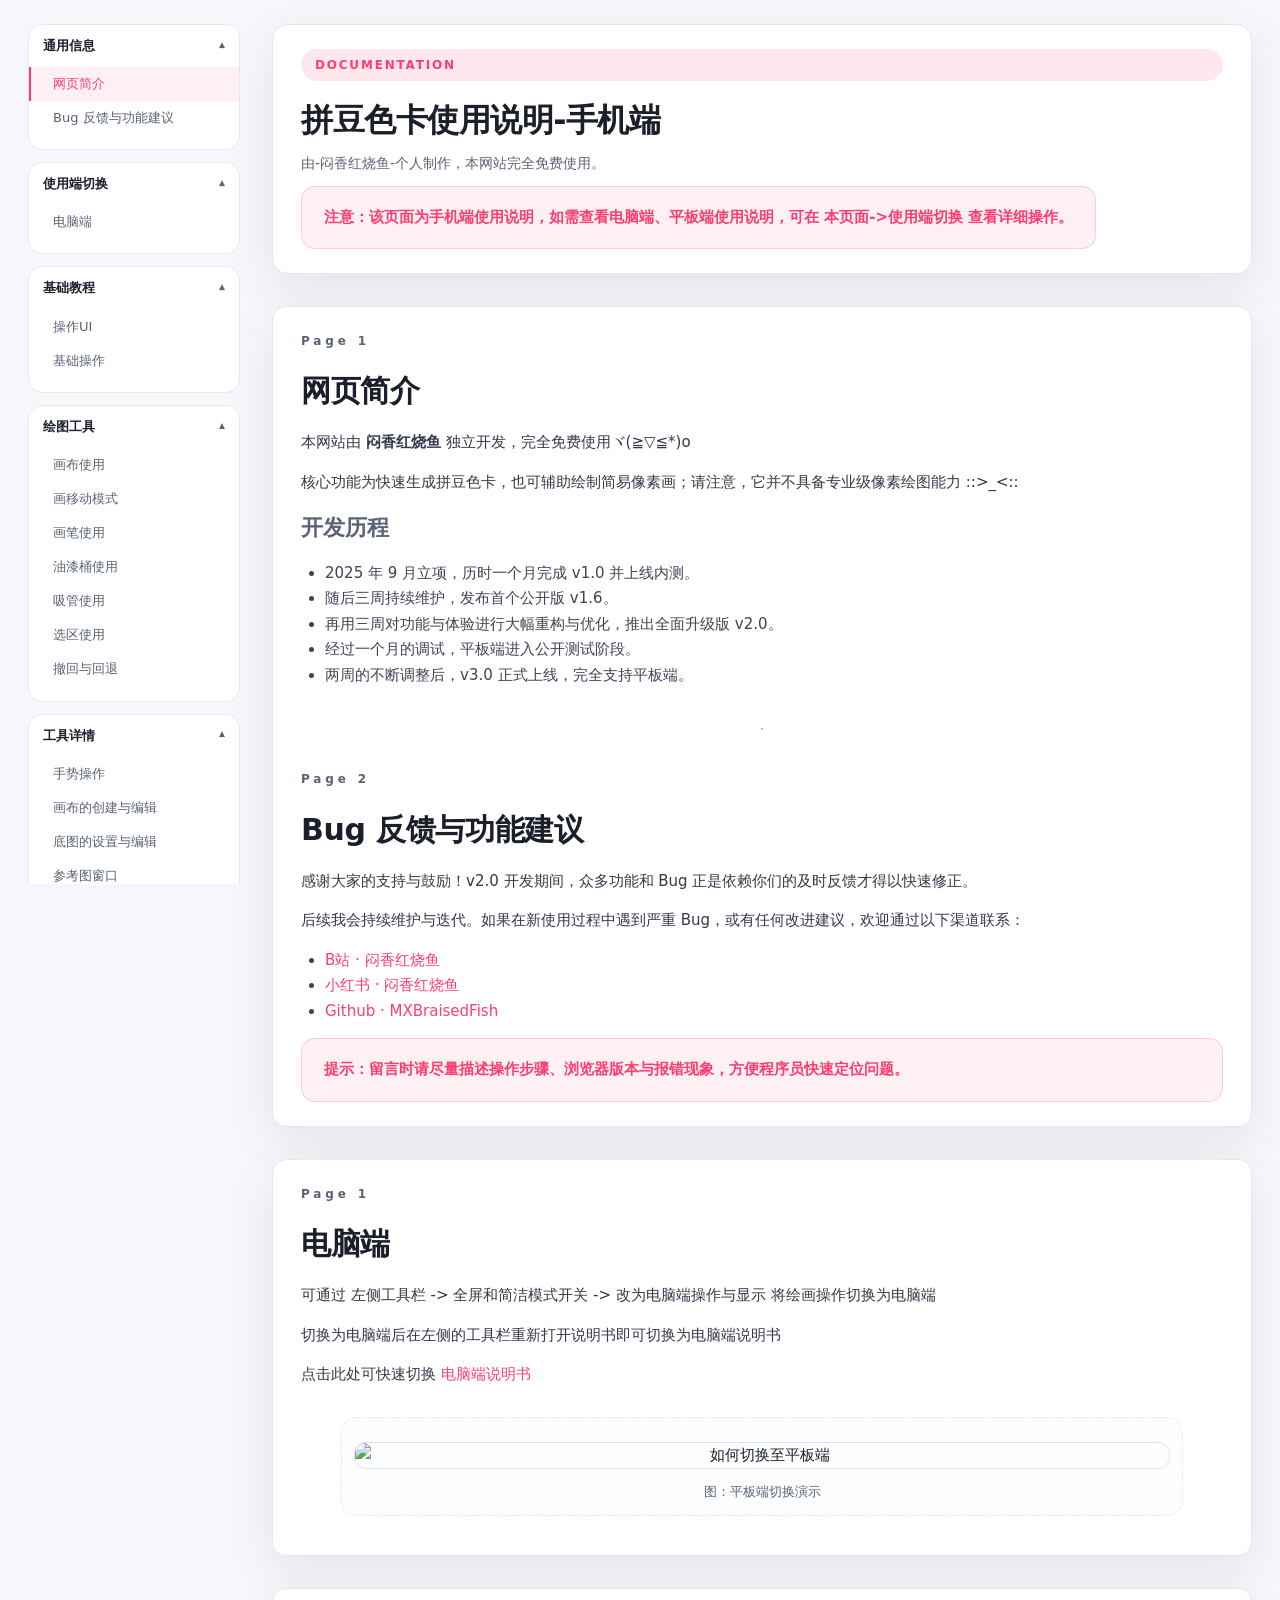
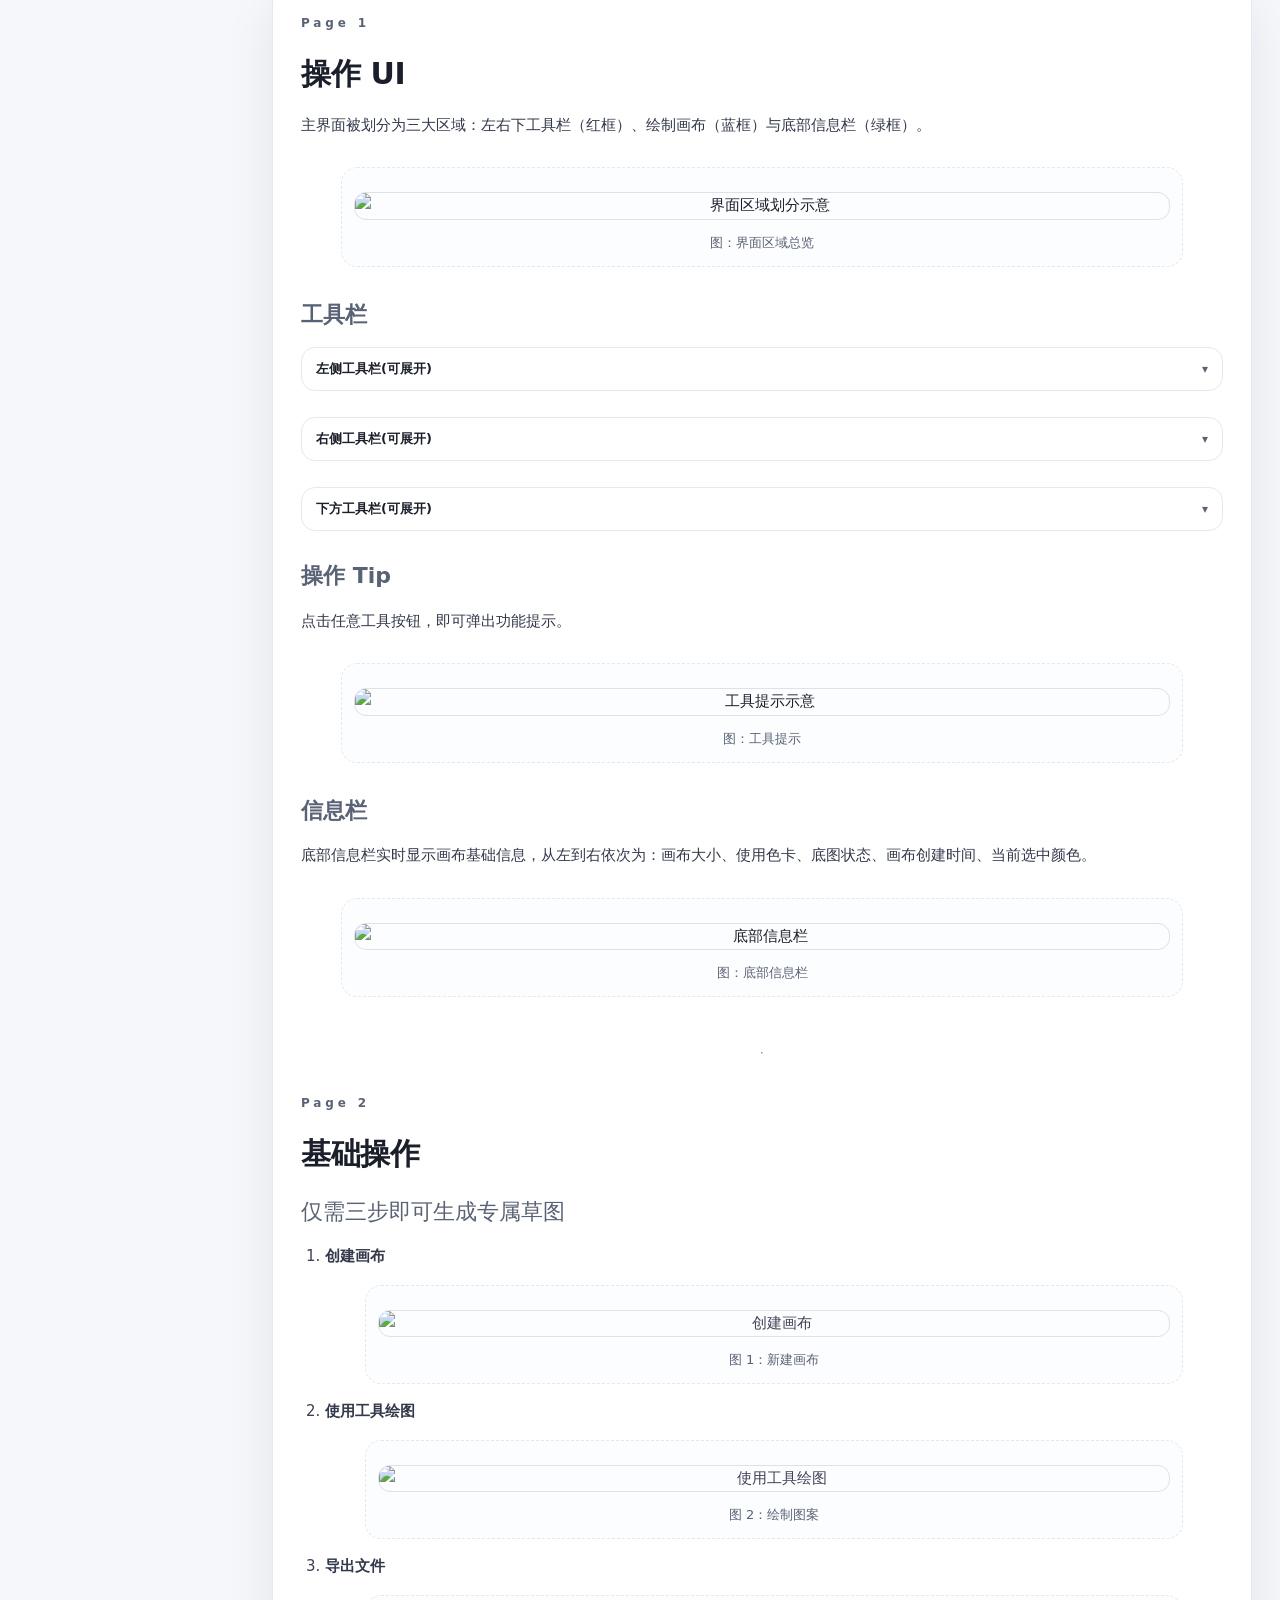
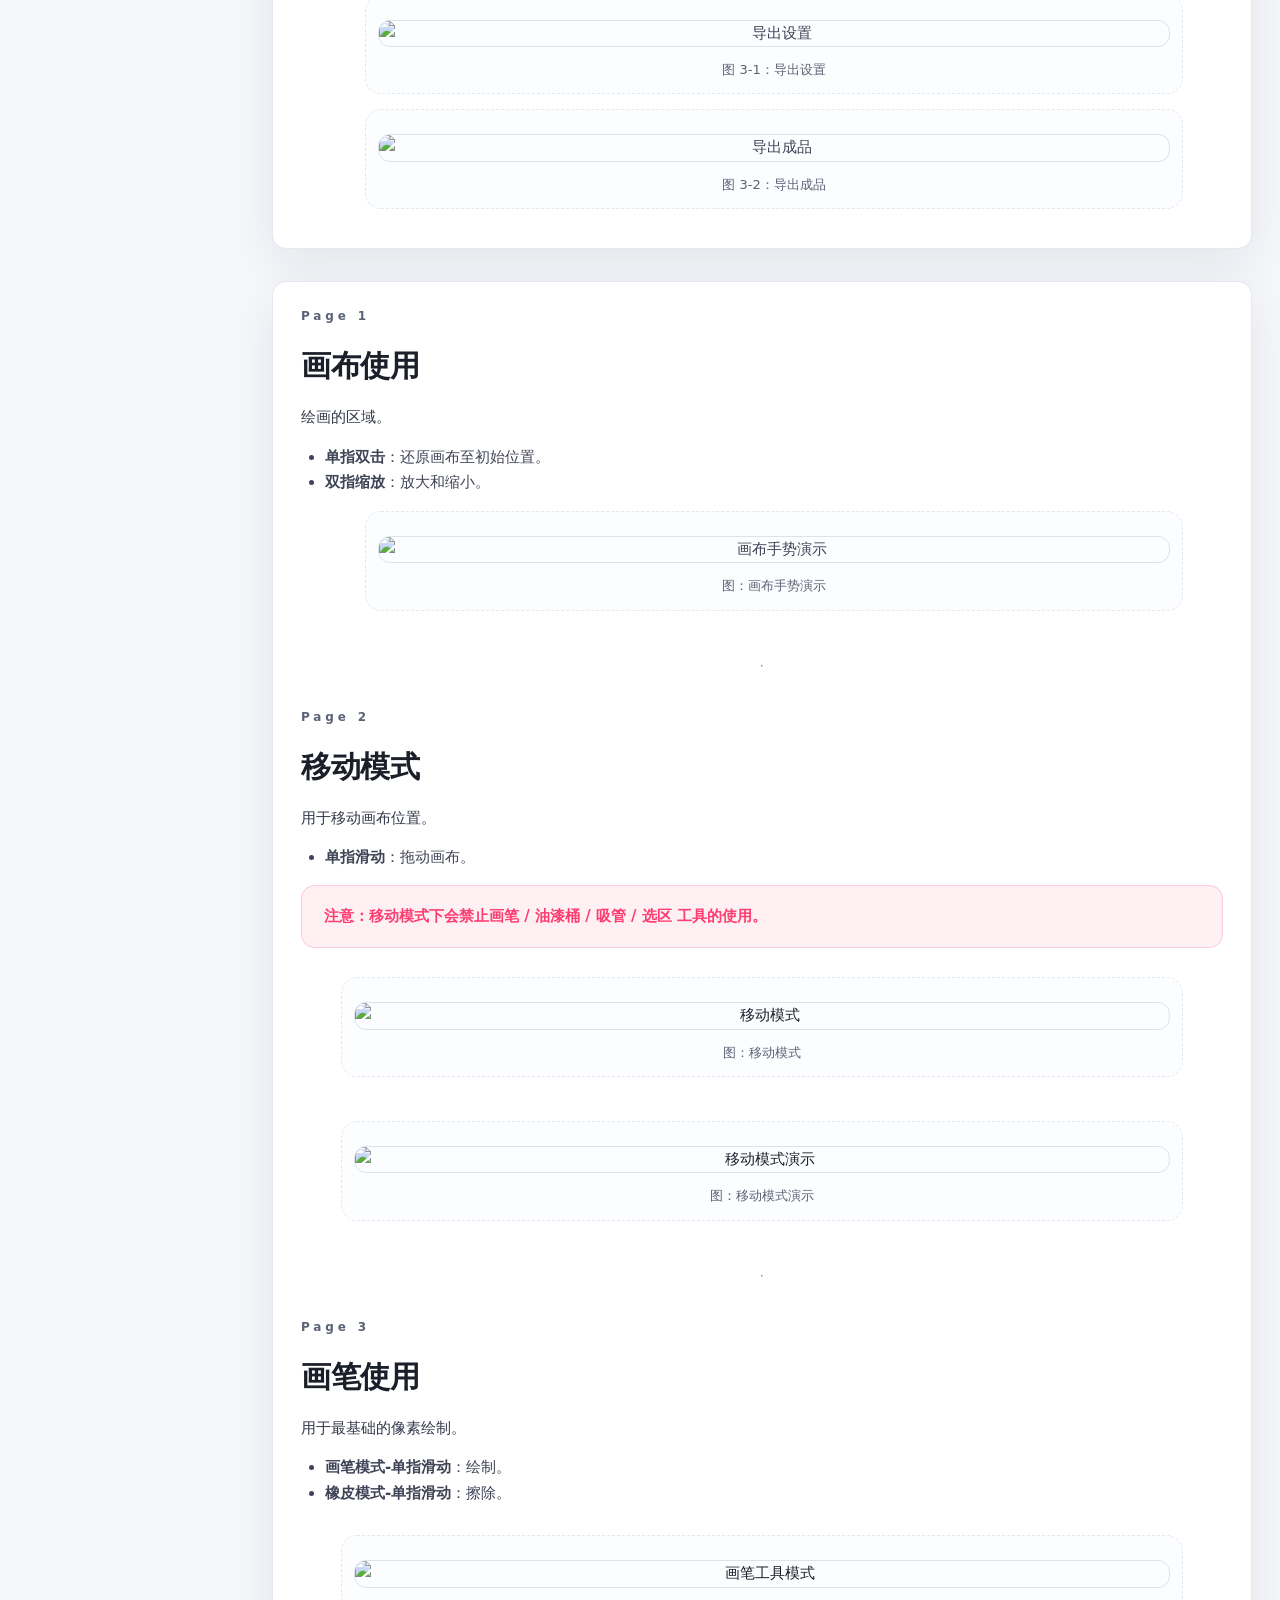
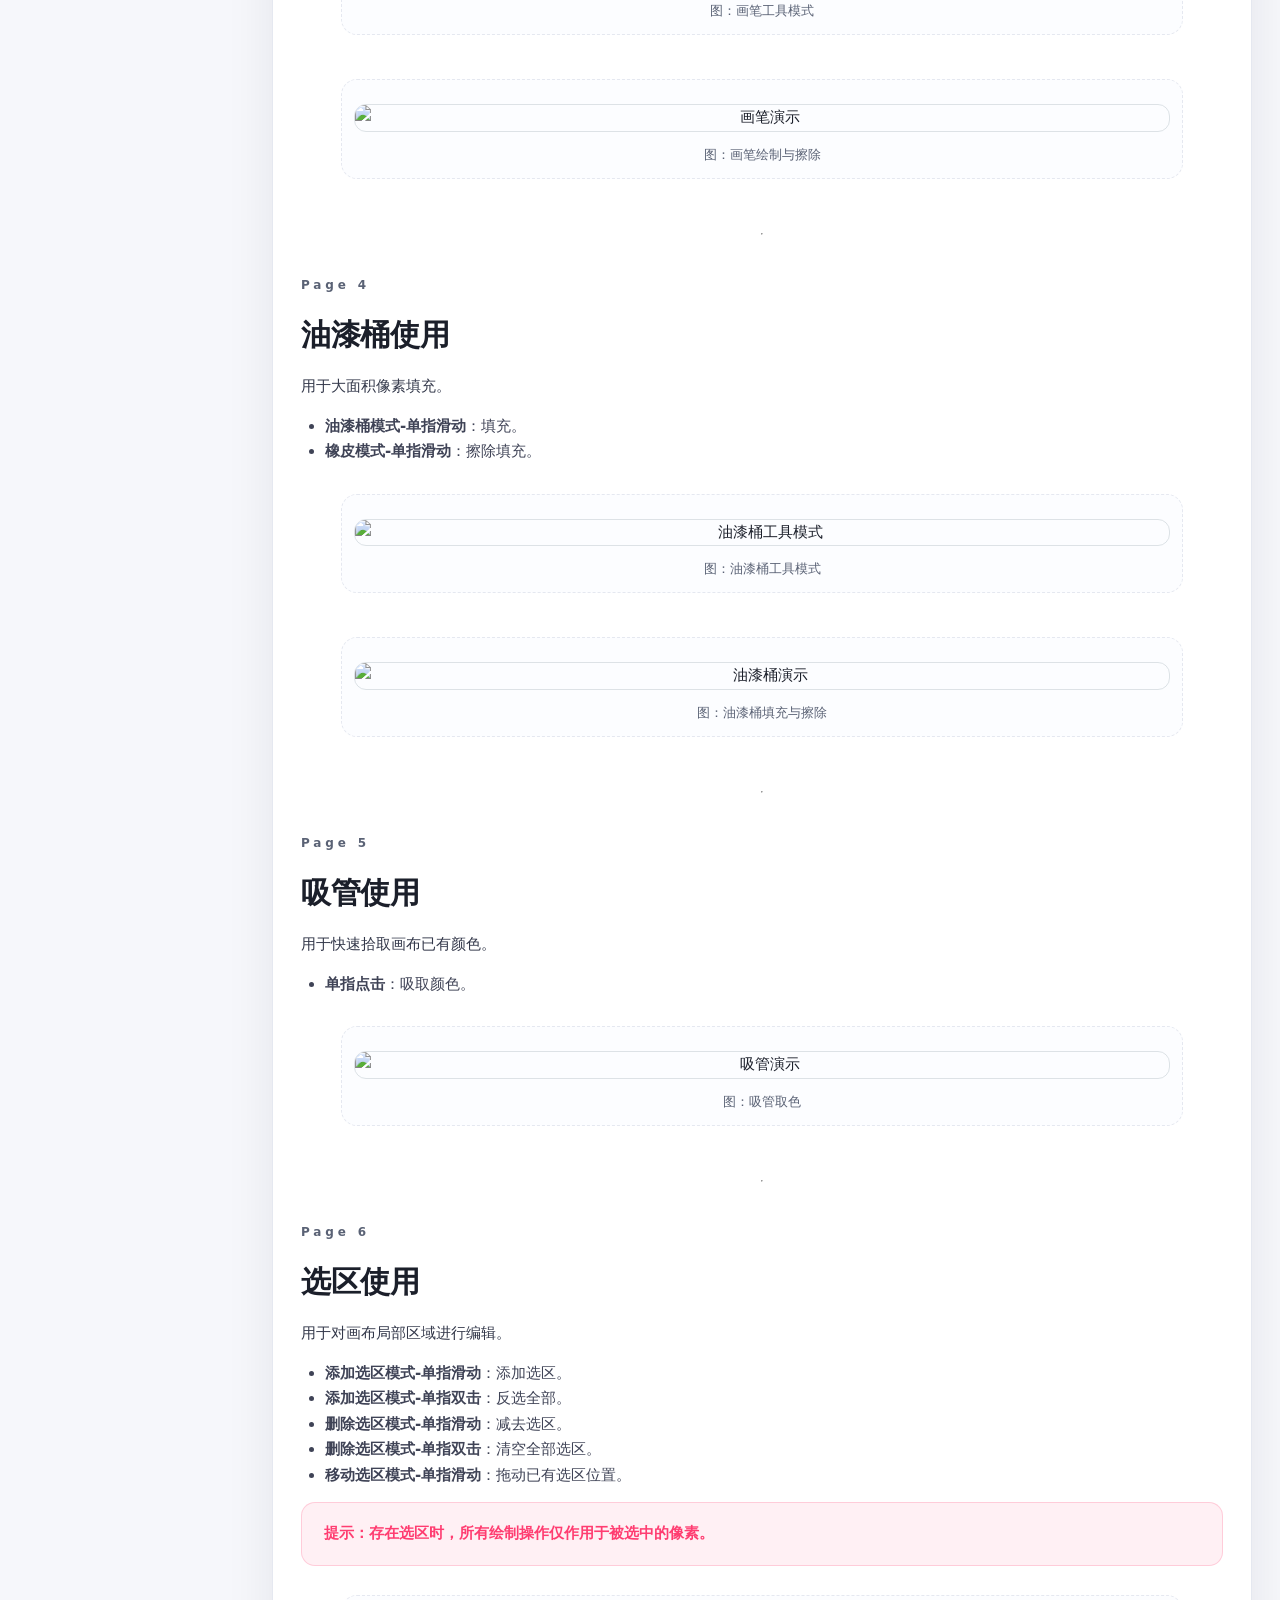
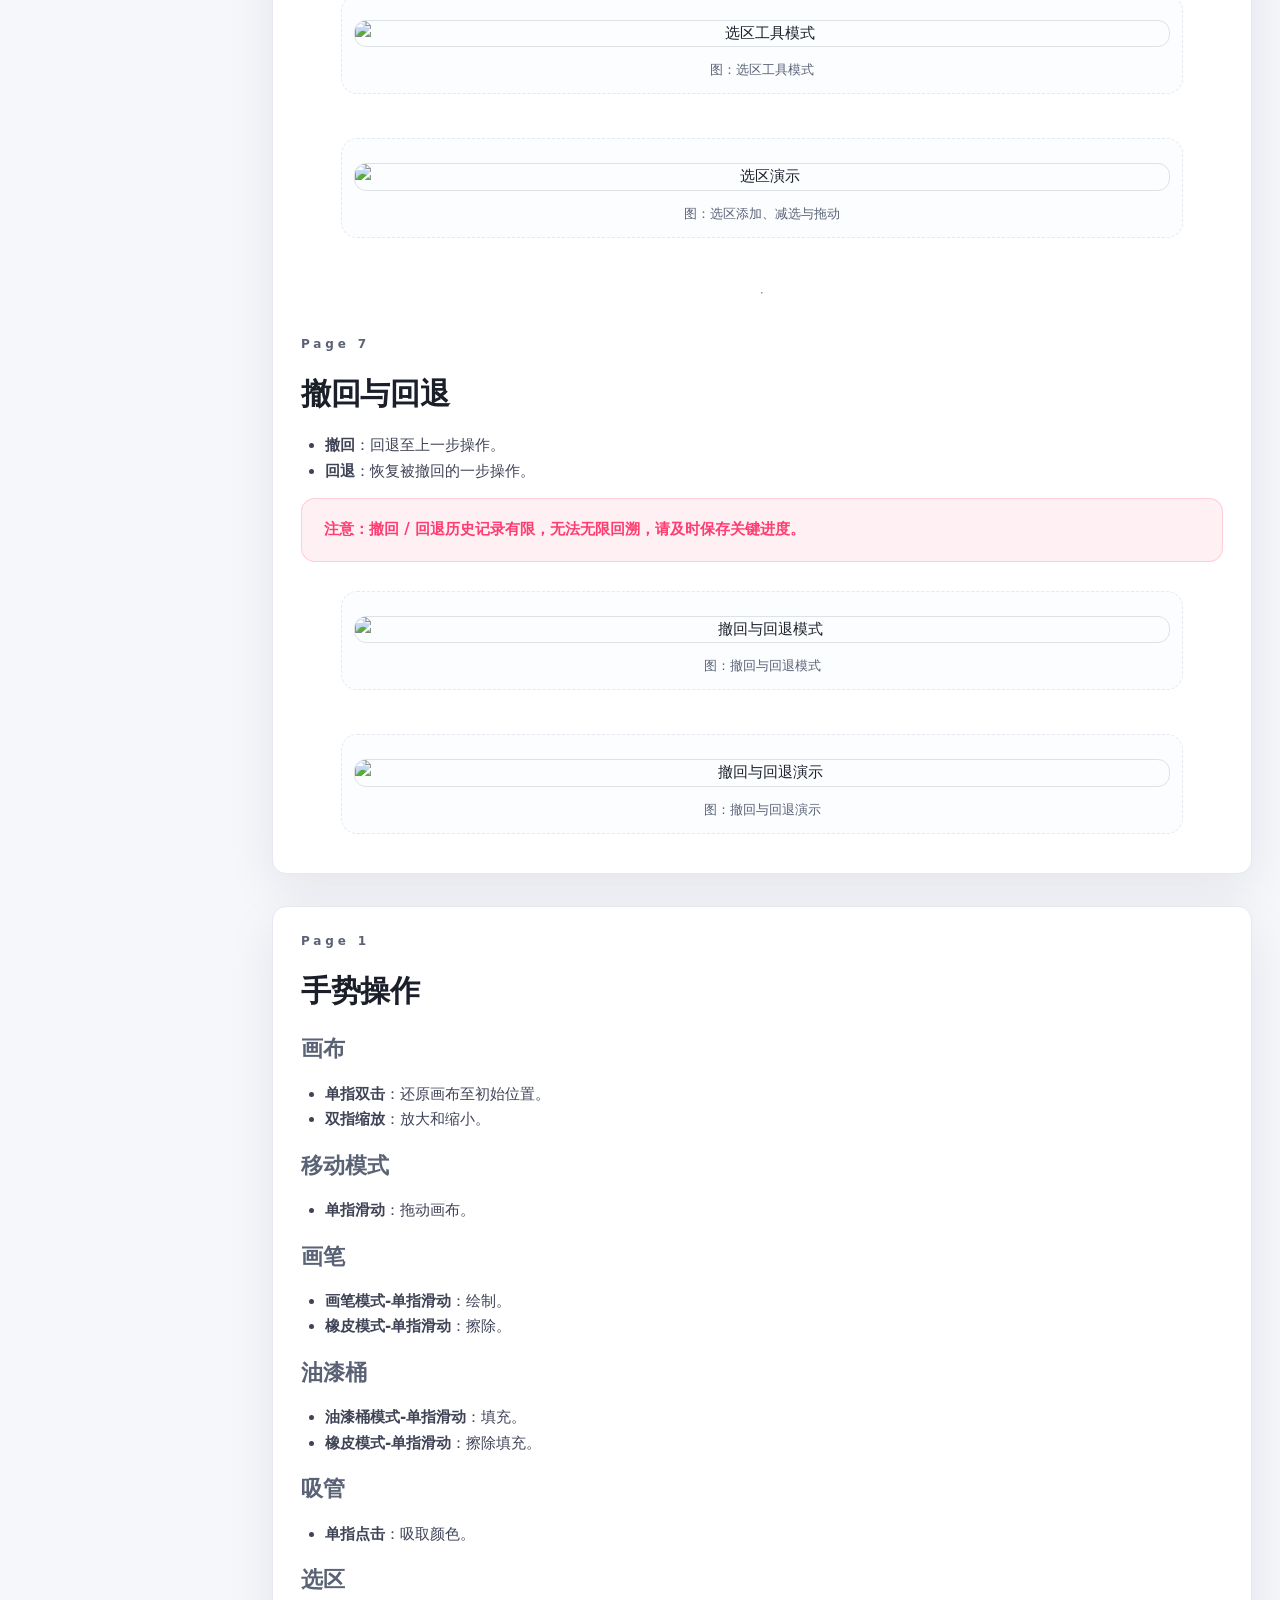
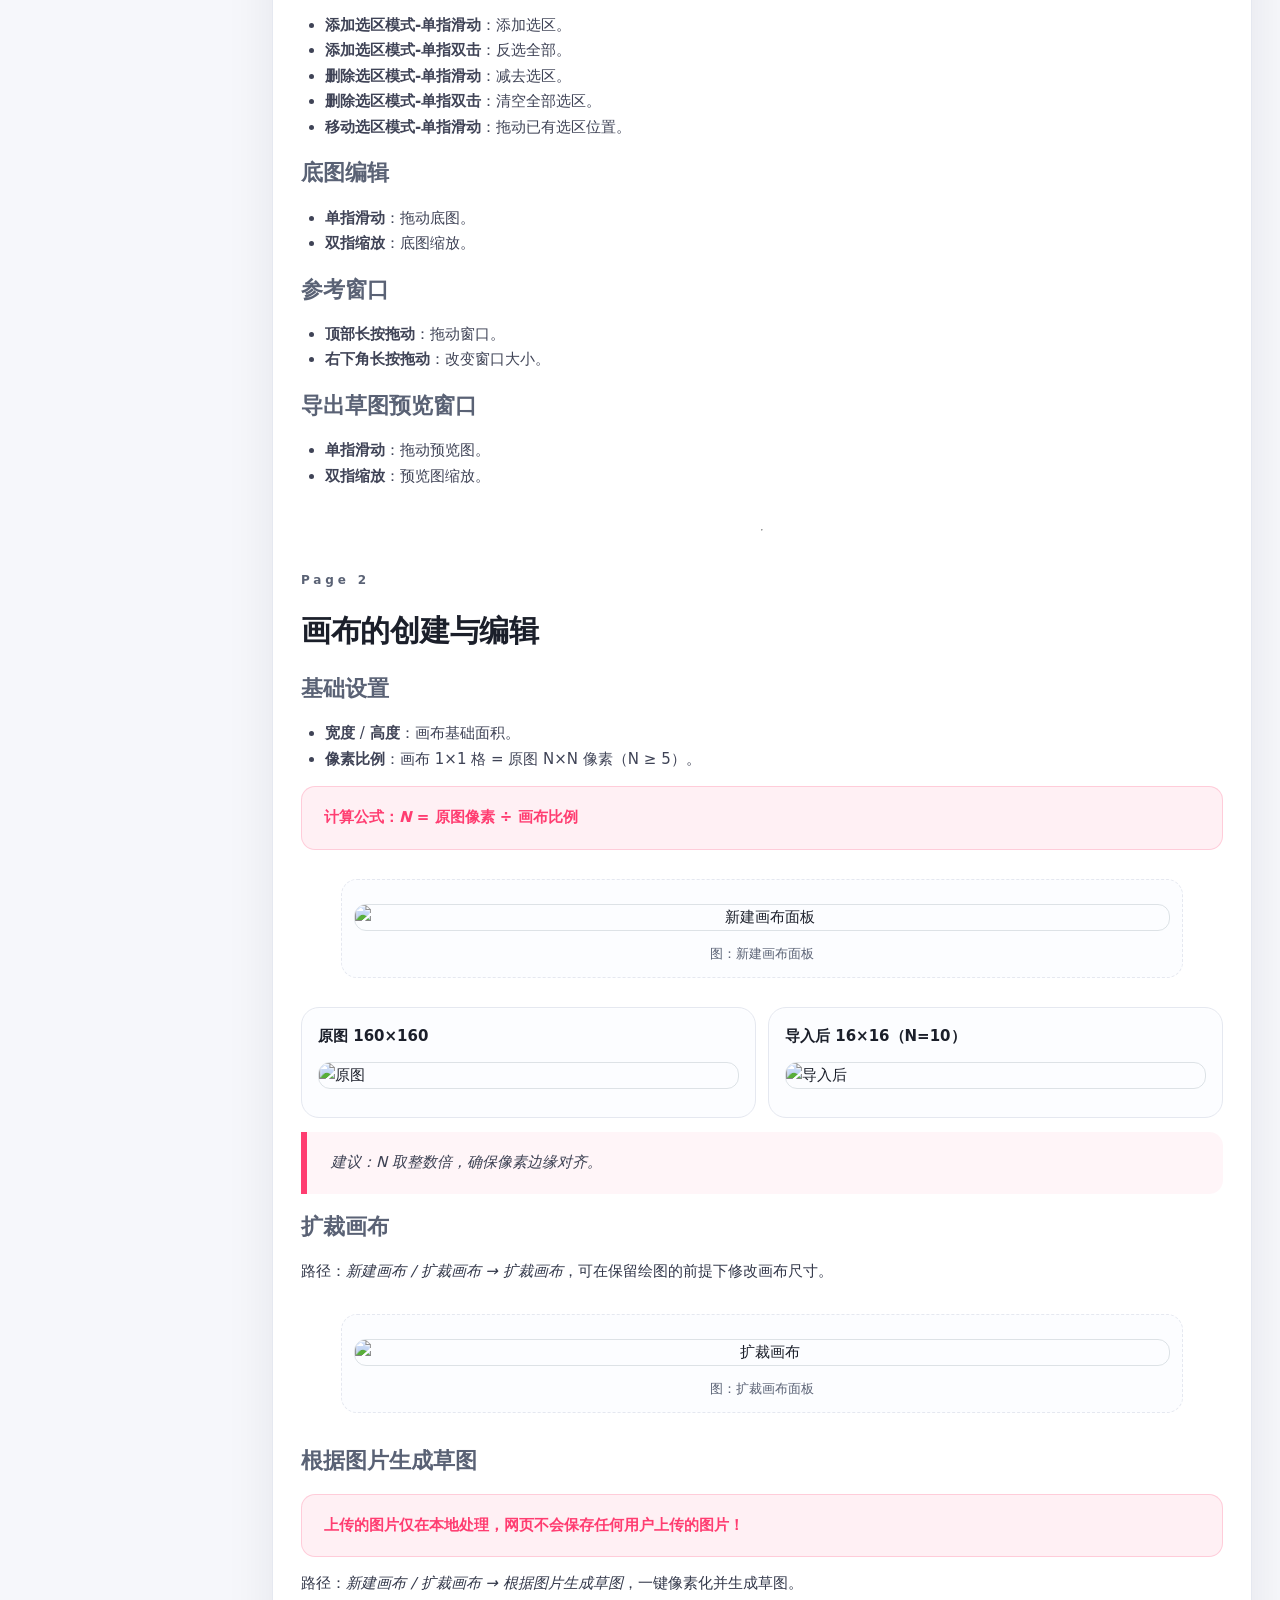
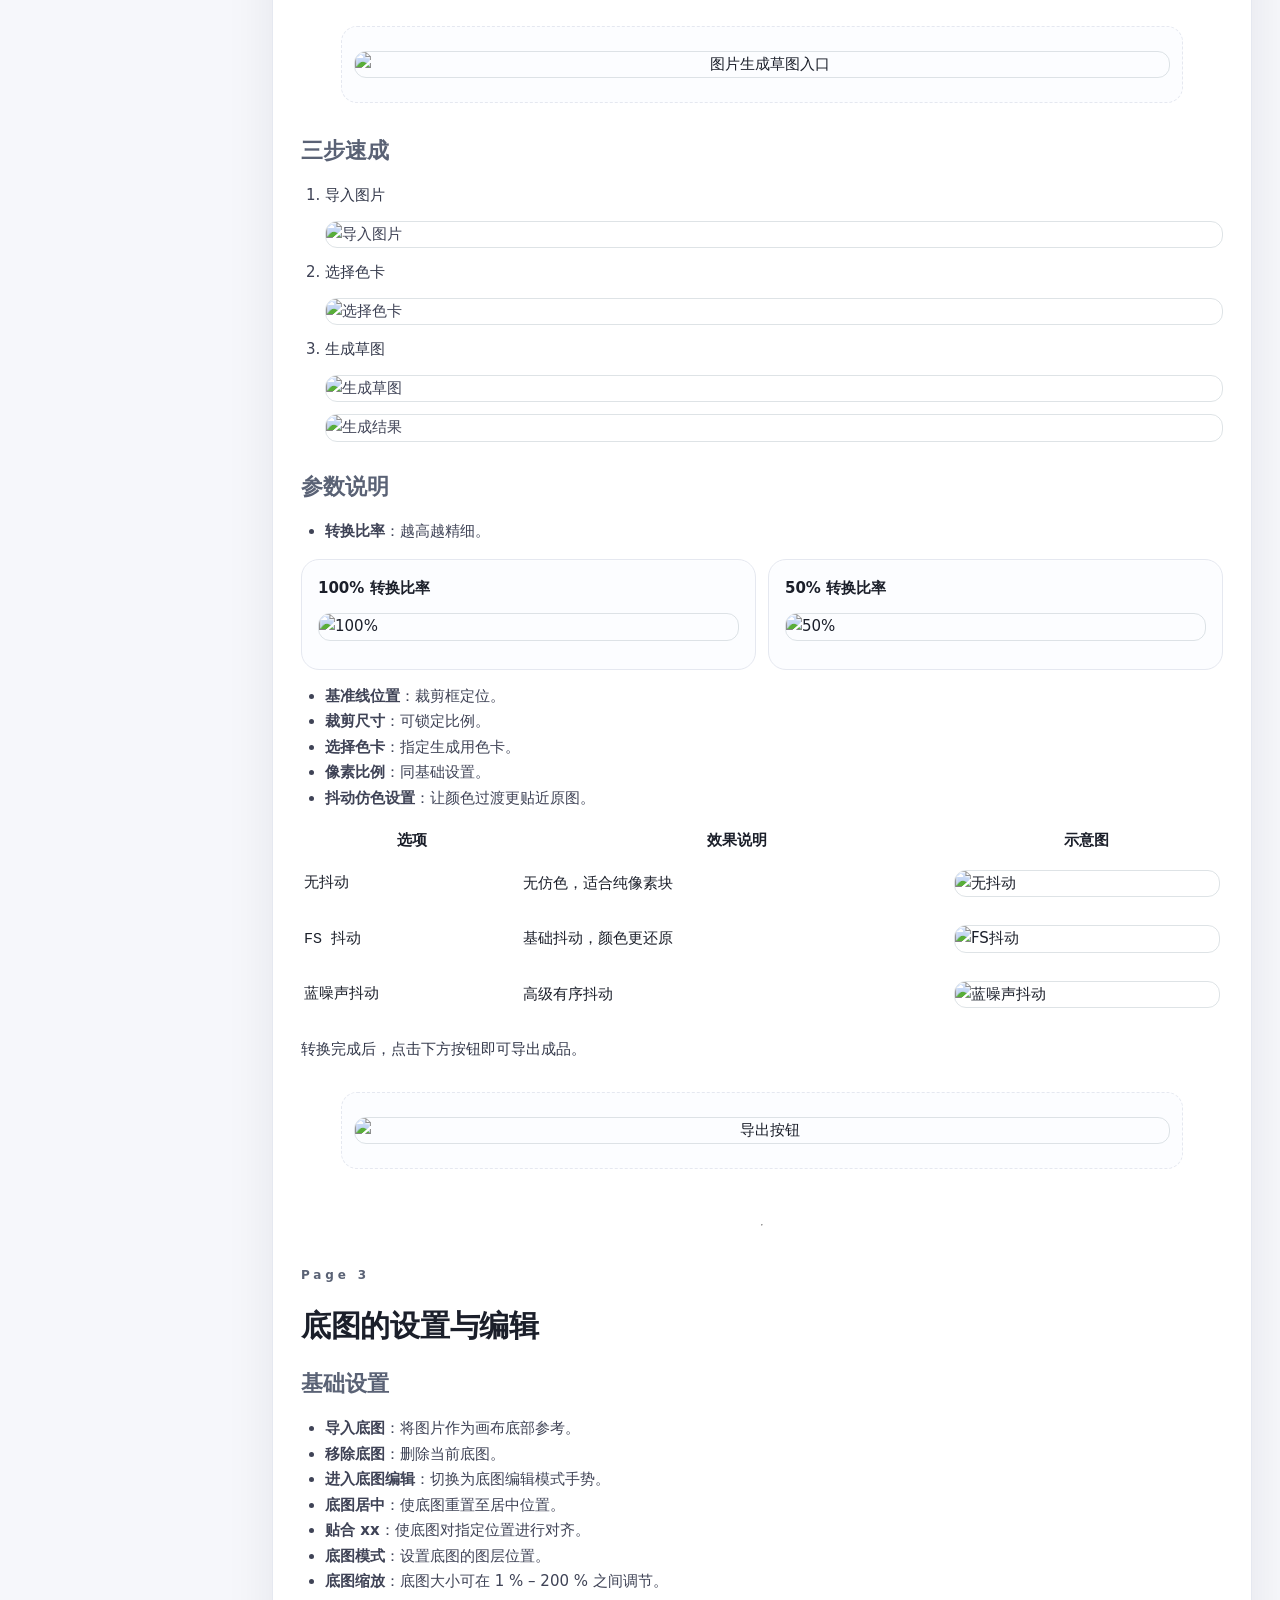
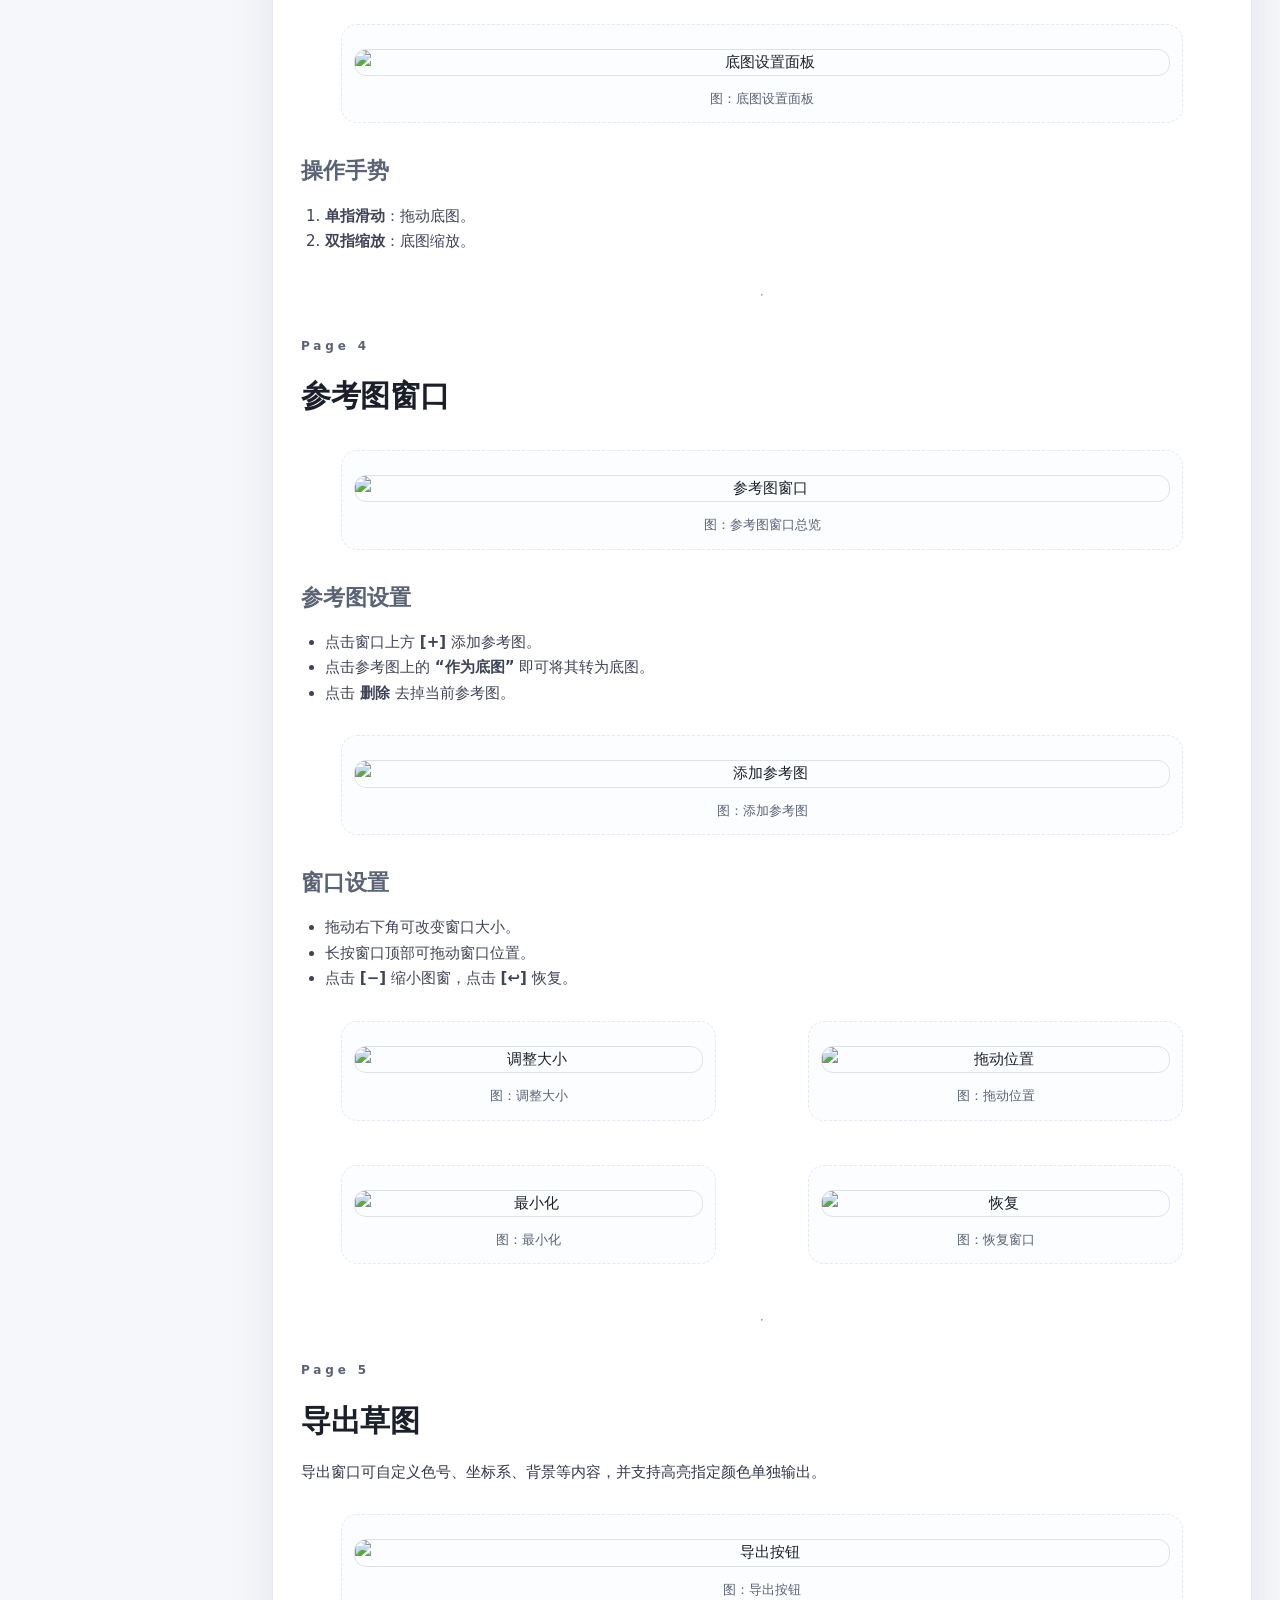
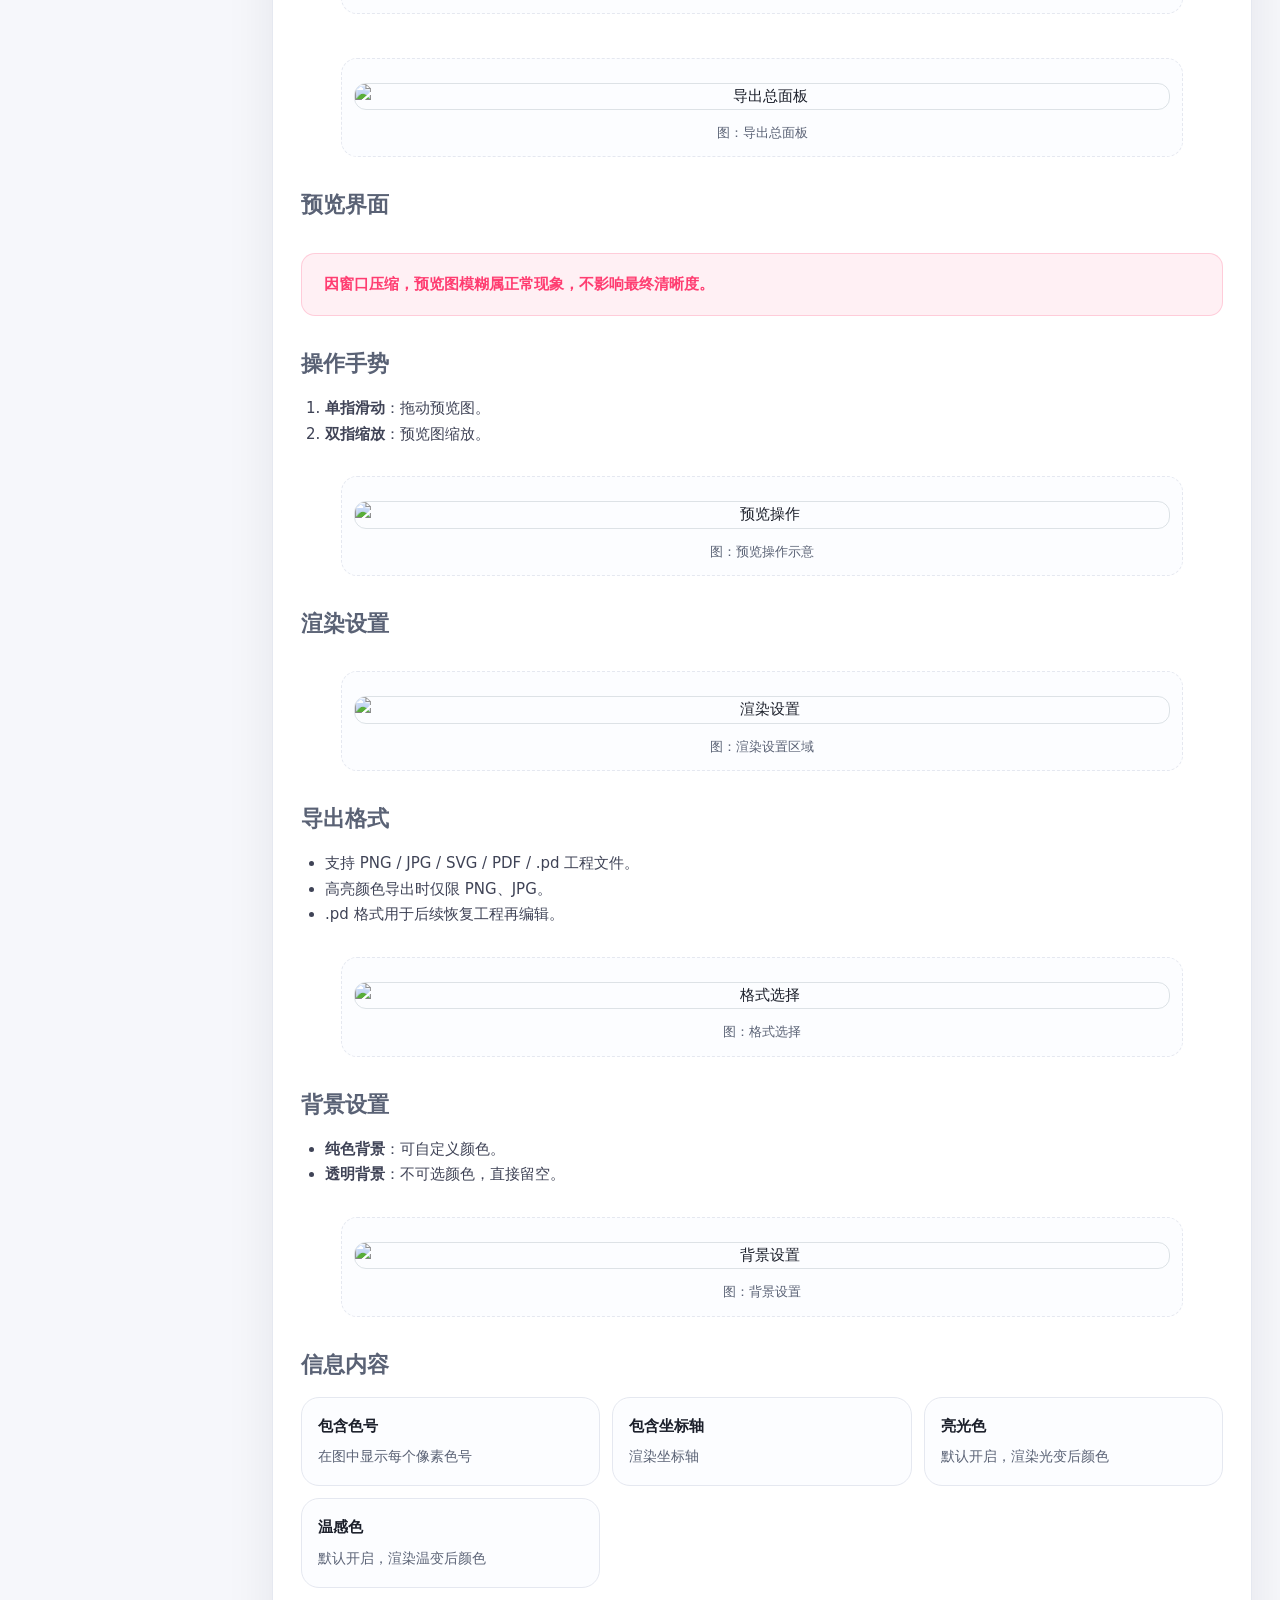
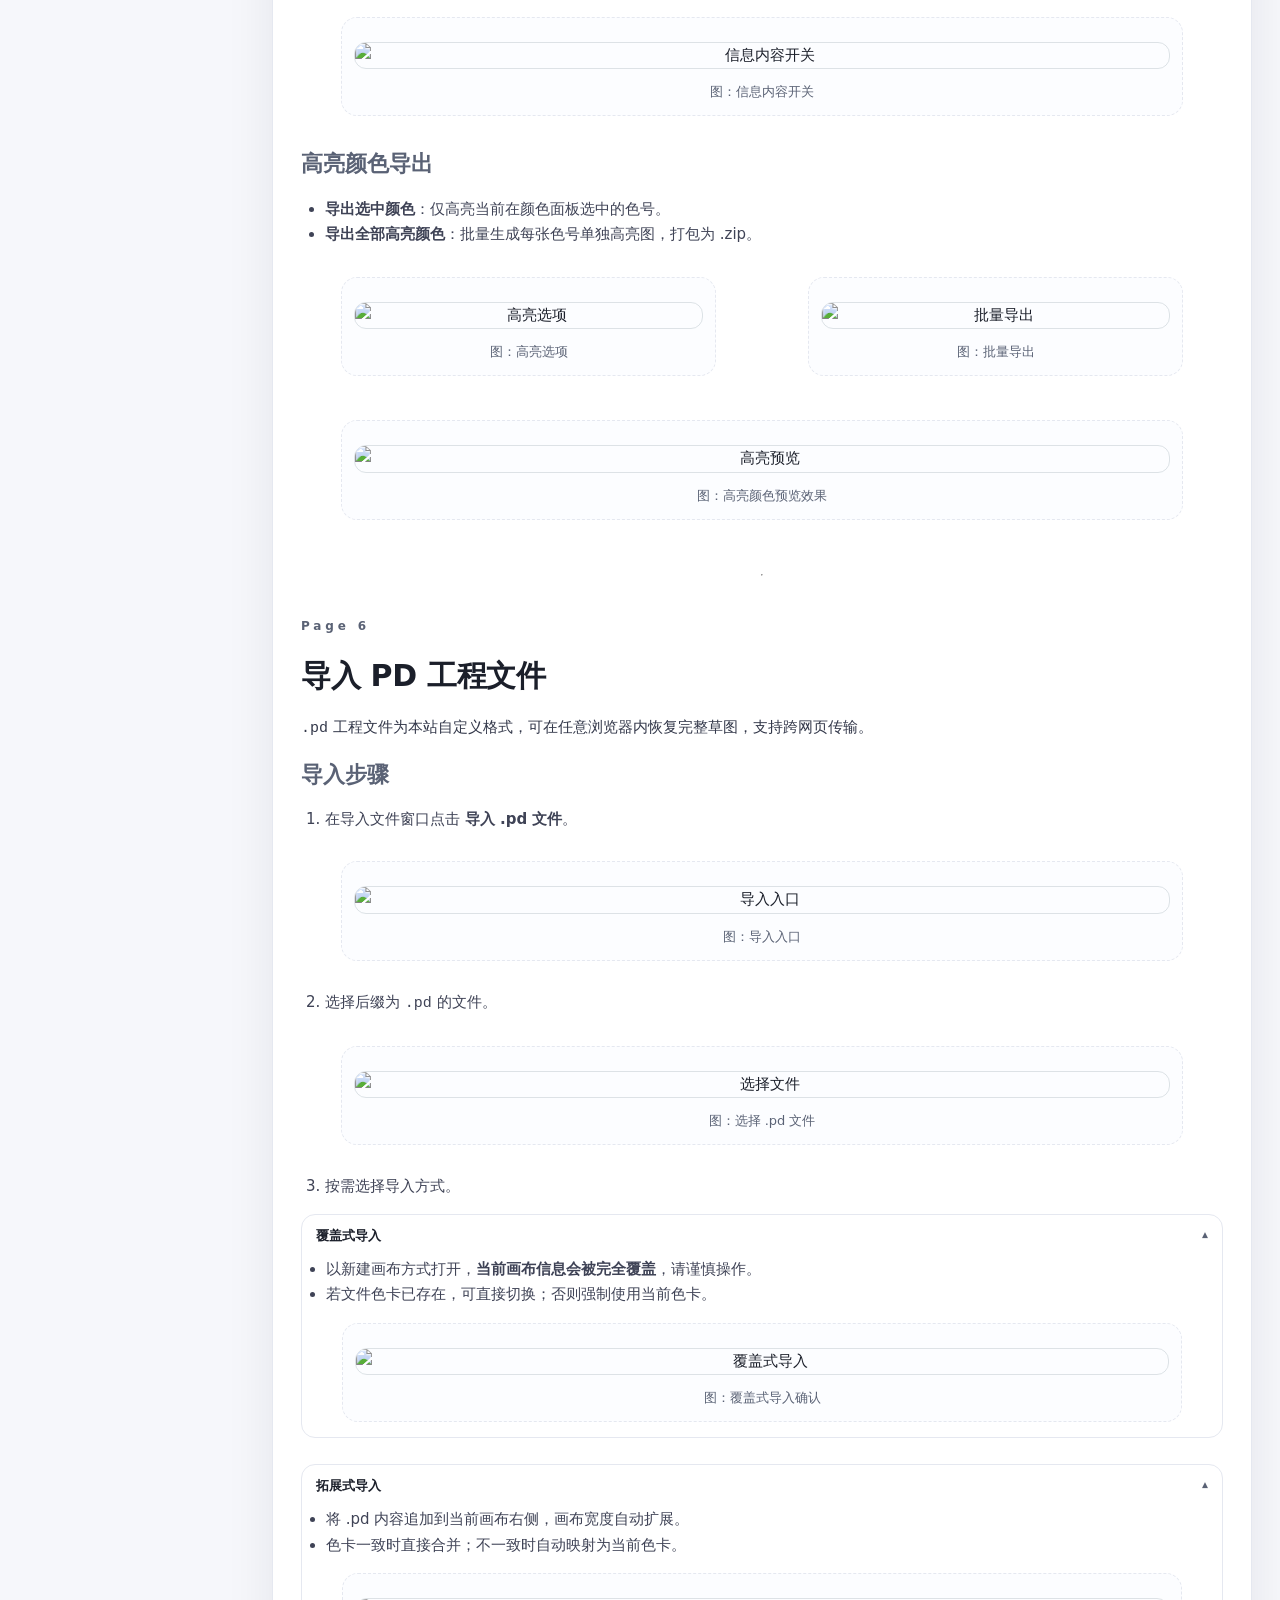
==== manual-phone.html @ 47a97d4a "UPDATA PHONE" ====
<!DOCTYPE html>
<html lang="zh-Hans">

<head>
  <meta charset="UTF-8">
  <meta name="viewport" content="width=device-width, initial-scale=1.0, maximum-scale=1.0, user-scalable=no">
  <title>拼豆色卡说明书-手机端</title>
  <link rel="icon" type="image/png" sizes="16x16" href="./icon/BOOK.png">
  <link rel="stylesheet" href="./css/reset.css">
  <link rel="stylesheet" href="./css/manual-docs.css">
</head>

<body class="doc-body">
  <header class="doc-mobile-toolbar">
    <button id="docSidebarToggle" class="doc-mobile-toggle" type="button" aria-label="打开目录">☰</button>
    <div class="doc-mobile-title">目录</div>
  </header>
  <div class="doc-shell">
    <div id="docSidebarOverlay" class="doc-sidebar-overlay" aria-hidden="true">
      <aside class="doc-sidebar" aria-label="说明书目录">
      <!-- 通用信息 -->
      <details class="doc-tree-group" open>
        <summary>通用信息</summary>
        <ul class="doc-tree">
          <li><a href="#chapter-intro">网页简介</a></li>
          <li><a href="#chapter-feedback">Bug 反馈与功能建议</a></li>
        </ul>
      </details>

      <!-- 使用端切换 -->
      <details class="doc-tree-group" open>
        <summary>使用端切换</summary>
        <ul class="doc-tree">
          <li><a href="#to-tablet">电脑端</a></li>
        </ul>
      </details>

      <!-- 基础教程 -->
      <details class="doc-tree-group" open>
        <summary>基础教程</summary>
        <ul class="doc-tree">
          <li><a href="#chapter-ui">操作UI</a></li>
          <li><a href="#chapter-basic">基础操作</a></li>
        </ul>
      </details>

      <!-- 绘图工具 -->
      <details class="doc-tree-group" open>
        <summary>绘图工具</summary>
        <ul class="doc-tree">
          <li><a href="#chapter-canvas">画布使用</a></li>
          <li><a href="#chapter-move">画移动模式</a></li>
          <li><a href="#chapter-brush">画笔使用</a></li>
          <li><a href="#chapter-bucket">油漆桶使用</a></li>
          <li><a href="#chapter-dropper">吸管使用</a></li>
          <li><a href="#chapter-select">选区使用</a></li>
          <li><a href="#chapter-undo">撤回与回退</a></li>
        </ul>
      </details>

      <!-- 工具详情 -->
      <details class="doc-tree-group" open>
        <summary>工具详情</summary>
        <ul class="doc-tree">
          <li><a href="#chapter-gestures">手势操作</a></li>
          <li><a href="#chapter-canvas-edit">画布的创建与编辑</a></li>
          <li><a href="#chapter-bg">底图的设置与编辑</a></li>
          <li><a href="#chapter-float-ref">参考图窗口</a></li>
          <li><a href="#chapter-export">导出草图</a></li>
          <li><a href="#chapter-import-pd">导入 PD 工程文件</a></li>
          <li><a href="#chapter-localsave">本地存储</a></li>
          <li><a href="#chapter-display">显示设置</a></li>
          <li><a href="#chapter-screen">全屏模式</a></li>
          <li><a href="#chapter-palette">调色板</a></li>
          <li><a href="#chapter-image-op">图像操作</a></li>
          <li><a href="#chapter-colorcard">色卡管理</a></li>
          <li><a href="#chapter-color-manage">颜色管理</a></li>
        </ul>
      </details>

      <!-- 色卡制作 -->
      <details class="doc-tree-group" open>
        <summary>色卡制作</summary>
        <ul class="doc-tree">
          <li><a href="#chapter-make-colorcard">色卡制作</a></li>
        </ul>
      </details>
      </aside>
    </div>

    <main class="doc-main">
      <section class="doc-hero">
        <div class="doc-hero__tag">Documentation</div>
        <div class="doc-hero__header">
          <div>
            <h1>拼豆色卡使用说明-手机端</h1>
            <p>由-闷香红烧鱼-个人制作，本网站完全免费使用。</p>
            <div class="doc-callout" style="margin-top: 10px;">
              注意：该页面为手机端使用说明，如需查看电脑端、平板端使用说明，可在 本页面->使用端切换 查看详细操作。
            </div>
          </div>
        </div>
      </section>

      <!-- 通用信息 -->
      <article class="doc-content">
        <!-- 网页简介 -->
        <section class="doc-section" id="chapter-intro">
          <span class="doc-section__eyebrow">Page 1</span>
          <h2 class="doc-section__title">网页简介</h2>
          <p class="doc-paragraph">
            本网站由 <strong>闷香红烧鱼</strong> 独立开发，完全免费使用ヾ(≧▽≦*)o
          </p>
          <p class="doc-paragraph">
            核心功能为快速生成拼豆色卡，也可辅助绘制简易像素画；请注意，它并不具备专业级像素绘图能力 ::>_<:: </p>

              <h3 class="doc-section__subtitle">开发历程</h3>
              <ul class="doc-list">
                <li>2025 年 9 月立项，历时一个月完成 v1.0 并上线内测。</li>
                <li>随后三周持续维护，发布首个公开版 v1.6。</li>
                <li>再用三周对功能与体验进行大幅重构与优化，推出全面升级版 v2.0。</li>
                <li>经过一个月的调试，平板端进入公开测试阶段。</li>
                <li>两周的不断调整后，v3.0 正式上线，完全支持平板端。</li>
              </ul>
        </section>
        <hr />
        <!-- Bug 反馈与功能建议 -->
        <section class="doc-section" id="chapter-feedback">
          <span class="doc-section__eyebrow">Page 2</span>
          <h2 class="doc-section__title">Bug 反馈与功能建议</h2>
          <p class="doc-paragraph">
            感谢大家的支持与鼓励！v2.0 开发期间，众多功能和 Bug 正是依赖你们的及时反馈才得以快速修正。
          </p>
          <p class="doc-paragraph">
            后续我会持续维护与迭代。如果在新使用过程中遇到严重 Bug，或有任何改进建议，欢迎通过以下渠道联系：
          </p>
          <ul class="doc-list doc-list--unordered">
            <li>
              <a href="https://space.bilibili.com/609170202" target="_blank" rel="noopener noreferrer">
                B站 · 闷香红烧鱼
              </a>
            </li>
            <li>
              <a href="https://www.xiaohongshu.com/user/profile/65f420e30000000005008498" target="_blank"
                rel="noopener noreferrer">
                小红书 · 闷香红烧鱼
              </a>
            </li>
            <li>
              <a href="https://github.com/MXBraisedFish/pindou-draw" target="_blank" rel="noopener noreferrer">
                Github · MXBraisedFish
              </a>
            </li>
          </ul>
          <div class="doc-callout">
            提示：留言时请尽量描述操作步骤、浏览器版本与报错现象，方便程序员快速定位问题。
          </div>
        </section>
      </article>

      <!-- 使用端切换 -->
      <article class="doc-content">
        <!-- 电脑端 -->
        <section class="doc-section" id="to-tablet">
          <span class="doc-section__eyebrow">Page 1</span>
          <h2 class="doc-section__title">电脑端</h2>
          <p class="doc-paragraph">可通过 左侧工具栏 -> 全屏和简洁模式开关 -> 改为电脑端操作与显示 将绘画操作切换为电脑端</p>
          <p class="doc-paragraph">切换为电脑端后在左侧的工具栏重新打开说明书即可切换为电脑端说明书</p>
          <p class="doc-paragraph">点击此处可快速切换
            <a href="./manual.html" target="_self" rel="noopener noreferrer">
              电脑端说明书
            </a>
          </p>
          <figure class="doc-image">
            <img src="./doc-tablet-image/TO-tablet-where.gif" alt="如何切换至平板端" />
            <figcaption class="doc-image__caption">图：平板端切换演示</figcaption>
          </figure>
        </section>
      </article>

      <!-- 基础教程 -->
      <article class="doc-content">
        <!-- 操作 UI -->
        <section class="doc-section" id="chapter-ui">
          <span class="doc-section__eyebrow">Page 1</span>
          <h2 class="doc-section__title">操作 UI</h2>
          <p class="doc-paragraph">
            主界面被划分为三大区域：左右下工具栏（红框）、绘制画布（蓝框）与底部信息栏（绿框）。
          </p>
          <figure class="doc-image">
            <img src="./doc-tablet-image/UI-position.png" alt="界面区域划分示意" />
            <figcaption class="doc-image__caption">图：界面区域总览</figcaption>
          </figure>

          <h3 class="doc-section__subtitle">工具栏</h3>

          <details class="doc-tree-group" close>
            <summary>左侧工具栏(可展开)</summary>
            <ul class="doc-list doc-list--unordered">
              <li>新建画布/扩裁画布</li>
              <li>导入或校准底图</li>
              <li>打开参考窗口</li>
              <li>导出文件或本地保存</li>
              <li>导入文件或本地读取</li>
              <li>显示模式设置</li>
              <li>全屏 / 简洁模式开关</li>
              <li>查看使用手册与更新日志</li>
            </ul>
            <figure class="doc-image">
              <img src="./doc-tablet-image/UI-left-toolbar.png" alt="左侧工具栏" />
              <figcaption class="doc-image__caption">图：左侧工具栏</figcaption>
            </figure>
          </details>

          <details class="doc-tree-group" close>
            <summary>右侧工具栏(可展开)</summary>
            <ul class="doc-list doc-list--unordered">
              <li>画笔</li>
              <li>油漆桶</li>
              <li>吸管</li>
              <li>选区</li>
              <li>调色板</li>
              <li>图像操作</li>
              <li>色卡管理</li>
              <li>颜色管理</li>
            </ul>
            <figure class="doc-image">
              <img src="./doc-tablet-image/UI-right-toolbar.png" alt="右侧工具栏" />
              <figcaption class="doc-image__caption">图：右侧工具栏</figcaption>
            </figure>
          </details>

          <details class="doc-tree-group" close>
            <summary>下方工具栏(可展开)</summary>
            <ul class="doc-list doc-list--unordered">
              <li>撤回</li>
              <li>移动模式</li>
              <li>回退</li>
            </ul>
            <figure class="doc-image">
              <img src="./doc-tablet-image/UI-bottom-toolbar.png" alt="下方工具栏" />
              <figcaption class="doc-image__caption">图：下方工具栏</figcaption>
            </figure>
          </details>

          <h3 class="doc-section__subtitle">操作 Tip</h3>
          <p class="doc-paragraph">点击任意工具按钮，即可弹出功能提示。</p>
          <figure class="doc-image">
            <img src="./doc-tablet-image/UI-tool-tips.gif" alt="工具提示示意" />
            <figcaption class="doc-image__caption">图：工具提示</figcaption>
          </figure>

          <h3 class="doc-section__subtitle">信息栏</h3>
          <p class="doc-paragraph">
            底部信息栏实时显示画布基础信息，从左到右依次为：画布大小、使用色卡、底图状态、画布创建时间、当前选中颜色。
          </p>
          <figure class="doc-image">
            <img src="./doc-tablet-image/UI-bottom.png" alt="底部信息栏" />
            <figcaption class="doc-image__caption">图：底部信息栏</figcaption>
          </figure>
        </section>

        <hr />

        <!-- 基础操作 -->
        <section class="doc-section" id="chapter-basic">
          <span class="doc-section__eyebrow">Page 2</span>
          <h2 class="doc-section__title">基础操作</h2>
          <p class="doc-section__subtitle">仅需三步即可生成专属草图</p>
          <ol class="doc-list">
            <li>
              <p class="doc-paragraph"><strong>创建画布</strong></p>
              <figure class="doc-image">
                <img src="./doc-tablet-image/BASEUSE-create.png" alt="创建画布" />
                <figcaption class="doc-image__caption">图 1：新建画布</figcaption>
              </figure>
            </li>
            <li>
              <p class="doc-paragraph"><strong>使用工具绘图</strong></p>
              <figure class="doc-image">
                <img src="./doc-tablet-image/BASEUSE-draw.png" alt="使用工具绘图" />
                <figcaption class="doc-image__caption">图 2：绘制图案</figcaption>
              </figure>
            </li>
            <li>
              <p class="doc-paragraph"><strong>导出文件</strong></p>
              <figure class="doc-image">
                <img src="./doc-tablet-image/BASEUSE-import-setting.png" alt="导出设置" />
                <figcaption class="doc-image__caption">图 3-1：导出设置</figcaption>
              </figure>
              <figure class="doc-image">
                <img src="./doc-tablet-image/BASEUSE-import-image.png" alt="导出成品" />
                <figcaption class="doc-image__caption">图 3-2：导出成品</figcaption>
              </figure>
            </li>
          </ol>
        </section>
      </article>

      <!-- 绘图工具 -->
      <article class="doc-content">
        <!-- 画布 -->
        <section class="doc-section" id="chapter-canvas">
          <span class="doc-section__eyebrow">Page 1</span>
          <h2 class="doc-section__title">画布使用</h2>
          <p class="doc-paragraph">绘画的区域。</p>
          <ul class="doc-list doc-list--unordered">
            <li><strong>单指双击</strong>：还原画布至初始位置。</li>
            <li><strong>双指缩放</strong>：放大和缩小。</li>
            <figure class="doc-image">
              <img src="./doc-tablet-image/TOOL-canvas.gif" alt="画布手势演示" />
              <figcaption class="doc-image__caption">图：画布手势演示</figcaption>
            </figure>
        </section>

        <hr />

        <!-- 移动 -->
        <section class="doc-section" id="chapter-move">
          <span class="doc-section__eyebrow">Page 2</span>
          <h2 class="doc-section__title">移动模式</h2>
          <p class="doc-paragraph">用于移动画布位置。</p>
          <ul class="doc-list doc-list--unordered">
            <li><strong>单指滑动</strong>：拖动画布。</li>
          </ul>
          <div class="doc-callout"">
            注意：移动模式下会禁止画笔 / 油漆桶 / 吸管 / 选区 工具的使用。
          </div>
          <figure class=" doc-image">
            <img src="./doc-tablet-image/TOOL-move-area.png" alt="移动模式" />
            <figcaption class=" doc-image__caption">图：移动模式</figcaption>
            </figure>
            <figure class="doc-image">
              <img src="./doc-tablet-image/TOOL-move.gif" alt="移动模式演示" />
              <figcaption class=" doc-image__caption">图：移动模式演示</figcaption>
            </figure>
        </section>

        <hr />

        <!-- 画笔 -->
        <section class="doc-section" id="chapter-brush">
          <span class="doc-section__eyebrow">Page 3</span>
          <h2 class="doc-section__title">画笔使用</h2>
          <p class="doc-paragraph">用于最基础的像素绘制。</p>
          <ul class="doc-list doc-list--unordered">
            <li><strong>画笔模式-单指滑动</strong>：绘制。</li>
            <li><strong>橡皮模式-单指滑动</strong>：擦除。</li>
          </ul>
          <figure class="doc-image">
            <img src="./doc-tablet-image/TOOL-pencil-area.png" alt="画笔工具模式" />
            <figcaption class=" doc-image__caption">图：画笔工具模式</figcaption>
          </figure>
          <figure class="doc-image">
            <img src="./doc-tablet-image/TOOL-pencil.gif" alt="画笔演示" />
            <figcaption class=" doc-image__caption">图：画笔绘制与擦除</figcaption>
          </figure>
        </section>

        <hr />

        <!-- 油漆桶 -->
        <section class="doc-section" id="chapter-bucket">
          <span class="doc-section__eyebrow">Page 4</span>
          <h2 class="doc-section__title">油漆桶使用</h2>
          <p class="doc-paragraph">用于大面积像素填充。</p>
          <ul class="doc-list doc-list--unordered">
            <li><strong>油漆桶模式-单指滑动</strong>：填充。</li>
            <li><strong>橡皮模式-单指滑动</strong>：擦除填充。</li>
          </ul>
          <figure class="doc-image">
            <img src="./doc-tablet-image/TOOL-bucket-area.png" alt="油漆桶工具模式" />
            <figcaption class="doc-image__caption">图：油漆桶工具模式</figcaption>
          </figure>
          <figure class="doc-image">
            <img src="./doc-tablet-image/TOOL-bucket.gif" alt="油漆桶演示" />
            <figcaption class="doc-image__caption">图：油漆桶填充与擦除</figcaption>
          </figure>
        </section>

        <hr />

        <!-- 吸管 -->
        <section class="doc-section" id="chapter-dropper">
          <span class="doc-section__eyebrow">Page 5</span>
          <h2 class="doc-section__title">吸管使用</h2>
          <p class="doc-paragraph">用于快速拾取画布已有颜色。</p>
          <ul class="doc-list doc-list--unordered">
            <li><strong>单指点击</strong>：吸取颜色。</li>
          </ul>
          <figure class="doc-image">
            <img src="./doc-tablet-image/TOOL-eyedropper.gif" alt="吸管演示" />
            <figcaption class="doc-image__caption">图：吸管取色</figcaption>
          </figure>
        </section>

        <hr />

        <!-- 选区 -->
        <section class="doc-section" id="chapter-select">
          <span class="doc-section__eyebrow">Page 6</span>
          <h2 class="doc-section__title">选区使用</h2>
          <p class="doc-paragraph">用于对画布局部区域进行编辑。</p>
          <ul class="doc-list doc-list--unordered">
            <li><strong>添加选区模式-单指滑动</strong>：添加选区。</li>
            <li><strong>添加选区模式-单指双击</strong>：反选全部。</li>
            <li><strong>删除选区模式-单指滑动</strong>：减去选区。</li>
            <li><strong>删除选区模式-单指双击</strong>：清空全部选区。</li>
            <li><strong>移动选区模式-单指滑动</strong>：拖动已有选区位置。</li>
          </ul>
          <div class="doc-callout">提示：存在选区时，所有绘制操作仅作用于被选中的像素。</div>
          <figure class="doc-image">
            <img src="./doc-tablet-image/TOOL-selection-area.png" alt="选区工具模式">
            <figcaption class="doc-image__caption">图：选区工具模式</figcaption>
          </figure>
          <figure class="doc-image">
            <img src="./doc-tablet-image/TOOL-selection.gif" alt="选区演示" />
            <figcaption class="doc-image__caption">图：选区添加、减选与拖动</figcaption>
          </figure>
        </section>

        <hr />

        <!-- 撤回与回退 -->
        <section class="doc-section" id="chapter-undo">
          <span class="doc-section__eyebrow">Page 7</span>
          <h2 class="doc-section__title">撤回与回退</h2>
          <ul class="doc-list doc-list--unordered">
            <li><strong>撤回</strong>：回退至上一步操作。</li>
            <li><strong>回退</strong>：恢复被撤回的一步操作。</li>
          </ul>

          <div class="doc-callout">
            注意：撤回 / 回退历史记录有限，无法无限回溯，请及时保存关键进度。
          </div>

          <figure class="doc-image">
            <img src="./doc-tablet-image/TOOL-undo-redo-area.png" alt="撤回与回退模式" />
            <figcaption class="doc-image__caption">图：撤回与回退模式</figcaption>
          </figure>
          <figure class="doc-image">
            <img src="./doc-tablet-image/TOOL-undo-redo.gif" alt="撤回与回退演示" />
            <figcaption class="doc-image__caption">图：撤回与回退演示</figcaption>
          </figure>
        </section>
      </article>

      <!-- 工具详情 -->
      <article class="doc-content">
        <!-- 手势操作 -->
        <section class="doc-section" id="chapter-gestures">
          <span class="doc-section__eyebrow">Page 1</span>
          <h2 class="doc-section__title">手势操作</h2>

          <h3 class="doc-section__subtitle">画布</h3>
          <ul class="doc-list doc-list--unordered">
            <li><strong>单指双击</strong>：还原画布至初始位置。</li>
            <li><strong>双指缩放</strong>：放大和缩小。</li>
          </ul>

          <h3 class="doc-section__subtitle">移动模式</h3>
          <ul class="doc-list doc-list--unordered">
            <li><strong>单指滑动</strong>：拖动画布。</li>
          </ul>

          <h3 class="doc-section__subtitle">画笔</h3>
          <ul class="doc-list doc-list--unordered">
            <li><strong>画笔模式-单指滑动</strong>：绘制。</li>
            <li><strong>橡皮模式-单指滑动</strong>：擦除。</li>
          </ul>

          <h3 class="doc-section__subtitle">油漆桶</h3>
          <ul class="doc-list doc-list--unordered">
            <li><strong>油漆桶模式-单指滑动</strong>：填充。</li>
            <li><strong>橡皮模式-单指滑动</strong>：擦除填充。</li>
          </ul>

          <h3 class="doc-section__subtitle">吸管</h3>
          <ul class="doc-list doc-list--unordered">
            <li><strong>单指点击</strong>：吸取颜色。</li>
          </ul>

          <h3 class="doc-section__subtitle">选区</h3>
          <ul class="doc-list doc-list--unordered">
            <li><strong>添加选区模式-单指滑动</strong>：添加选区。</li>
            <li><strong>添加选区模式-单指双击</strong>：反选全部。</li>
            <li><strong>删除选区模式-单指滑动</strong>：减去选区。</li>
            <li><strong>删除选区模式-单指双击</strong>：清空全部选区。</li>
            <li><strong>移动选区模式-单指滑动</strong>：拖动已有选区位置。</li>
          </ul>

          <h3 class="doc-section__subtitle">底图编辑</h3>
          <ul class="doc-list doc-list--unordered">
            <li><strong>单指滑动</strong>：拖动底图。</li>
            <li><strong>双指缩放</strong>：底图缩放。</li>
          </ul>

          <h3 class="doc-section__subtitle">参考窗口</h3>
          <ul class="doc-list doc-list--unordered">
            <li><strong>顶部长按拖动</strong>：拖动窗口。</li>
            <li><strong>右下角长按拖动</strong>：改变窗口大小。</li>
          </ul>

          <h3 class="doc-section__subtitle">导出草图预览窗口</h3>
          <ul class="doc-list doc-list--unordered">
            <li><strong>单指滑动</strong>：拖动预览图。</li>
            <li><strong>双指缩放</strong>：预览图缩放。</li>
          </ul>
        </section>

        <hr />

        <!-- 画布的创建与编辑 -->
        <section class="doc-section" id="chapter-canvas-edit">
          <span class="doc-section__eyebrow">Page 2</span>
          <h2 class="doc-section__title">画布的创建与编辑</h2>

          <h3 class="doc-section__subtitle">基础设置</h3>
          <ul class="doc-list doc-list--unordered">
            <li><strong>宽度</strong> / <strong>高度</strong>：画布基础面积。</li>
            <li><strong>像素比例</strong>：画布 1×1 格 = 原图 N×N 像素（N ≥ 5）。</li>
          </ul>
          <div class="doc-callout">
            计算公式：<em>N</em> = 原图像素 ÷ 画布比例
          </div>
          <figure class="doc-image">
            <img src="./doc-image/TOOL-create.png" alt="新建画布面板" />
            <figcaption class="doc-image__caption">图：新建画布面板</figcaption>
          </figure>

          <div class="doc-grid">
            <article class="doc-card">
              <p class="doc-card__title">原图 160×160</p>
              <img src="./doc-image/TOOL-create-testPixel.png" alt="原图" />
            </article>
            <article class="doc-card">
              <p class="doc-card__title">导入后 16×16（N=10）</p>
              <img src="./doc-tablet-image/BASEUSE-draw.png" alt="导入后" />
            </article>
          </div>
          <div class="doc-quote">建议：N 取整数倍，确保像素边缘对齐。</div>

          <h3 class="doc-section__subtitle">扩裁画布</h3>
          <p class="doc-paragraph">路径：<em>新建画布 / 扩裁画布 → 扩裁画布</em>，可在保留绘图的前提下修改画布尺寸。</p>
          <figure class="doc-image">
            <img src="./doc-tablet-image/TOOL-create-ex-cr.png" alt="扩裁画布" />
            <figcaption class="doc-image__caption">图：扩裁画布面板</figcaption>
          </figure>

          <h3 class="doc-section__subtitle">根据图片生成草图</h3>
          <div class="doc-callout">
            上传的图片仅在本地处理，网页不会保存任何用户上传的图片！
          </div>
          <p class="doc-paragraph">路径：<em>新建画布 / 扩裁画布 → 根据图片生成草图</em>，一键像素化并生成草图。</p>
          <figure class="doc-image">
            <img src="./doc-tablet-image/TOOL-img2img.png" alt="图片生成草图入口" />
          </figure>

          <h4 class="doc-section__subtitle">三步速成</h4>
          <ol class="doc-list">
            <li>
              <p class="doc-paragraph">导入图片</p>
              <img src="./doc-tablet-image/TOOL-i2i-import.png" alt="导入图片" />
            </li>
            <li>
              <p class="doc-paragraph">选择色卡</p>
              <img src="./doc-tablet-image/TOOL-i2i-choose.png" alt="选择色卡" />
            </li>
            <li>
              <p class="doc-paragraph">生成草图</p>
              <img src="./doc-tablet-image/TOOL-i2i-create.png" alt="生成草图" />
              <img src="./doc-tablet-image/TOOL-i2i-result.png" alt="生成结果" />
            </li>
          </ol>

          <h4 class="doc-section__subtitle">参数说明</h4>
          <ul class="doc-list doc-list--unordered">
            <li><strong>转换比率</strong>：越高越精细。</li>
          </ul>
          <div class="doc-grid">
            <article class="doc-card">
              <p class="doc-card__title">100% 转换比率</p>
              <img src="./doc-tablet-image/TOOL-i2i-transper100.png" alt="100%" />
            </article>
            <article class="doc-card">
              <p class="doc-card__title">50% 转换比率</p>
              <img src="./doc-tablet-image/TOOL-i2i-transper50.png" alt="50%" />
            </article>
          </div>

          <ul class="doc-list doc-list--unordered">
            <li><strong>基准线位置</strong>：裁剪框定位。</li>
            <li><strong>裁剪尺寸</strong>：可锁定比例。</li>
            <li><strong>选择色卡</strong>：指定生成用色卡。</li>
            <li><strong>像素比例</strong>：同基础设置。</li>
            <li><strong>抖动仿色设置</strong>：让颜色过渡更贴近原图。</li>
          </ul>

          <table>
            <thead>
              <tr>
                <th>选项</th>
                <th>效果说明</th>
                <th>示意图</th>
              </tr>
            </thead>
            <tbody>
              <tr>
                <td><code>无抖动</code></td>
                <td>无仿色，适合纯像素块</td>
                <td><img src="./doc-tablet-image/TOOL-i2i-NOD.png" alt="无抖动" /></td>
              </tr>
              <tr>
                <td><code>FS 抖动</code></td>
                <td>基础抖动，颜色更还原</td>
                <td><img src="./doc-tablet-image/TOOL-i2i-FSD.png" alt="FS抖动" /></td>
              </tr>
              <tr>
                <td><code>蓝噪声抖动</code></td>
                <td>高级有序抖动</td>
                <td><img src="./doc-tablet-image/TOOL-i2i-BND.png" alt="蓝噪声抖动" /></td>
              </tr>
            </tbody>
          </table>

          <p class="doc-paragraph">转换完成后，点击下方按钮即可导出成品。</p>
          <figure class="doc-image">
            <img src="./doc-tablet-image/TOOL-i2i-create.png" alt="导出按钮" />
          </figure>
        </section>

        <hr />

        <!-- 底图的设置与编辑 -->
        <section class="doc-section" id="chapter-bg">
          <span class="doc-section__eyebrow">Page 3</span>
          <h2 class="doc-section__title">底图的设置与编辑</h2>

          <h3 class="doc-section__subtitle">基础设置</h3>
          <ul class="doc-list doc-list--unordered">
            <li><strong>导入底图</strong>：将图片作为画布底部参考。</li>
            <li><strong>移除底图</strong>：删除当前底图。</li>
            <li><strong>进入底图编辑</strong>：切换为底图编辑模式手势。</li>
            <li><strong>底图居中</strong>：使底图重置至居中位置。</li>
            <li><strong>贴合 xx</strong>：使底图对指定位置进行对齐。</li>
            <li><strong>底图模式</strong>：设置底图的图层位置。</li>
            <li><strong>底图缩放</strong>：底图大小可在 1 % – 200 % 之间调节。</li>
          </ul>

          <figure class="doc-image">
            <img src="./doc-image/TOOL-Refer.png" alt="底图设置面板" />
            <figcaption class="doc-image__caption">图：底图设置面板</figcaption>
          </figure>

          <h3 class="doc-section__subtitle">操作手势</h3>
          <ol class="doc-list">
            <li><strong>单指滑动</strong>：拖动底图。</li>
            <li><strong>双指缩放</strong>：底图缩放。</li>
          </ol>
        </section>

        <hr />

        <!-- 参考图窗口 -->
        <section class="doc-section" id="chapter-float-ref">
          <span class="doc-section__eyebrow">Page 4</span>
          <h2 class="doc-section__title">参考图窗口</h2>
          <figure class="doc-image">
            <img src="./doc-tablet-image/TOOL-floatrefer.png" alt="参考图窗口" />
            <figcaption class="doc-image__caption">图：参考图窗口总览</figcaption>
          </figure>

          <h3 class="doc-section__subtitle">参考图设置</h3>
          <ul class="doc-list doc-list--unordered">
            <li>点击窗口上方 <strong>[+]</strong> 添加参考图。</li>
            <li>点击参考图上的 <strong>“作为底图”</strong> 即可将其转为底图。</li>
            <li>点击 <strong>删除</strong> 去掉当前参考图。</li>
          </ul>
          <figure class="doc-image">
            <img src="./doc-tablet-image/TOOL-floatrefer-add.png" alt="添加参考图" />
            <figcaption class="doc-image__caption">图：添加参考图</figcaption>
          </figure>

          <h3 class="doc-section__subtitle">窗口设置</h3>
          <ul class="doc-list doc-list--unordered">
            <li>拖动右下角可改变窗口大小。</li>
            <li>长按窗口顶部可拖动窗口位置。</li>
            <li>点击 <strong>[−]</strong> 缩小图窗，点击 <strong>[↩]</strong> 恢复。</li>
          </ul>
          <div class="doc-grid">
            <figure class="doc-image">
              <img src="./doc-tablet-image/TOOL-floatrefer-resize.png" alt="调整大小" />
              <figcaption class="doc-image__caption">图：调整大小</figcaption>
            </figure>
            <figure class="doc-image">
              <img src="./doc-tablet-image/TOOL-floatrefer-trans.png" alt="拖动位置" />
              <figcaption class="doc-image__caption">图：拖动位置</figcaption>
            </figure>
          </div>
          <div class="doc-grid">
            <figure class="doc-image">
              <img src="./doc-tablet-image/TOOL-floatrefer-tosmall.png" alt="最小化" />
              <figcaption class="doc-image__caption">图：最小化</figcaption>
            </figure>
            <figure class="doc-image">
              <img src="./doc-tablet-image/TOOL-floatrefer-tobig.png" alt="恢复" />
              <figcaption class="doc-image__caption">图：恢复窗口</figcaption>
            </figure>
          </div>
        </section>

        <hr />

        <!-- 导出草图 -->
        <section class="doc-section" id="chapter-export">
          <span class="doc-section__eyebrow">Page 5</span>
          <h2 class="doc-section__title">导出草图</h2>
          <p class="doc-paragraph">
            导出窗口可自定义色号、坐标系、背景等内容，并支持高亮指定颜色单独输出。
          </p>
          <figure class="doc-image">
            <img src="./doc-image/TOOL-export-where.png" alt="导出按钮" />
            <figcaption class="doc-image__caption">图：导出按钮</figcaption>
          </figure>
          <figure class="doc-image">
            <img src="./doc-tablet-image/TOOL-export.png" alt="导出总面板" />
            <figcaption class="doc-image__caption">图：导出总面板</figcaption>
          </figure>

          <h3 class="doc-section__subtitle">预览界面</h3>

          <p class="doc-callout">因窗口压缩，预览图模糊属正常现象，不影响最终清晰度。</p>
          <h3 class="doc-section__subtitle">操作手势</h3>
          <ol class="doc-list">
            <li><strong>单指滑动</strong>：拖动预览图。</li>
            <li><strong>双指缩放</strong>：预览图缩放。</li>
          </ol>
          <figure class="doc-image">
            <img src="./doc-tablet-image/TOOL-export-preview.png" alt="预览操作" />
            <figcaption class="doc-image__caption">图：预览操作示意</figcaption>
          </figure>

          <h3 class="doc-section__subtitle">渲染设置</h3>
          <figure class="doc-image">
            <img src="./doc-tablet-image/TOOL-export-setting.png" alt="渲染设置" />
            <figcaption class="doc-image__caption">图：渲染设置区域</figcaption>
          </figure>

          <h4 class="doc-section__subtitle">导出格式</h4>
          <ul class="doc-list doc-list--unordered">
            <li>支持 PNG / JPG / SVG / PDF / .pd 工程文件。</li>
            <li>高亮颜色导出时仅限 PNG、JPG。</li>
            <li>.pd 格式用于后续恢复工程再编辑。</li>
          </ul>
          <figure class="doc-image">
            <img src="./doc-tablet-image/TOOL-export-format.png" alt="格式选择" />
            <figcaption class="doc-image__caption">图：格式选择</figcaption>
          </figure>

          <h4 class="doc-section__subtitle">背景设置</h4>
          <ul class="doc-list doc-list--unordered">
            <li><strong>纯色背景</strong>：可自定义颜色。</li>
            <li><strong>透明背景</strong>：不可选颜色，直接留空。</li>
          </ul>
          <figure class="doc-image">
            <img src="./doc-tablet-image/TOOL-export-background.png" alt="背景设置" />
            <figcaption class="doc-image__caption">图：背景设置</figcaption>
          </figure>

          <h4 class="doc-section__subtitle">信息内容</h4>
          <div class="doc-grid">
            <article class="doc-card">
              <p class="doc-card__title">包含色号</p>
              <p class="doc-card__meta">在图中显示每个像素色号</p>
            </article>
            <article class="doc-card">
              <p class="doc-card__title">包含坐标轴</p>
              <p class="doc-card__meta">渲染坐标轴</p>
            </article>
            <article class="doc-card">
              <p class="doc-card__title">亮光色</p>
              <p class="doc-card__meta">默认开启，渲染光变后颜色</p>
            </article>
            <article class="doc-card">
              <p class="doc-card__title">温感色</p>
              <p class="doc-card__meta">默认开启，渲染温变后颜色</p>
            </article>
          </div>
          <figure class="doc-image">
            <img src="./doc-tablet-image/TOOL-export-render.png" alt="信息内容开关" />
            <figcaption class="doc-image__caption">图：信息内容开关</figcaption>
          </figure>

          <h3 class="doc-section__subtitle">高亮颜色导出</h3>
          <ul class="doc-list doc-list--unordered">
            <li><strong>导出选中颜色</strong>：仅高亮当前在颜色面板选中的色号。</li>
            <li><strong>导出全部高亮颜色</strong>：批量生成每张色号单独高亮图，打包为 .zip。</li>
          </ul>
          <div class="doc-grid">
            <figure class="doc-image">
              <img src="./doc-tablet-image/TOOL-export-highlight.png" alt="高亮选项" />
              <figcaption class="doc-image__caption">图：高亮选项</figcaption>
            </figure>
            <figure class="doc-image">
              <img src="./doc-image/TOOL-export-allExport.png" alt="批量导出" />
              <figcaption class="doc-image__caption">图：批量导出</figcaption>
            </figure>
          </div>
          <figure class="doc-image">
            <img src="./doc-tablet-image/TOOL-export-highlight-preview.png" alt="高亮预览" />
            <figcaption class="doc-image__caption">图：高亮颜色预览效果</figcaption>
          </figure>
        </section>

        <hr />

        <!-- 导入 PD 工程文件 -->
        <section class="doc-section" id="chapter-import-pd">
          <span class="doc-section__eyebrow">Page 6</span>
          <h2 class="doc-section__title">导入 PD 工程文件</h2>
          <p class="doc-paragraph">
            <code>.pd</code> 工程文件为本站自定义格式，可在任意浏览器内恢复完整草图，支持跨网页传输。
          </p>

          <h3 class="doc-section__subtitle">导入步骤</h3>
          <ol class="doc-list">
            <li>在导入文件窗口点击 <strong>导入 .pd 文件</strong>。</li>
          </ol>
          <figure class="doc-image">
            <img src="./doc-image/TOOL-import-where.png" alt="导入入口" />
            <figcaption class="doc-image__caption">图：导入入口</figcaption>
          </figure>

          <ol class="doc-list" start="2">
            <li>选择后缀为 <code>.pd</code> 的文件。</li>
          </ol>
          <figure class="doc-image">
            <img src="./doc-tablet-image/TOOL-import-pd.png" alt="选择文件" />
            <figcaption class="doc-image__caption">图：选择 .pd 文件</figcaption>
          </figure>

          <ol class="doc-list" start="3">
            <li>按需选择导入方式。</li>
          </ol>

          <details class="doc-tree-group" open>
            <summary>覆盖式导入</summary>
            <ul class="doc-list doc-list--unordered">
              <li>以新建画布方式打开，<strong>当前画布信息会被完全覆盖</strong>，请谨慎操作。</li>
              <li>若文件色卡已存在，可直接切换；否则强制使用当前色卡。</li>
            </ul>
            <figure class="doc-image">
              <img src="./doc-image/TOOL-import-window.png" alt="覆盖式导入" />
              <figcaption class="doc-image__caption">图：覆盖式导入确认</figcaption>
            </figure>
          </details>

          <details class="doc-tree-group" open>
            <summary>拓展式导入</summary>
            <ul class="doc-list doc-list--unordered">
              <li>将 .pd 内容追加到当前画布右侧，画布宽度自动扩展。</li>
              <li>色卡一致时直接合并；不一致时自动映射为当前色卡。</li>
            </ul>
            <figure class="doc-image">
              <img src="./doc-image/TOOL-import-window-add.png" alt="拓展式导入" />
              <figcaption class="doc-image__caption">图：拓展式导入示意</figcaption>
            </figure>
          </details>

          <div class="doc-callout">
            提示：导入前请先确认当前色卡，避免颜色映射后产生偏差。
          </div>
        </section>

        <hr />

        <!-- 本地存储 -->
        <section class="doc-section" id="chapter-localsave">
          <span class="doc-section__eyebrow">Page 7</span>
          <h2 class="doc-section__title">本地存储</h2>

          <p class="doc-paragraph">
            网页支持部分的本地存储，用于快捷保存和恢复。
          </p>

          <div class="doc-callout">
            注意：本地存储仅适用于短期临时存储，数据可能会因浏览器数据清理或其他原因导致删除，如需长期存储请导出为PD文件防止丢失。
          </div>

          <figure class="doc-image">
            <img src="./doc-image/TOOL-local-export.png" alt="本地保存入口" />
            <figcaption class="doc-image__caption">图：本地读取入口</figcaption>
          </figure>

          <figure class="doc-image">
            <img src="./doc-image/TOOL-local-import.png" alt="本地读取入口" />
            <figcaption class="doc-image__caption">图：本地读取入口</figcaption>
          </figure>

          <h3 class="doc-section__subtitle">自动保存</h3>
          <p class="doc-paragraph">网页<strong>每五分钟</strong>会自动保存当前的绘画数据，自动保存成功会在右下角提示或显示距离下次保存倒计时。</p>
          <figure class="doc-image">
            <img src="./doc-tablet-image/TOOL-local-open.gif" alt="自动保存提示(显示倒计时)" />
            <figcaption class="doc-image__caption">图：自动保存提示(显示倒计时)标准模式</figcaption>
          </figure>
          <figure class="doc-image">
            <img src="./doc-tablet-image/TOOL-local-close.gif" alt="自动保存提示(不显示倒计时)" />
            <figcaption class="doc-image__caption">图：自动保存提示(不显示倒计时)</figcaption>
          </figure>
          <p class="doc-paragraph">在触发误退出提醒时，也会进行一次自动保存。</p>
          <figure class="doc-image">
            <img src="./doc-tablet-image/TOOL-local-auto.gif" alt="退出自动保存" />
            <figcaption class="doc-image__caption">图：退出自动保存</figcaption>
          </figure>
          <p class="doc-paragraph">倒计时可在 左侧工具栏 -> 显示设置 -> 自动保存倒计时显示 开关。</p>
          <figure class="doc-image">
            <img src="./doc-tablet-image/TOOL-local-switch.gif" alt="自动保存提示(不显示倒计时)" />
            <figcaption class="doc-image__caption">图：倒计时开关</figcaption>
          </figure>

          <h3 class="doc-section__subtitle">手动保存</h3>
          <p class="doc-paragraph">通过 左侧工具栏 -> 导出文件或本地保存 -> 保存在本地 打开保存窗口。</p>
          <p class="doc-paragraph">点击窗口内对应的存储位置即可保存或覆盖保存，或通过存储位置下方的“删除保存”按钮删除当前存储内容。</p>

          <div class="doc-callout">
            注意：第一格为自动保存存储位置，不可手动保存，但可手动删除
          </div>

          <figure class="doc-image">
            <img src="./doc-tablet-image/TOOL-local-export-window.png" alt="手动保存窗口" />
            <figcaption class="doc-image__caption">图：手动保存窗口</figcaption>
          </figure>

          <h3 class="doc-section__subtitle">本地读取</h3>
          <p class="doc-paragraph">通过 左侧工具栏 -> 导入文件或本地读取 -> 读取本地存储 打开保读取窗口。</p>
          <p class="doc-paragraph">点击窗口内对应的存储位置下方的“读取”按钮读取当前存储内容。</p>
          <figure class="doc-image">
            <img src="./doc-tablet-image/TOOL-local-import-window.png" alt="读取窗口" />
            <figcaption class="doc-image__caption">图：读取窗口</figcaption>
          </figure>
        </section>

        <hr />

        <!-- 显示设置 -->
        <section class="doc-section" id="chapter-display">
          <span class="doc-section__eyebrow">Page 8</span>
          <h2 class="doc-section__title">显示设置</h2>
          <p class="doc-paragraph">调整画布显示效果与辅助工具，实时生效。</p>
          <figure class="doc-image">
            <img src="./doc-tablet-image/TOOL-display.png" alt="显示设置面板" />
            <figcaption class="doc-image__caption">图：显示设置面板</figcaption>
          </figure>

          <h3 class="doc-section__subtitle">自动贴合底图颜色 / 显示色号</h3>
          <ul class="doc-list doc-list--unordered">
            <li><strong>自动贴合底图颜色</strong>：绘制时自动拾取底图对应位置最接近的色号；画布透明度不影响选色。</li>
            <li><strong>显示色号</strong>：在每个像素中心叠加显示所用色号。</li>
          </ul>
          <figure class="doc-image">
            <img src="./doc-image/TOOL-display-draw-colornum.png" alt="色号与贴合示意" />
            <figcaption class="doc-image__caption">图：左-显示色号开启;中-自动贴合开启;右-底图显示</figcaption>
          </figure>

          <h3 class="doc-section__subtitle">画布光效</h3>
          <p class="doc-paragraph">切换光效模式，可即时预览光变 / 温变像素在不同环境下的最终颜色。</p>
          <figure class="doc-image">
            <img src="./doc-tablet-image/TOOL-display-lighting.png" alt="光效选项" />
          </figure>
          <figure class="doc-image">
            <img src="./doc-tablet-image/TOOL-display-lighting.gif" alt="光效切换动画" />
            <figcaption class="doc-image__caption">图：光效实时切换动画</figcaption>
          </figure>

          <h3 class="doc-section__subtitle">像素形状</h3>
          <p class="doc-paragraph">在<strong>实心方形</strong>与<strong>空心圆</strong>之间切换，仅影响视觉样式，不改变数据。</p>
          <figure class="doc-image">
            <img src="./doc-tablet-image/TOOL-display-shap.png" alt="形状选项" />
          </figure>
          <figure class="doc-image">
            <img src="./doc-image/TOOL-display-shap-Lsquare-Rcircle.png" alt="形状对比" />
            <figcaption class="doc-image__caption">图：左-实心方形；右-空心圆</figcaption>
          </figure>

          <h3 class="doc-section__subtitle">画布缩放 / 画布透明度</h3>
          <ul class="doc-list doc-list--unordered">
            <li><strong>缩放比例</strong>：1 % – 400 % 无级调节。</li>
            <li><strong>画布透明度</strong>：1 % – 100 %，低于 100 % 时画布呈半透明，便于对照底图。</li>
          </ul>
          <figure class="doc-image">
            <img src="./doc-tablet-image/TOOL-display-scale-opacity.png" alt="缩放与透明度滑块" />
            <figcaption class="doc-image__caption">图：缩放与透明度滑块</figcaption>
          </figure>

          <h3 class="doc-section__subtitle">坐标轴编辑</h3>
          <ul class="doc-list doc-list--unordered">
            <li><strong>坐标轴透明度</strong>：1 % – 100 %，仅影响数字标签，不影响网格线。</li>
            <li><strong>坐标轴加粗</strong>：自定义 X / Y 轴大分区间隔。</li>
          </ul>
          <div class="doc-grid">
            <figure class="doc-image">
              <img src="./doc-tablet-image/TOOL-display-axis.png" alt="普通坐标轴" />
              <figcaption class="doc-image__caption">图：普通坐标轴</figcaption>
            </figure>
            <figure class="doc-image">
              <img src="./doc-image/TOOL-display-axis-strong.png" alt="加粗分区坐标轴" />
              <figcaption class="doc-image__caption">图：加粗分区坐标轴</figcaption>
            </figure>
          </div>
        </section>

        <hr />

        <!-- 全屏与简洁模式 -->
        <section class="doc-section" id="chapter-screen">
          <span class="doc-section__eyebrow">Page 9</span>
          <h2 class="doc-section__title">全屏模式</h2>

          <div class="doc-callout">
            注意：平板端无法使用简洁模式。
          </div>

          <ul class="doc-list doc-list--unordered">
            <li><strong>全屏模式</strong>：将工作区域放大至整个屏幕，隐藏浏览器地址栏与系统任务栏，获得最大可视区域，<strong>平板端建议开启</strong>。</li>
          </ul>

          <figure class="doc-image">
            <img src="./doc-tablet-image/TOOL-screen-full.png" alt="全屏模式" />
            <figcaption class="doc-image__caption">图：全屏模式</figcaption>
          </figure>
        </section>

        <hr />

        <!-- 调色板 -->
        <section class="doc-section" id="chapter-palette">
          <span class="doc-section__eyebrow">Page 10</span>
          <h2 class="doc-section__title">调色板</h2>
          <p class="doc-paragraph">调色板用于切换绘制颜色，支持常规色与特殊色快速选取。</p>
          <figure class="doc-image">
            <img src="./doc-tablet-image/TOOL-palette.png" alt="调色板面板" />
            <figcaption class="doc-image__caption">图：调色板面板</figcaption>
          </figure>

          <h3 class="doc-section__subtitle">特殊色选择</h3>
          <p class="doc-paragraph">
            当色卡包含<strong>透明 / 温变 / 光变 / 夜光 / 珠光</strong>等特殊色时，可在面板中的
            <strong>[特殊色]</strong> 下拉框中一键筛选。
          </p>
          <figure class="doc-image">
            <img src="./doc-tablet-image/TOOL-palette-sp.png" alt="特殊色筛选" />
            <figcaption class="doc-image__caption">图：特殊色筛选示例</figcaption>
          </figure>
        </section>

        <hr />

        <!-- 图像操作 -->
        <section class="doc-section" id="chapter-image-op">
          <span class="doc-section__eyebrow">Page 11</span>
          <h2 class="doc-section__title">图像操作</h2>
          <p class="doc-paragraph">
            提供图像翻转、旋转及对称绘制功能，可快速生成对称图案或调整画面方向。
          </p>

          <div class="doc-grid">
            <figure class="doc-image">
              <img src="./doc-tablet-image/TOOL-canvasset-rotate.gif" alt="旋转与翻转" />
              <figcaption class="doc-image__caption">图：水平 / 垂直翻转 & 90° 旋转</figcaption>
            </figure>
            <figure class="doc-image">
              <img src="./doc-tablet-image/TOOL-canvasset-symmetry.gif" alt="对称绘制" />
              <figcaption class="doc-image__caption">图：对称绘制</figcaption>
            </figure>
          </div>

          <div class="doc-callout">
            提示：对称绘制开启后，所有绘制操作将沿设定轴线实时镜像，适合快速制作轴对称图案。
          </div>
        </section>

        <hr />

        <!-- 色卡管理 -->
        <section class="doc-section" id="chapter-colorcard">
          <span class="doc-section__eyebrow">Page 12</span>
          <h2 class="doc-section__title">色卡管理</h2>
          <p class="doc-paragraph">在此窗口可切换、重置、新增或删除色卡，支持默认色卡与自定义色卡混合使用。</p>
          <figure class="doc-image">
            <img src="./doc-tablet-image/TOOL-colorcard.png" alt="色卡管理面板" />
            <figcaption class="doc-image__caption">图：色卡管理面板</figcaption>
          </figure>

          <h3 class="doc-section__subtitle">默认色卡</h3>
          <p class="doc-paragraph">已内置以下主流品牌色卡：</p>
          <ul class="doc-list doc-list--unordered">
            <li>DMC</li>
            <li>卡卡家</li>
            <li>漫漫家</li>
            <li>盼盼拼豆</li>
            <li>Coco</li>
            <li>MARD</li>
          </ul>
          <div class="doc-quote">
            注意：所有颜色数据来源于公开资料或人工比对实物，可能与实际肉眼观感存在差异，请以实物为准！
          </div>

          <h3 class="doc-section__subtitle">自定义色卡</h3>
          <ul class="doc-list doc-list--unordered">
            <li>支持 JSON、CSV 格式导入。</li>
            <li>可通过网页内置简易编辑器或手动编写配置文件完成色卡制作。</li>
            <li>详细步骤见 <a href="#chapter-make-colorcard">说明书 → 色卡制作</a>。</li>
          </ul>
        </section>

        <hr />

        <!-- 颜色管理 -->
        <section class="doc-section" id="chapter-color-manage">
          <span class="doc-section__eyebrow">Page 13</span>
          <h2 class="doc-section__title">颜色管理</h2>

          <h3 class="doc-section__subtitle">颜色管理窗口</h3>
          <p class="doc-paragraph">可临时<strong>禁用 / 启用</strong>指定色号；被禁止的色号无法在调色盘中使用(已绘制像素不会被清除)</p>
          <figure class="doc-image">
            <img src="./doc-tablet-image/TOOL-colorman-color.png" alt="颜色管理面板" />
            <figcaption class="doc-image__caption">图：颜色管理面板</figcaption>
          </figure>

          <h3 class="doc-section__subtitle">颜色高亮窗口</h3>
          <p class="doc-paragraph">可将已绘制像素按色号<strong>高亮显示</strong>，仅用于视觉检查，不影响导出效果。</p>
          <figure class="doc-image">
            <img src="./doc-tablet-image/TOOL-colorman-highlight.png" alt="高亮设置" />
            <figcaption class="doc-image__caption">图：高亮设置</figcaption>
          </figure>
          <figure class="doc-image">
            <img src="./doc-tablet-image/TOOL-colorman-highlight-use.png" alt="高亮效果" />
            <figcaption class="doc-image__caption">图：高亮显示效果</figcaption>
          </figure>
          <p class="doc-paragraph">上方的替换颜色可一键将高亮的所有颜色替换为其它颜色。</p>
          <figure class="doc-image">
            <img src="./doc-tablet-image/TOOL-colorman-highlight-replace.png" alt="高亮颜色替换" />
            <figcaption class="doc-image__caption">图：高亮颜色替换</figcaption>
          </figure>
        </section>
      </article>

      <!-- 色卡制作 -->
      <article class="doc-content">
        <section class="doc-section" id="chapter-make-colorcard">
          <span class="doc-section__eyebrow">Page 1</span>
          <h2 class="doc-section__title">色卡制作</h2>
          <p class="doc-paragraph">网站提供专用色卡编辑器，路径：<em>色卡管理 → 制作色卡。</em></p>

          <div class="doc-callout">注意：色卡编辑器仅支持电脑端</div>

          <h3 class="doc-section__subtitle">文件格式规范</h3>
          <div class="doc-callout">使用*星号*包裹的内容为自定义输入内容，用[中括号]包裹的内容是固定选择内容，// 双斜线后跟着的内容为注释</div>
          <p class="doc-paragraph">如需手动构建色卡，请遵循以下字段约定。</p>

          <details class="doc-tree-group" open>
            <summary>JSON 规范</summary>
            <pre class="code-block json"><code>{
<span class="json-key">"*色号*"</span>: {
  <span class="json-key">&nbsp;&nbsp;&nbsp;"num"</span>: <span class="json-string">"*色号*"</span>,
  <span class="json-key">&nbsp;&nbsp;&nbsp;"type"</span>: <span class="json-string">"[normal|pearlescent|light|temperature|transparent|glow]"</span>,
  <span class="json-key">&nbsp;&nbsp;&nbsp;"color"</span>: <span class="json-string">"*RGBA/RGB*"</span>,
  <span class="json-key">&nbsp;&nbsp;&nbsp;"color1"</span>: <span class="json-string">"*RGBA/RGB*"</span>,
  <span class="json-key">&nbsp;&nbsp;&nbsp;"color2"</span>: <span class="json-string">"*RGBA*"</span>
},
<span class="json-comment">// 示例(002，温变色，粉色 → 绿色)</span>
<span class="json-key">"002"</span>: {
  <span class="json-key">&nbsp;&nbsp;&nbsp;"num"</span>: <span class="json-string">"002"</span>,
  <span class="json-key">&nbsp;&nbsp;&nbsp;"type"</span>: <span class="json-string">"temperature"</span>,
  <span class="json-key">&nbsp;&nbsp;&nbsp;"color"</span>: <span class="json-string">"rgb(230, 210, 255)"</span>,
  <span class="json-key">&nbsp;&nbsp;&nbsp;"color1"</span>: <span class="json-string">"rgb(230, 210, 255)"</span>,
  <span class="json-key">&nbsp;&nbsp;&nbsp;"color2"</span>: <span class="json-string">"rgb(159, 249, 162)"</span>
}</code></pre>
          </details>

          <details class="doc-tree-group" open>
            <summary>CSV 规范</summary>
            <pre
              class="code-block csv"><code><span class="csv-header">num,type,color1,color2</span>
<span class="csv-value">*色号*</span>, <span class="csv-value">[normal|pearlescent|light|temperature|transparent|glow]</span>, <span class="csv-value">*RGBA/RGB*</span>, <span class="csv-value">*RGBA*</span>
<span class="csv-comment">// color1 仅 normal 仅可填写RGB</span>
<span class="csv-comment">// color2 仅 light|temperature 可选填</span>
<span class="csv-comment">// 示例(002，温变色，粉色 → 绿色)</span>
<span class="csv-value">002</span>, <span class="csv-value">temperature</span>, <span class="csv-value">rgb(230, 210, 255)</span>, <span class="csv-value">rgb(159, 249, 162)</span></code></pre>
          </details>
        </section>
      </article>
    </main>
  </div>
  <script>

    document.addEventListener('DOMContentLoaded', function () {
      const sidebarToggle = document.getElementById('docSidebarToggle');
      const sidebarOverlay = document.getElementById('docSidebarOverlay');
      const body = document.body;

      const openSidebar = () => {
        body.classList.add('doc-sidebar-open');
        if (sidebarOverlay) {
          sidebarOverlay.setAttribute('aria-hidden', 'false');
        }
      };

      const closeSidebar = () => {
        body.classList.remove('doc-sidebar-open');
        if (sidebarOverlay) {
          sidebarOverlay.setAttribute('aria-hidden', 'true');
        }
      };

      sidebarToggle && sidebarToggle.addEventListener('click', (event) => {
        event.stopPropagation();
        if (body.classList.contains('doc-sidebar-open')) {
          closeSidebar();
        } else {
          openSidebar();
        }
      });

      sidebarOverlay && sidebarOverlay.addEventListener('click', (event) => {
        if (event.target === sidebarOverlay) {
          closeSidebar();
        }
      });

      const sections = document.querySelectorAll('.doc-section');

      const navLinks = document.querySelectorAll('.doc-tree li a');

      sections.forEach((section, index) => {
        const id = section.getAttribute('id');
      });

      navLinks.forEach((link, index) => {
        const href = link.getAttribute('href');
      });

      const observer = new IntersectionObserver((entries) => {
        entries.forEach(entry => {
          const sectionId = entry.target.getAttribute('id');
          if (entry.isIntersecting) {

            const currentId = entry.target.getAttribute('id');

            navLinks.forEach(link => {
              link.classList.remove('is-active');
            });

            const correspondingLink = document.querySelector(`.doc-tree li a[href="#${currentId}"]`);
            if (correspondingLink) {
              correspondingLink.classList.add('is-active');
            } else {
            }
          }
        });
        const activeLinks = document.querySelectorAll('.doc-tree li a.is-active');
        activeLinks.forEach(link => {
        });
      }, {

        threshold: [0, 0.1, 0.5, 0.9, 1],
        rootMargin: '-20% 0px -60% 0px'
      });

      sections.forEach(section => {
        observer.observe(section);
      });

      navLinks.forEach(link => {
        link.addEventListener('click', function (e) {
          e.preventDefault();
          const targetHref = this.getAttribute('href');
          const targetSection = document.querySelector(targetHref);
          if (targetSection) {

            targetSection.scrollIntoView({
              behavior: 'smooth',
              block: 'start'
            });

            setTimeout(() => {
              navLinks.forEach(l => l.classList.remove('is-active'));
              this.classList.add('is-active');
            }, 500);
            closeSidebar();
          } else {
          }
        });
      });

      let scrollTimeout;
      window.addEventListener('scroll', function () {
        clearTimeout(scrollTimeout);
        scrollTimeout = setTimeout(() => {
          let closestSection = null;
          let closestDistance = Infinity;
          sections.forEach(section => {
            const rect = section.getBoundingClientRect();
            const distanceFromTop = Math.abs(rect.top);
            if (distanceFromTop < closestDistance && rect.top <= 100) {
              closestDistance = distanceFromTop;
              closestSection = section;
            }
          });
          if (closestSection) {
            const currentId = closestSection.getAttribute('id');
            navLinks.forEach(link => {
              link.classList.remove('is-active');
            });
            const correspondingLink = document.querySelector(`.doc-tree li a[href="#${currentId}"]`);
            if (correspondingLink) {
              correspondingLink.classList.add('is-active');
            }
          }
        }, 100);
      });
    });
  </script>
</body>

</html>
---- css/manual-docs.css ----
:root {
  --doc-bg: #f6f7fb;
  --doc-surface: #ffffff;
  --doc-elevated: #fcfdff;
  --doc-border: #e5e8f0;
  --doc-text: #1b1f2a;
  --doc-muted: #5a6275;
  --doc-accent: #ff3d71;
  --doc-accent-dark: #d72f5d;
  --doc-radius: 12px;
  --doc-font: "Inter", "Noto Sans SC", "Microsoft YaHei", system-ui, -apple-system, BlinkMacSystemFont, sans-serif;
  --gap-section: 32px;
  --pad-v: 24px;
  --pad-h: 28px;
  --code-bg: #fff5f7;
  --code-border: #ffd5df;
  --shadow-soft: 0 16px 50px rgba(15, 23, 42, 0.08);
}

*,
*::before,
*::after {
  box-sizing: border-box;
}

body.doc-body {
  margin: 0;
  min-height: 100vh;
  background: var(--doc-bg);
  color: var(--doc-text);
  font-family: var(--doc-font);
  font-size: 15px;
  line-height: 1.7;
  overflow: auto;
  -webkit-font-smoothing: antialiased;
}

img {
  border: #b7c2c873 1px solid;
  display: block;
  border-radius: 12px;
  width: auto !important;
  height: auto !important;
  max-width: 100%;
  max-height: 70vh;
  object-fit: contain;
  margin: 12px auto;
}

a {
  color: var(--doc-accent);
  text-decoration: none;
  transition: color 0.2s ease;
}

a:hover {
  color: var(--doc-accent-dark);
}

.sr-only {
  position: absolute;
  width: 1px;
  height: 1px;
  padding: 0;
  margin: -1px;
  overflow: hidden;
  clip: rect(0, 0, 0, 0);
  border: 0;
}

.doc-logo {
  display: inline-flex;
  align-items: center;
  gap: 6px;
  padding: 6px 14px;
  border-radius: 999px;
  background: var(--doc-accent);
  color: #fff;
  font-weight: 600;
  font-size: 14px;
}

.doc-logo__mark {
  font-weight: 700;
  letter-spacing: 0.04em;
}

.doc-logo__sub {
  opacity: 0.8;
}

.doc-project {
  font-weight: 600;
  color: var(--doc-muted);
}

.doc-search__shortcut {
  font-size: 12px;
  color: var(--doc-muted);
  border: 1px solid var(--doc-border);
  border-radius: 8px;
  padding: 2px 8px;
}

.doc-action {
  border: 1px solid var(--doc-border);
  border-radius: 999px;
  background: var(--doc-surface);
  padding: 8px 14px;
  font-weight: 600;
  font-size: 13px;
  color: var(--doc-text);
  cursor: pointer;
  transition: transform 0.2s ease, box-shadow 0.2s ease, color 0.2s ease, border-color 0.2s ease;
}

.doc-action:hover {
  transform: translateY(-1px);
  border-color: var(--doc-accent);
  color: var(--doc-accent);
  box-shadow: 0 8px 24px rgba(255, 61, 113, 0.2);
}

.doc-action--primary {
  background: var(--doc-accent);
  color: #fff;
  border-color: transparent;
  box-shadow: 0 12px 24px rgba(255, 61, 113, 0.35);
}

.doc-action--primary:hover {
  background: var(--doc-accent-dark);
  box-shadow: 0 16px 32px rgba(215, 47, 93, 0.35);
}

.doc-shell {
  display: flex;
  width: min(1440px, 100%);
  margin: 0 auto;
  padding: 24px 28px 48px;
  gap: 24px;
}

.doc-sidebar {
  width: 220px;
  position: sticky;
  top: 24px;
  align-self: flex-start;
  max-height: calc(100vh - 40px);
  overflow-y: auto;
  padding-right: 8px;
}

.doc-sidebar__label {
  font-size: 12px;
  text-transform: uppercase;
  letter-spacing: 0.18em;
  color: var(--doc-muted);
  margin-bottom: 12px;
  font-weight: 600;
}

.doc-tree-group {
  border: 1px solid var(--doc-border);
  border-radius: 14px;
  background: var(--doc-surface);
  margin-bottom: 12px;
  overflow: hidden;
}

.doc-tree-group summary {
  padding: 10px 14px;
  font-size: 13px;
  cursor: pointer;
  font-weight: 600;
  color: var(--doc-text);
  list-style: none;
  display: flex;
  justify-content: space-between;
  align-items: center;
}

.doc-tree-group summary::-webkit-details-marker {
  display: none;
}

.doc-tree-group summary::after {
  content: "▾";
  font-size: 12px;
  color: var(--doc-muted);
  transition: transform 0.2s ease;
}

.doc-tree-group[open] summary::after {
  transform: rotate(180deg);
}

.doc-tree {
  list-style: none;
  margin: 0;
  padding: 0 0 14px;
  display: flex;
  flex-direction: column;
}

.doc-tree li a {
  display: block;
  padding: 6px 18px 6px 22px;
  color: var(--doc-muted);
  font-size: 13px;
  border-left: 2px solid transparent;
  transition: color 0.2s ease, border-color 0.2s ease, background 0.2s ease;
}

.doc-tree li a:hover,
.doc-tree li a.is-active {
  color: var(--doc-accent);
  border-color: var(--doc-accent);
  background: rgba(255, 61, 113, 0.08);
}

.doc-main {
  flex: 1;
  display: flex;
  flex-direction: column;
  gap: 32px;
}

.doc-hero {
  background: var(--doc-surface);
  border-radius: calc(var(--doc-radius) + 4px);
  padding: 24px var(--pad-h);
  box-shadow: var(--shadow-soft);
  border: 1px solid var(--doc-border);
  display: flex;
  flex-direction: column;
  gap: 12px;
}

.doc-hero__tag {
  display: inline-flex;
  padding: 6px 14px;
  border-radius: 999px;
  background: rgba(255, 61, 113, 0.12);
  color: var(--doc-accent);
  font-size: 12px;
  font-weight: 600;
  letter-spacing: 0.15em;
  text-transform: uppercase;
}

.doc-hero__header {
  display: flex;
  justify-content: space-between;
  gap: 32px;
  flex-wrap: wrap;
}

.doc-hero__header h1 {
  margin: 0;
  font-size: clamp(24px, 3vw, 32px);
  letter-spacing: -0.015em;
}

.doc-hero__header p {
  margin: 8px 0 0;
  color: var(--doc-muted);
  font-size: 14px;
  margin-top: 4px;
  max-width: 620px;
}

.doc-content {
  background: var(--doc-surface);
  border-radius: calc(var(--doc-radius) + 2px);
  border: 1px solid var(--doc-border);
  padding: var(--pad-v) var(--pad-h);
  box-shadow: var(--shadow-soft);
  display: flex;
  flex-direction: column;
  gap: var(--gap-section);
}

.doc-section {
  display: flex;
  flex-direction: column;
  gap: 14px;
}

.doc-section__eyebrow {
  font-size: 12px;
  font-weight: 600;
  letter-spacing: 0.32em;
  color: var(--doc-muted);
}

.doc-section__title {
  margin: 0;
  font-size: 30px;
  letter-spacing: -0.01em;
}

.doc-section__subtitle {
  margin: 0;
  color: var(--doc-muted);
  font-size: 22px;
}

.doc-paragraph {
  margin: 0;
  color: #33384a;
}

.doc-grid {
  display: grid;
  grid-template-columns: repeat(auto-fit, minmax(240px, 1fr));
  gap: 12px;
}

.doc-card {
  border-radius: 18px;
  border: 1px solid var(--doc-border);
  background: var(--doc-elevated);
  padding: 16px;
  box-shadow: inset 0 1px 0 rgba(255, 255, 255, 0.6);
}

.doc-card__title {
  margin: 0 0 6px;
  font-weight: 600;
}

.doc-card__meta {
  margin: 0;
  font-size: 14px;
  color: var(--doc-muted);
}

.doc-callout {
  border-radius: 14px;
  padding: 18px 22px;
  background: rgba(255, 61, 113, 0.08);
  border: 1px solid rgba(255, 61, 113, 0.2);
  font-weight: 600;
  color: var(--doc-accent);
}

.doc-image {
  border: 1px dashed var(--doc-border);
  border-radius: 16px;
  padding: 12px;
  text-align: center;
  background: var(--doc-elevated);
}

.doc-image__caption {
  margin-top: 10px;
  font-size: 13px;
  color: var(--doc-muted);
}

.doc-list {
  margin: 0;
  padding-left: 24px;
  color: #3f4356;
}

.doc-list--unordered {
  list-style: disc;
}

.doc-code-block {
  margin: 0;
  background: var(--code-bg);
  border: 1px solid var(--code-border);
  border-radius: 16px;
  padding: 14px 16px;
  font-family: "JetBrains Mono", "Fira Code", Consolas, monospace;
  font-size: 13px;
  color: #b01f3f;
  box-shadow: inset 0 1px 2px rgba(176, 31, 63, 0.15);
}

.doc-code-block code {
  white-space: pre;
  display: block;
}

.doc-quote {
  margin: 0;
  padding: 18px 24px;
  border-left: 6px solid var(--doc-accent);
  background: rgba(255, 61, 113, 0.05);
  border-radius: 0 14px 14px 0;
  color: #3c4052;
  font-style: italic;
}

.doc-footer {
  text-align: center;
  padding: 24px 0 0;
  color: var(--doc-muted);
  font-size: 14px;
}

.code-block {
  display: block;
  padding: 16px;
  border-radius: 12px;
  background: #f6f7fb;
  border: 1px solid #e5e8f0;
  font-family: "JetBrains Mono", "Fira Code", Consolas, monospace;
  font-size: 14px;
  line-height: 1.5;
  overflow-x: auto;
}

.json-key {
  color: #d72f5d;
  font-weight: 600;
}

.json-string {
  color: #0e7a6b;
}

.json-comment {
  color: #8c96b0;
  font-style: italic;
}

.csv-header {
  color: #d72f5d;
  font-weight: 600;
}

.csv-value {
  color: #0e7a6b;
}

.csv-comment {
  color: #8c96b0;
  font-style: italic;
}

.doc-mobile-toolbar {
  display: none;
  align-items: center;
  gap: 12px;
  padding: 12px 16px;
  background: rgba(255, 255, 255, 0.96);
  border-bottom: 1px solid var(--doc-border);
  position: sticky;
  top: 0;
  z-index: 220;
  backdrop-filter: blur(8px);
}

.doc-mobile-toggle {
  border: 1px solid var(--doc-border);
  background: var(--doc-surface);
  width: 40px;
  height: 40px;
  border-radius: 12px;
  font-size: 20px;
  line-height: 1;
  cursor: pointer;
  color: var(--doc-text);
}

.doc-mobile-title {
  font-weight: 600;
  color: var(--doc-text);
}

.doc-sidebar-overlay {
  position: static;
}

@media (max-width: 767px) {
  .doc-mobile-toolbar {
    display: flex;
    z-index: auto;
  }

  .doc-shell {
    padding: 16px;
  }

  .doc-sidebar-overlay {
    position: fixed;
    inset: 0;
    background: rgba(15, 23, 42, 0.35);
    opacity: 0;
    pointer-events: none;
    transition: opacity 0.2s ease;
    z-index: 210;
  }

  .doc-sidebar {
    position: absolute;
    top: 0;
    left: 0;
    bottom: 0;
    width: min(78vw, 320px);
    padding: 16px 12px 20px;
    background: var(--doc-surface);
    box-shadow: 0 18px 40px rgba(15, 23, 42, 0.2);
    transform: translateX(-105%);
    transition: transform 0.2s ease;
    max-height: none;
  }

  body.doc-body.doc-sidebar-open .doc-sidebar-overlay {
    opacity: 1;
    pointer-events: auto;
  }

  body.doc-body.doc-sidebar-open .doc-sidebar {
    transform: translateX(0);
    z-index: 10;
    overflow-y: auto;
    height: 100vh;
  }

  .doc-main {
    width: 100%;
  }

  .doc-section {
    scroll-margin-top: 96px;
  }
}
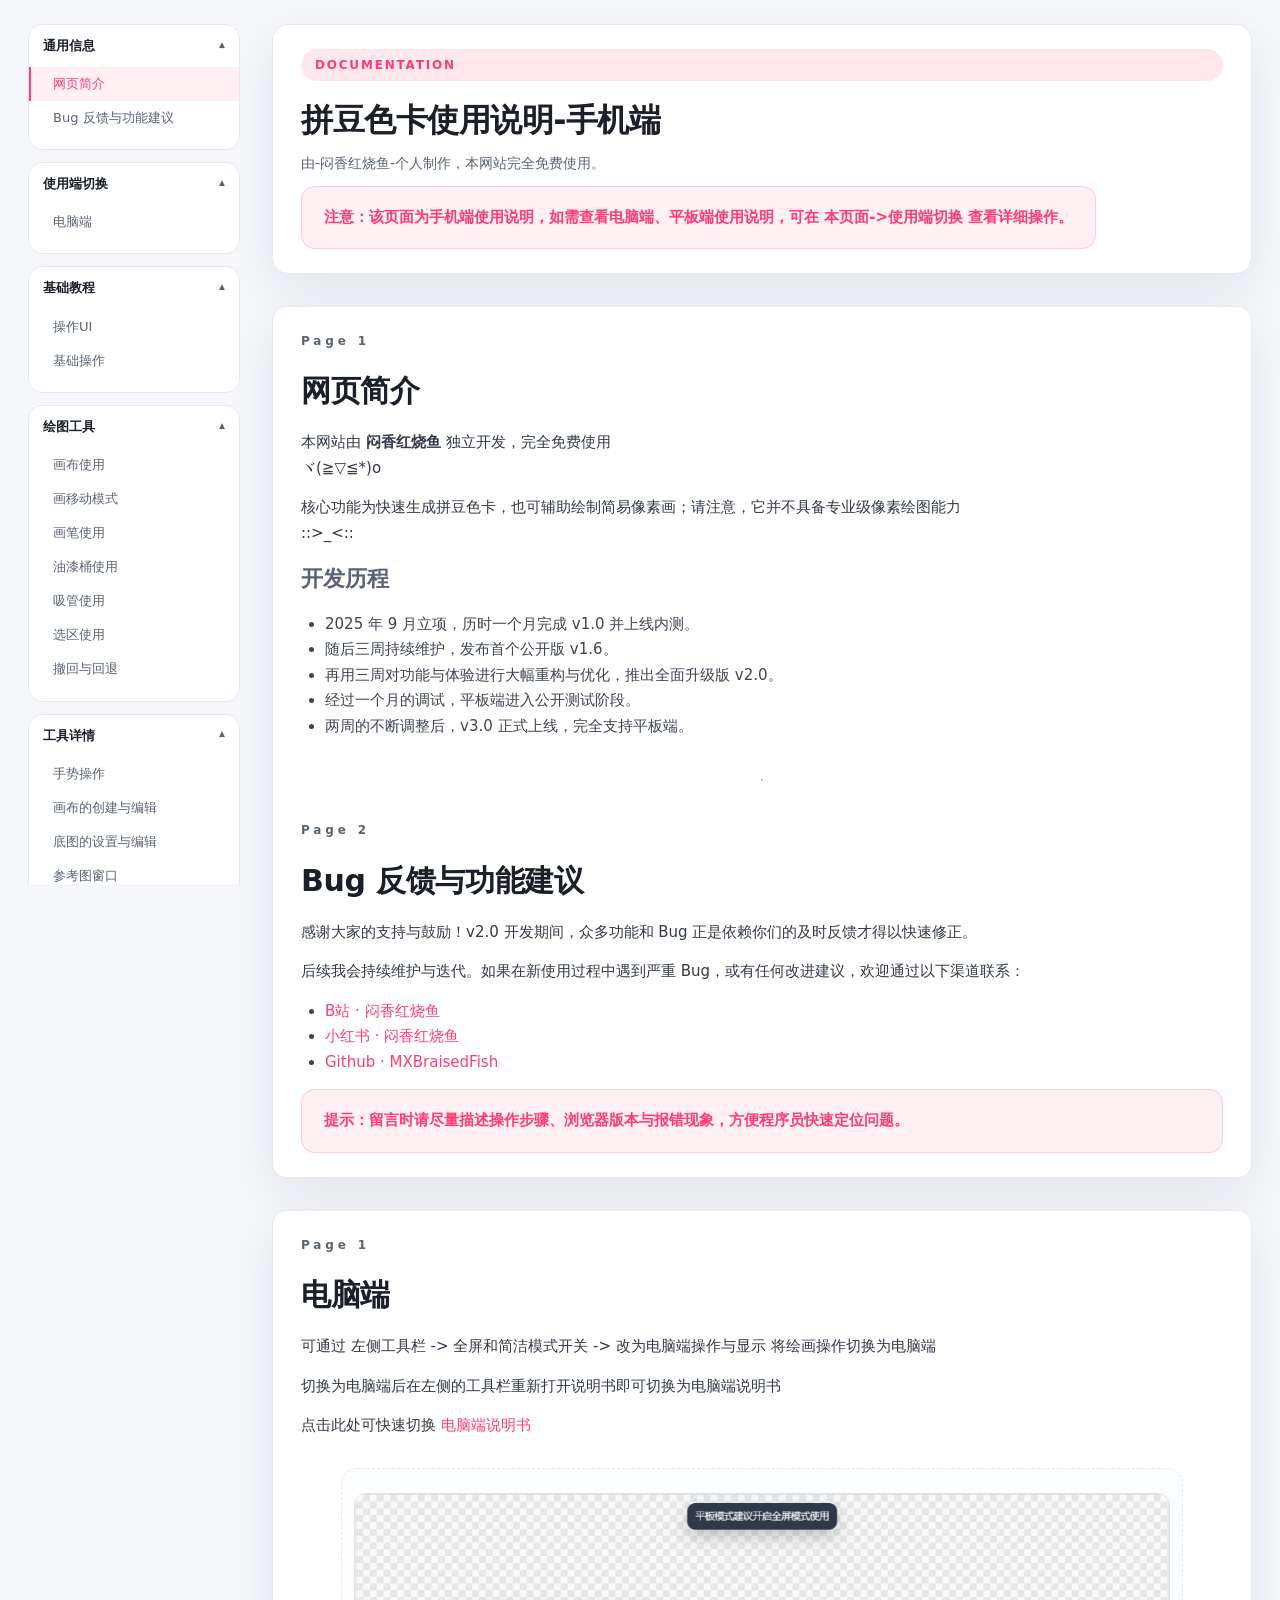
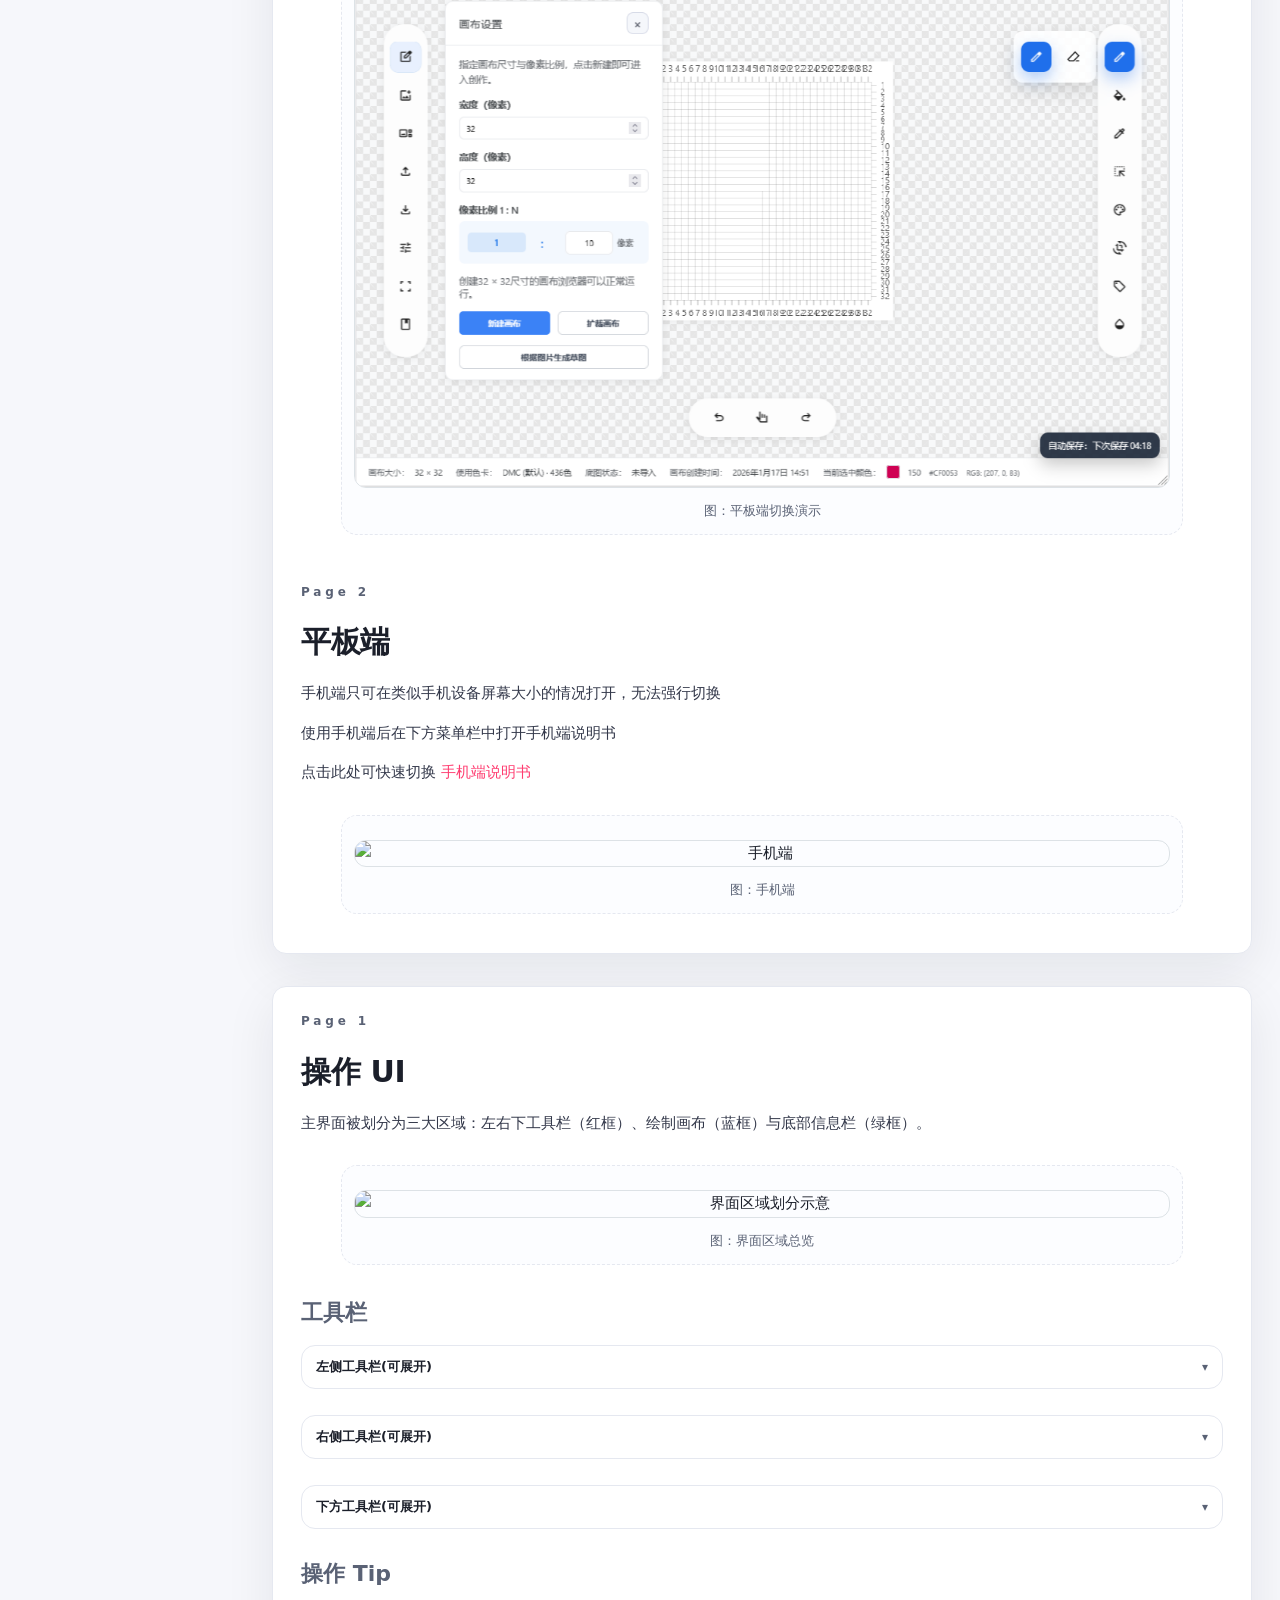
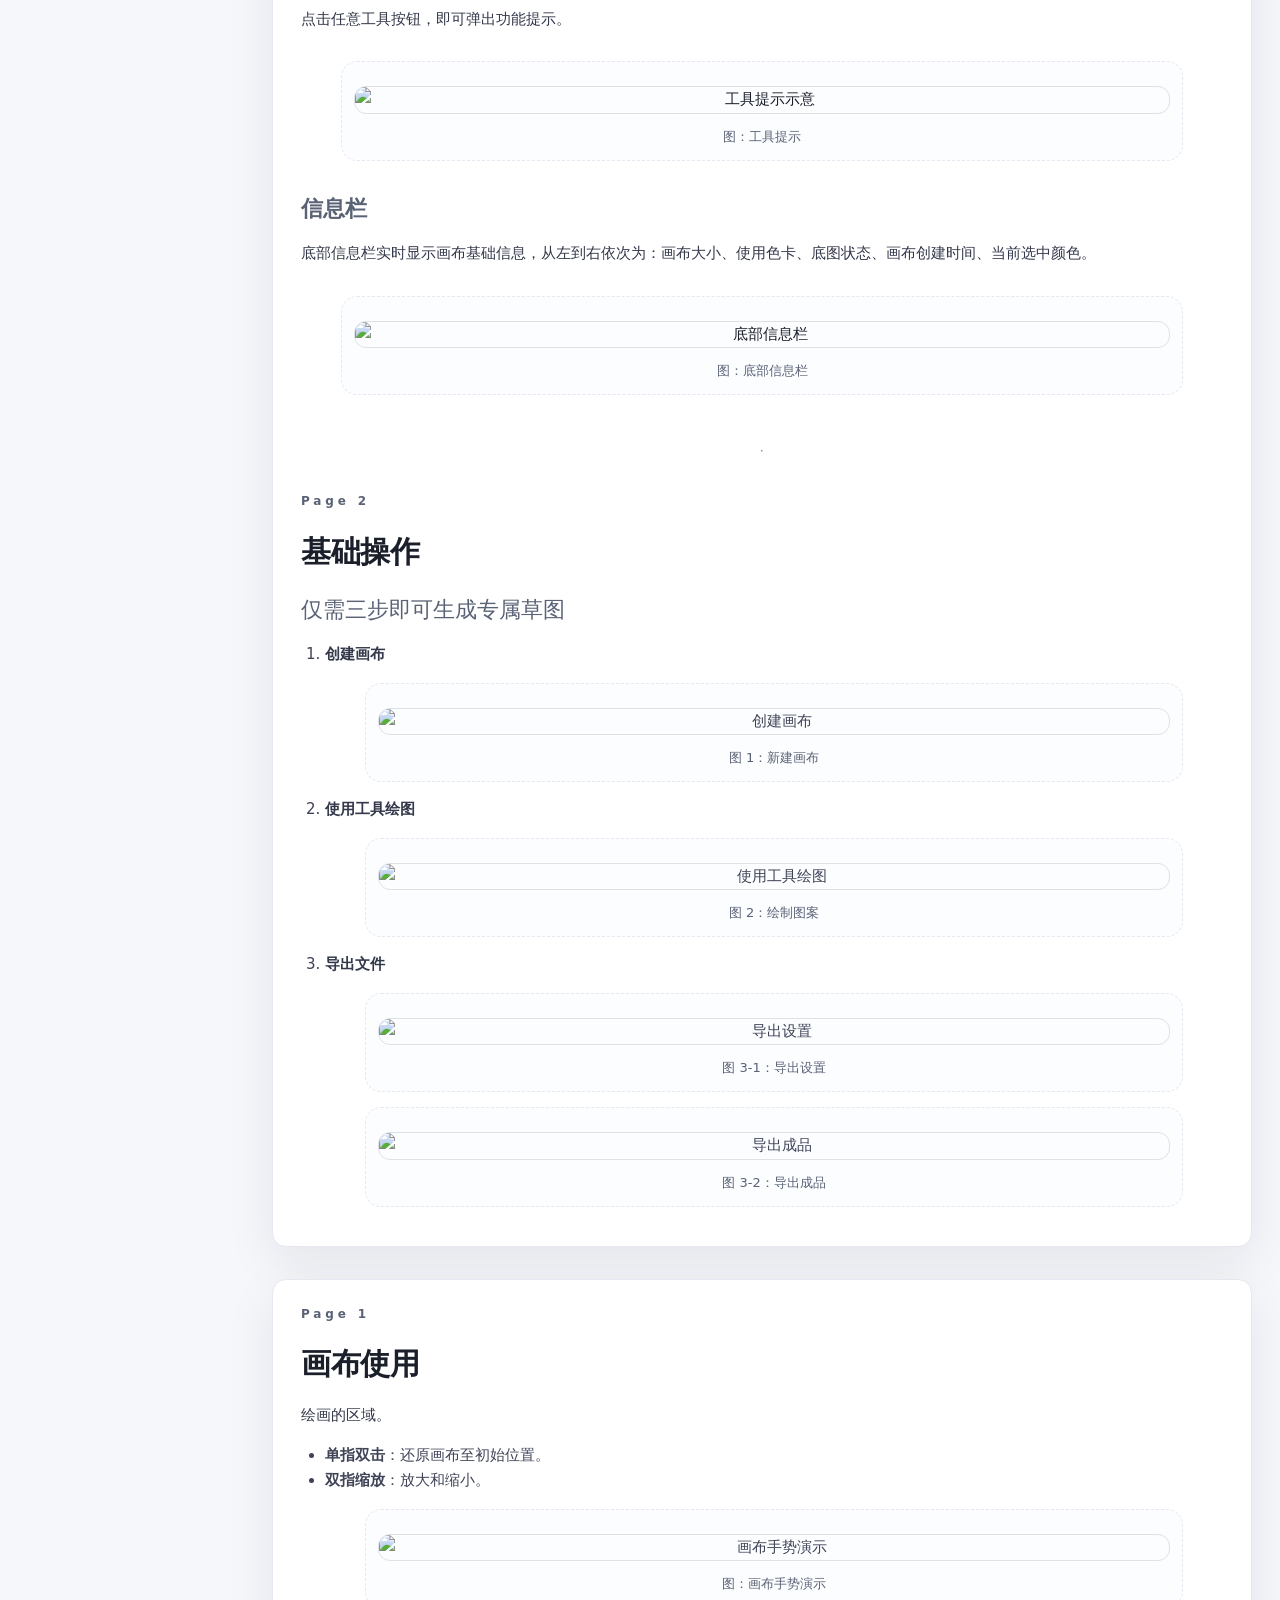
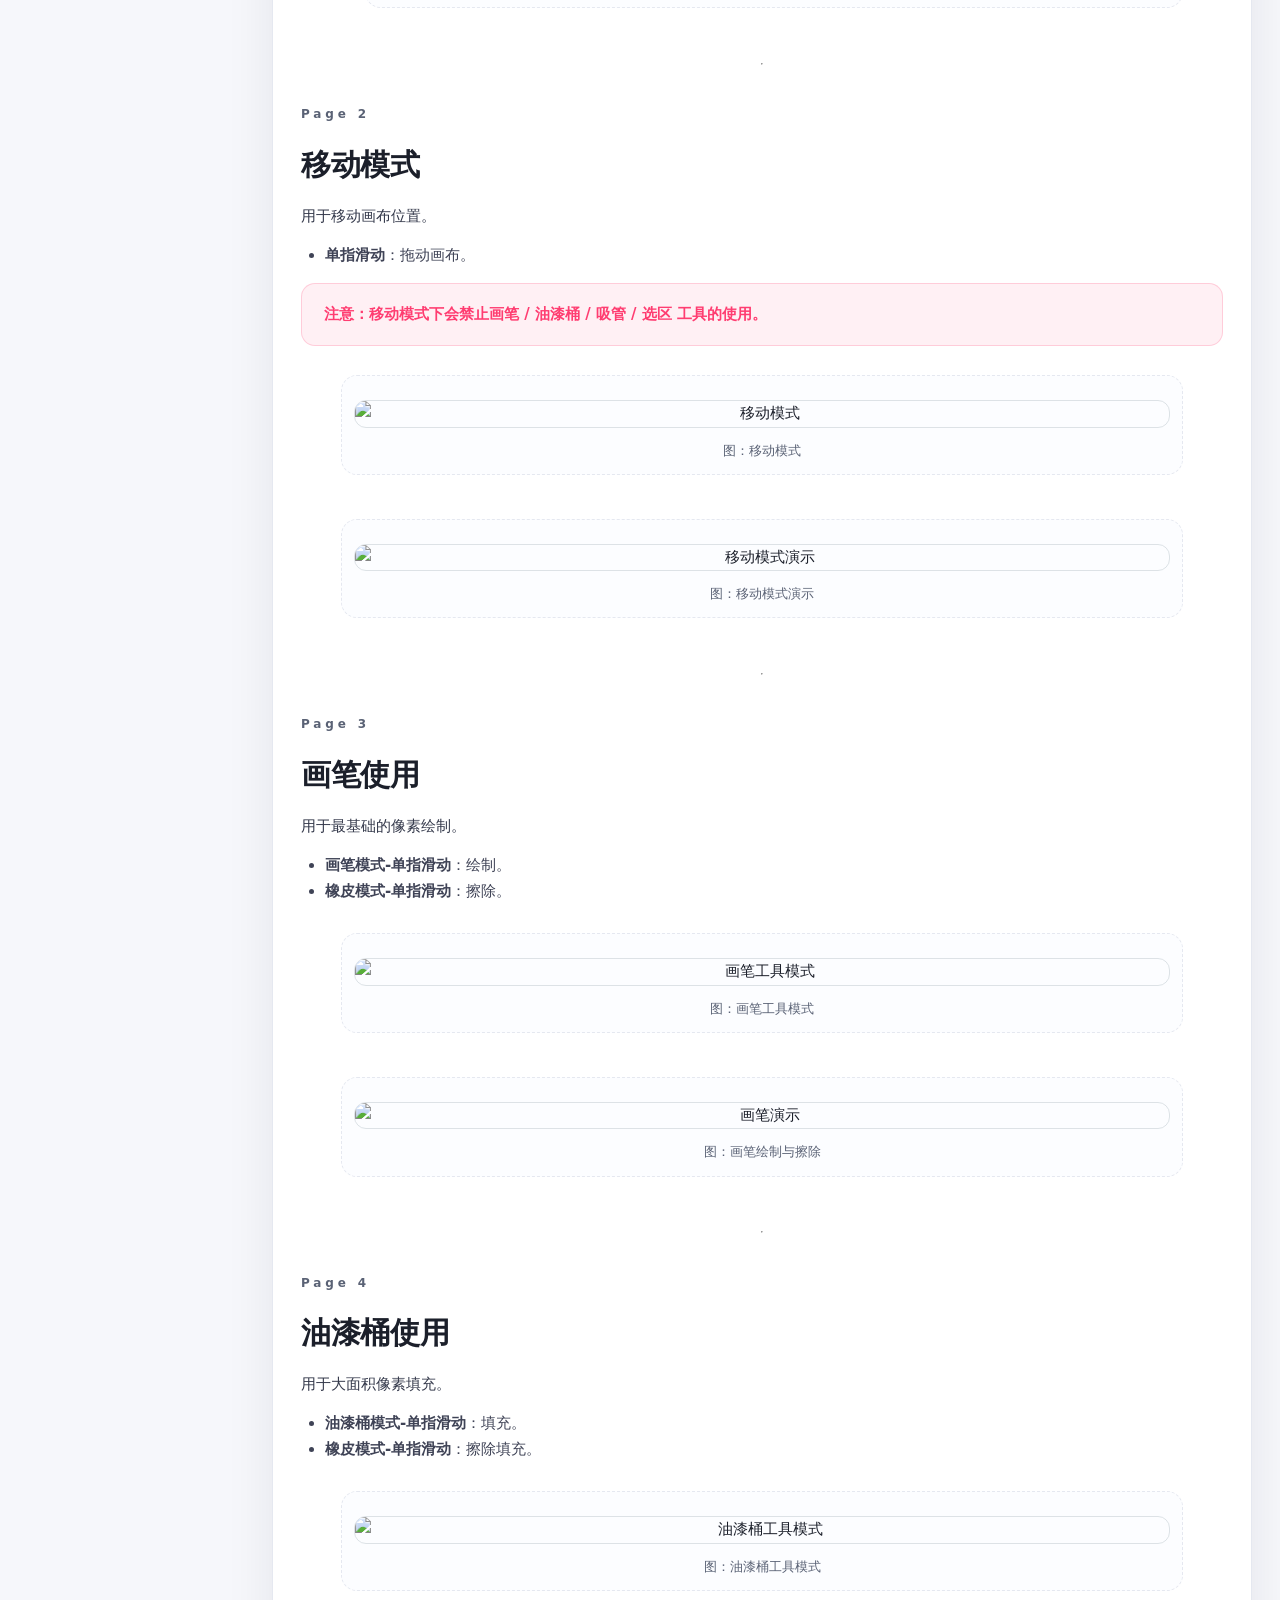
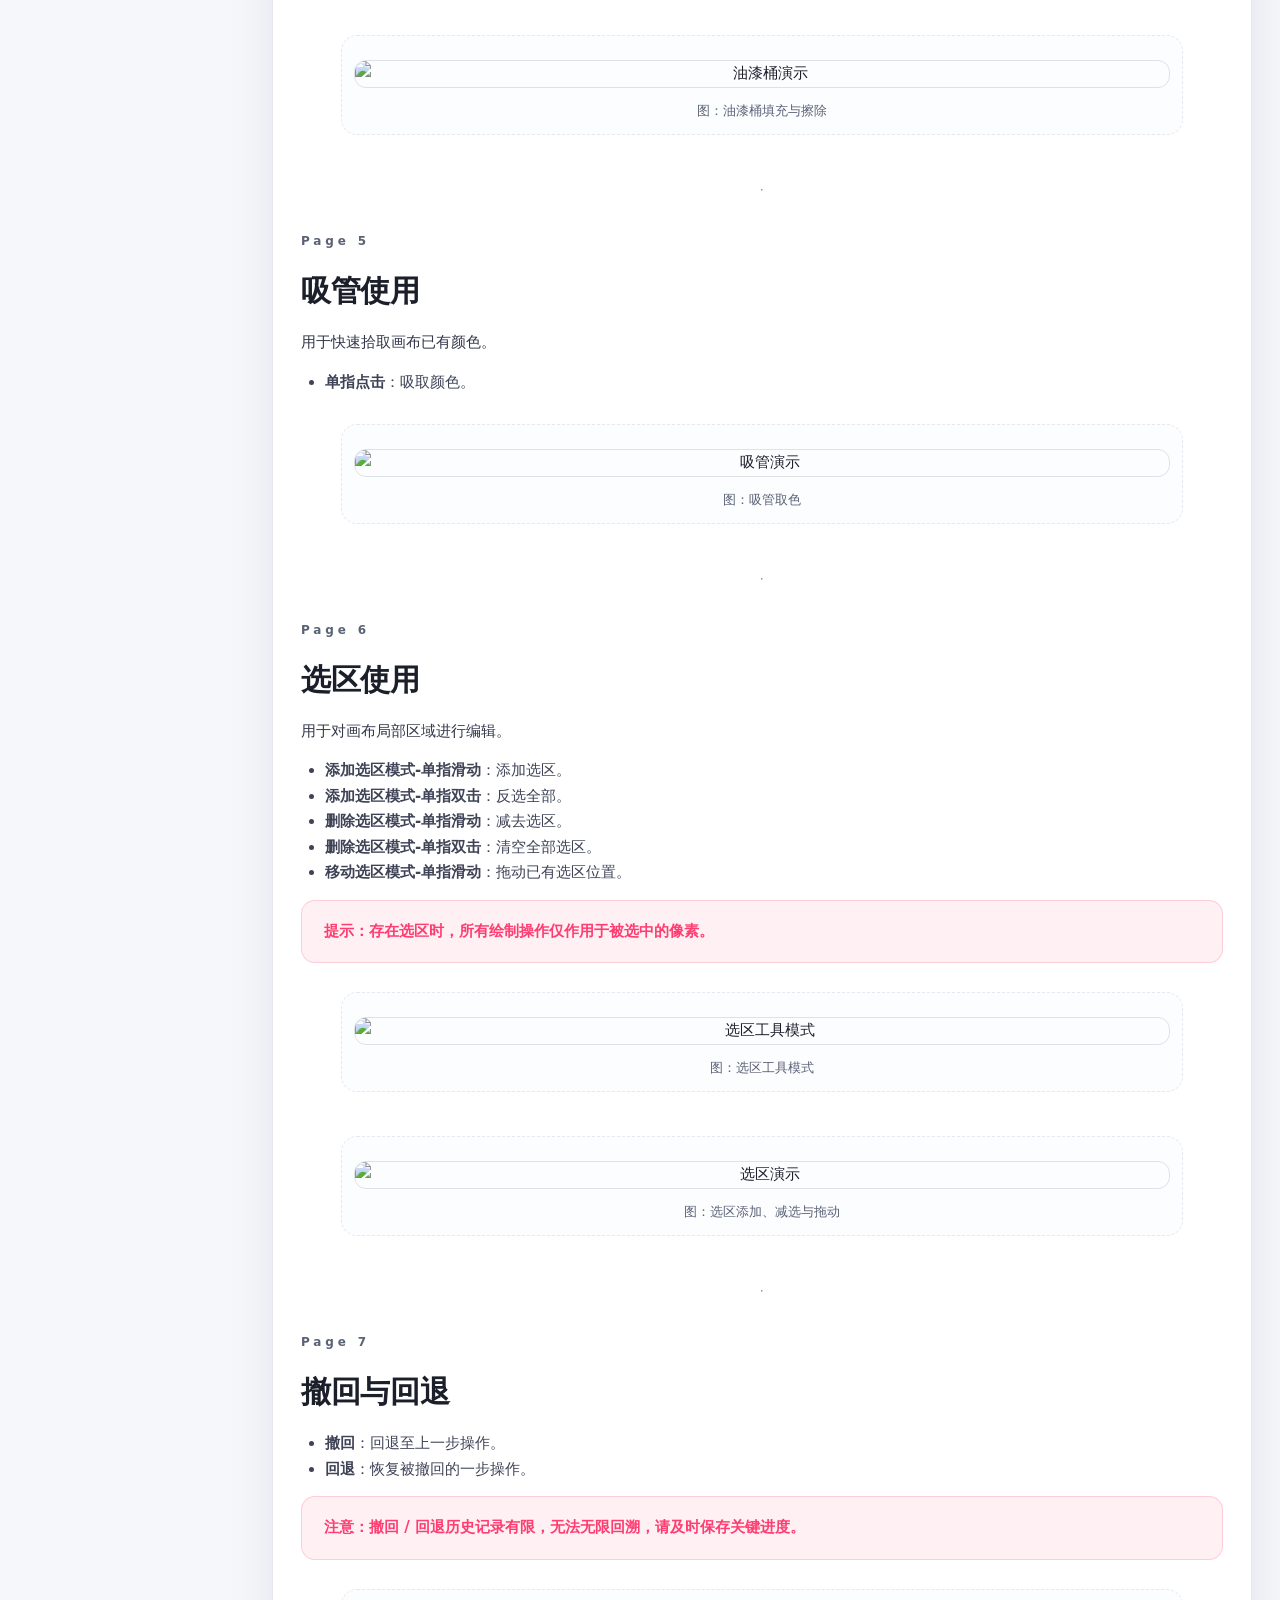
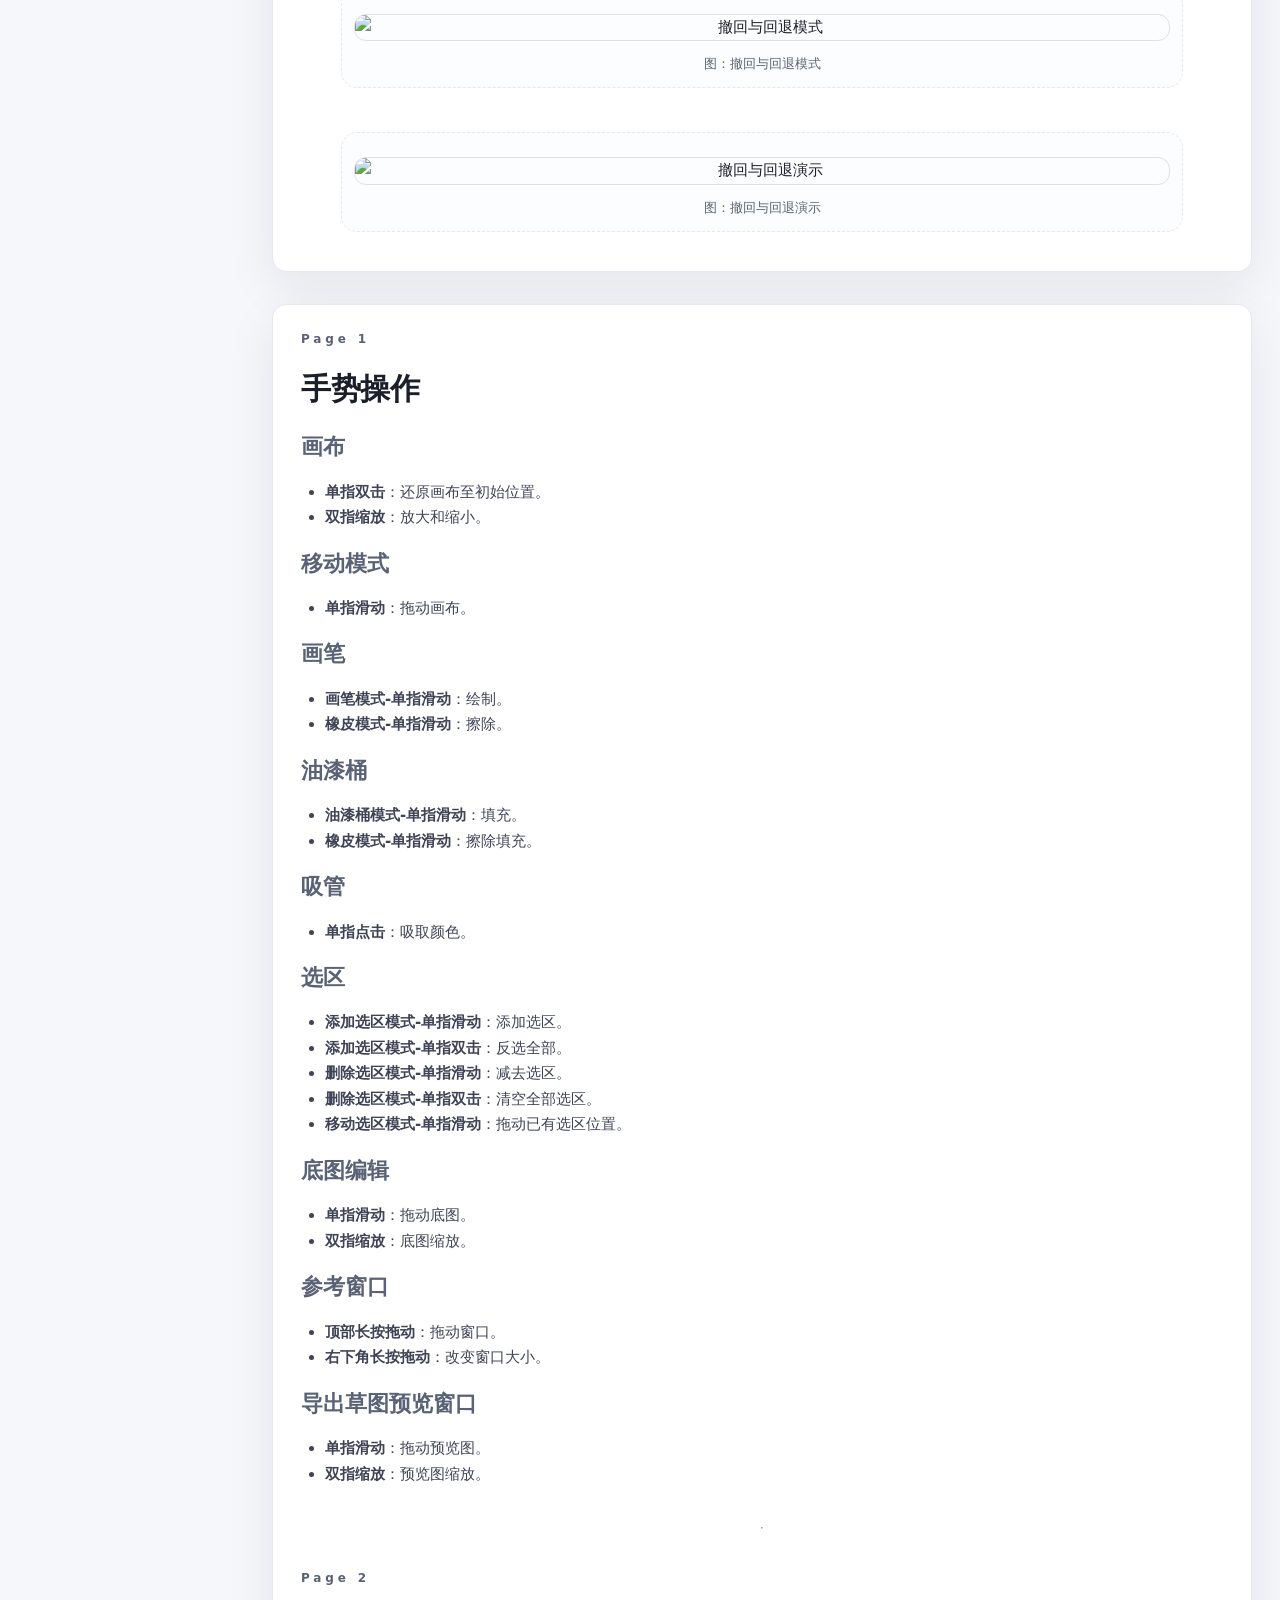
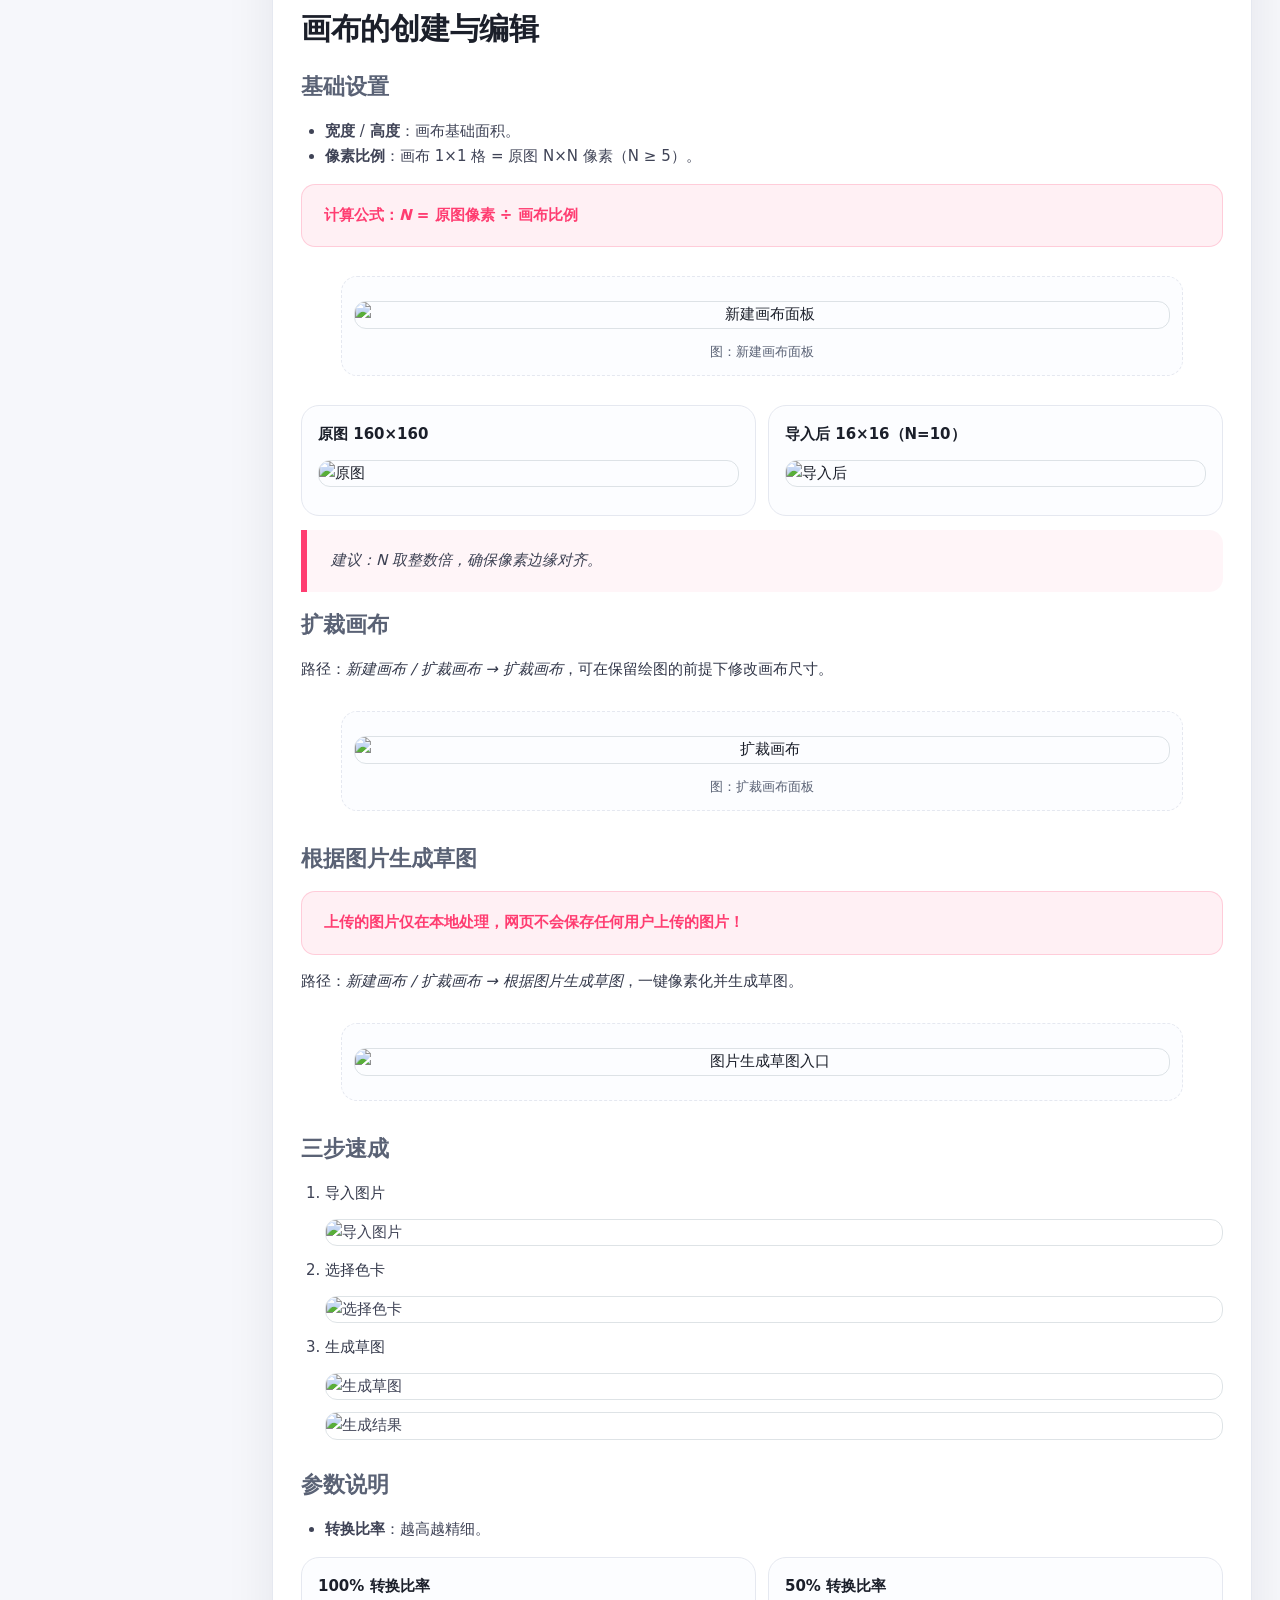
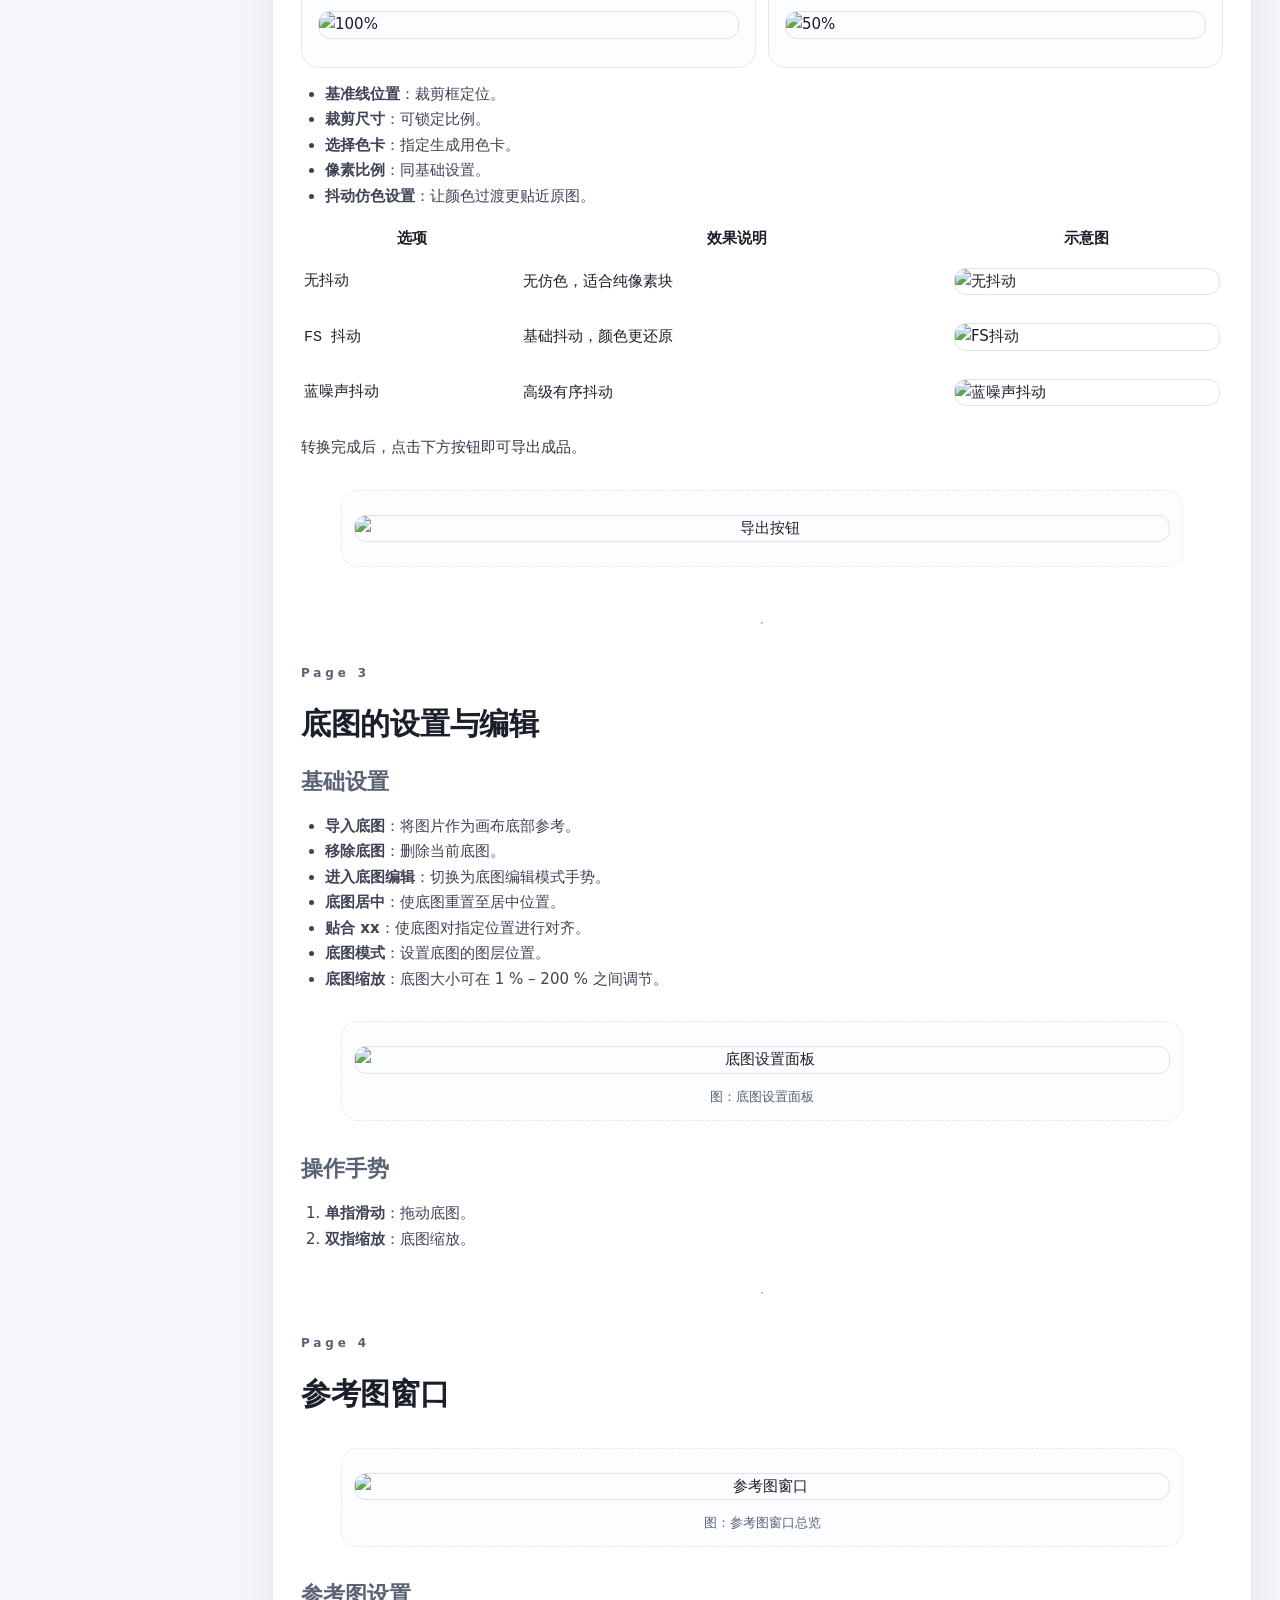
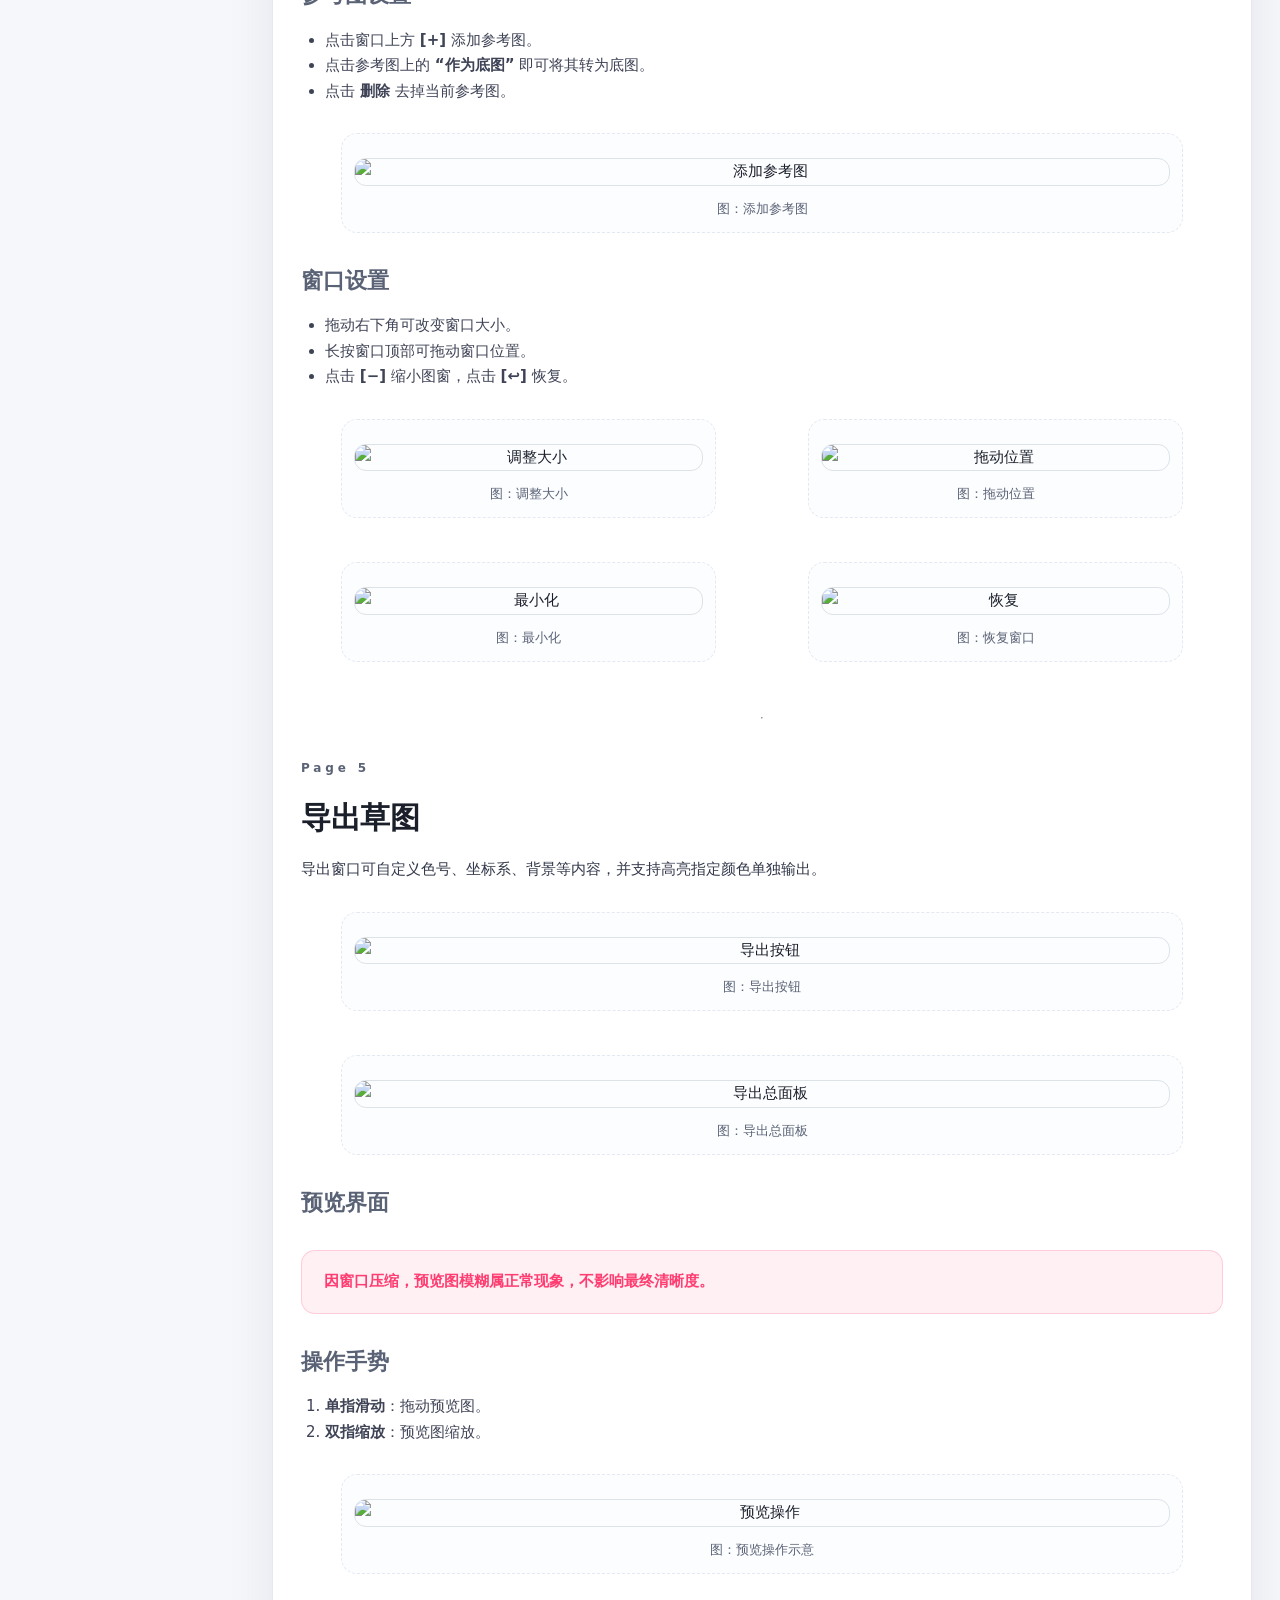
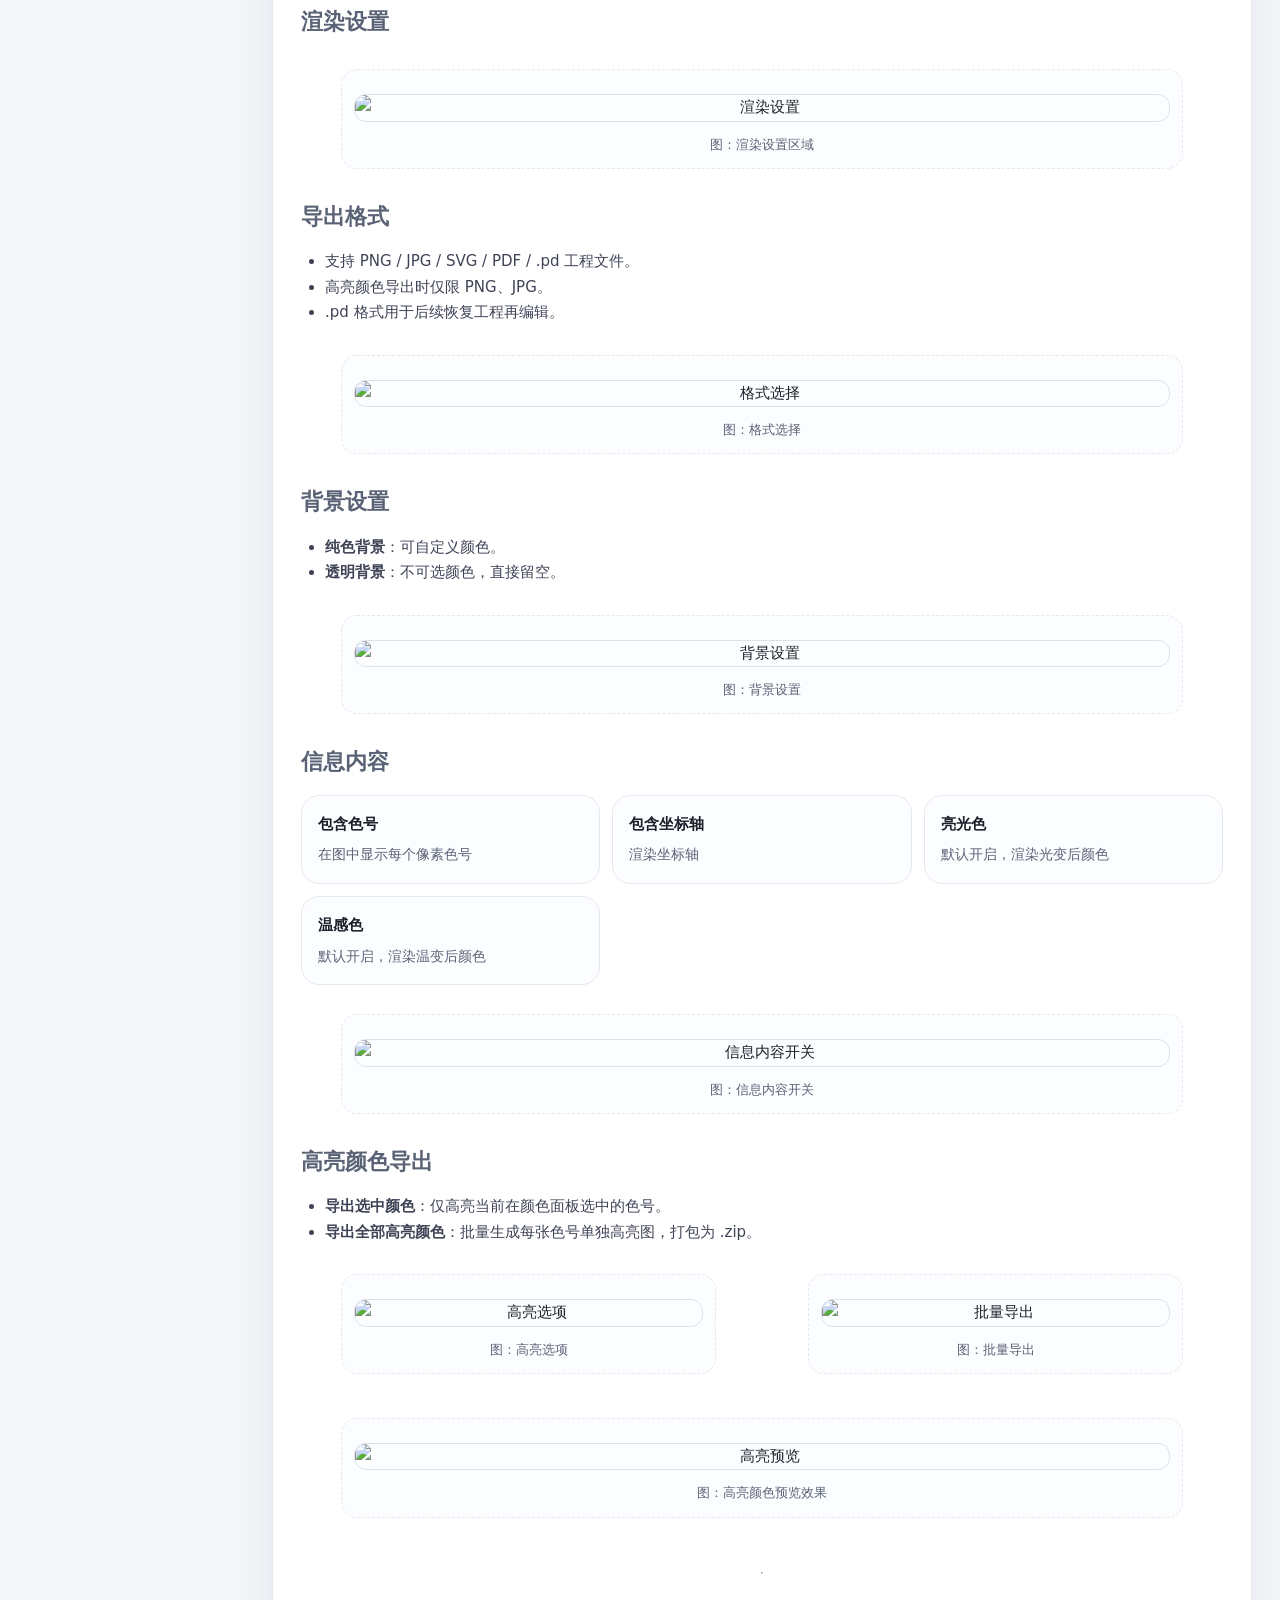
==== commit 1805bd42: "UPDATA" ====
--- a/manual-phone.html
+++ b/manual-phone.html
@@ -18,73 +18,73 @@
   <div class="doc-shell">
     <div id="docSidebarOverlay" class="doc-sidebar-overlay" aria-hidden="true">
       <aside class="doc-sidebar" aria-label="说明书目录">
-      <!-- 通用信息 -->
-      <details class="doc-tree-group" open>
-        <summary>通用信息</summary>
-        <ul class="doc-tree">
-          <li><a href="#chapter-intro">网页简介</a></li>
-          <li><a href="#chapter-feedback">Bug 反馈与功能建议</a></li>
-        </ul>
-      </details>
-
-      <!-- 使用端切换 -->
-      <details class="doc-tree-group" open>
-        <summary>使用端切换</summary>
-        <ul class="doc-tree">
-          <li><a href="#to-tablet">电脑端</a></li>
-        </ul>
-      </details>
-
-      <!-- 基础教程 -->
-      <details class="doc-tree-group" open>
-        <summary>基础教程</summary>
-        <ul class="doc-tree">
-          <li><a href="#chapter-ui">操作UI</a></li>
-          <li><a href="#chapter-basic">基础操作</a></li>
-        </ul>
-      </details>
-
-      <!-- 绘图工具 -->
-      <details class="doc-tree-group" open>
-        <summary>绘图工具</summary>
-        <ul class="doc-tree">
-          <li><a href="#chapter-canvas">画布使用</a></li>
-          <li><a href="#chapter-move">画移动模式</a></li>
-          <li><a href="#chapter-brush">画笔使用</a></li>
-          <li><a href="#chapter-bucket">油漆桶使用</a></li>
-          <li><a href="#chapter-dropper">吸管使用</a></li>
-          <li><a href="#chapter-select">选区使用</a></li>
-          <li><a href="#chapter-undo">撤回与回退</a></li>
-        </ul>
-      </details>
-
-      <!-- 工具详情 -->
-      <details class="doc-tree-group" open>
-        <summary>工具详情</summary>
-        <ul class="doc-tree">
-          <li><a href="#chapter-gestures">手势操作</a></li>
-          <li><a href="#chapter-canvas-edit">画布的创建与编辑</a></li>
-          <li><a href="#chapter-bg">底图的设置与编辑</a></li>
-          <li><a href="#chapter-float-ref">参考图窗口</a></li>
-          <li><a href="#chapter-export">导出草图</a></li>
-          <li><a href="#chapter-import-pd">导入 PD 工程文件</a></li>
-          <li><a href="#chapter-localsave">本地存储</a></li>
-          <li><a href="#chapter-display">显示设置</a></li>
-          <li><a href="#chapter-screen">全屏模式</a></li>
-          <li><a href="#chapter-palette">调色板</a></li>
-          <li><a href="#chapter-image-op">图像操作</a></li>
-          <li><a href="#chapter-colorcard">色卡管理</a></li>
-          <li><a href="#chapter-color-manage">颜色管理</a></li>
-        </ul>
-      </details>
-
-      <!-- 色卡制作 -->
-      <details class="doc-tree-group" open>
-        <summary>色卡制作</summary>
-        <ul class="doc-tree">
-          <li><a href="#chapter-make-colorcard">色卡制作</a></li>
-        </ul>
-      </details>
+        <!-- 通用信息 -->
+        <details class="doc-tree-group" open>
+          <summary>通用信息</summary>
+          <ul class="doc-tree">
+            <li><a href="#chapter-intro">网页简介</a></li>
+            <li><a href="#chapter-feedback">Bug 反馈与功能建议</a></li>
+          </ul>
+        </details>
+
+        <!-- 使用端切换 -->
+        <details class="doc-tree-group" open>
+          <summary>使用端切换</summary>
+          <ul class="doc-tree">
+            <li><a href="#to-tablet">电脑端</a></li>
+          </ul>
+        </details>
+
+        <!-- 基础教程 -->
+        <details class="doc-tree-group" open>
+          <summary>基础教程</summary>
+          <ul class="doc-tree">
+            <li><a href="#chapter-ui">操作UI</a></li>
+            <li><a href="#chapter-basic">基础操作</a></li>
+          </ul>
+        </details>
+
+        <!-- 绘图工具 -->
+        <details class="doc-tree-group" open>
+          <summary>绘图工具</summary>
+          <ul class="doc-tree">
+            <li><a href="#chapter-canvas">画布使用</a></li>
+            <li><a href="#chapter-move">画移动模式</a></li>
+            <li><a href="#chapter-brush">画笔使用</a></li>
+            <li><a href="#chapter-bucket">油漆桶使用</a></li>
+            <li><a href="#chapter-dropper">吸管使用</a></li>
+            <li><a href="#chapter-select">选区使用</a></li>
+            <li><a href="#chapter-undo">撤回与回退</a></li>
+          </ul>
+        </details>
+
+        <!-- 工具详情 -->
+        <details class="doc-tree-group" open>
+          <summary>工具详情</summary>
+          <ul class="doc-tree">
+            <li><a href="#chapter-gestures">手势操作</a></li>
+            <li><a href="#chapter-canvas-edit">画布的创建与编辑</a></li>
+            <li><a href="#chapter-bg">底图的设置与编辑</a></li>
+            <li><a href="#chapter-float-ref">参考图窗口</a></li>
+            <li><a href="#chapter-export">导出草图</a></li>
+            <li><a href="#chapter-import-pd">导入 PD 工程文件</a></li>
+            <li><a href="#chapter-localsave">本地存储</a></li>
+            <li><a href="#chapter-display">显示设置</a></li>
+            <li><a href="#chapter-screen">全屏模式</a></li>
+            <li><a href="#chapter-palette">调色板</a></li>
+            <li><a href="#chapter-image-op">图像操作</a></li>
+            <li><a href="#chapter-colorcard">色卡管理</a></li>
+            <li><a href="#chapter-color-manage">颜色管理</a></li>
+          </ul>
+        </details>
+
+        <!-- 色卡制作 -->
+        <details class="doc-tree-group" open>
+          <summary>色卡制作</summary>
+          <ul class="doc-tree">
+            <li><a href="#chapter-make-colorcard">色卡制作</a></li>
+          </ul>
+        </details>
       </aside>
     </div>
 
@@ -109,10 +109,10 @@
           <span class="doc-section__eyebrow">Page 1</span>
           <h2 class="doc-section__title">网页简介</h2>
           <p class="doc-paragraph">
-            本网站由 <strong>闷香红烧鱼</strong> 独立开发，完全免费使用ヾ(≧▽≦*)o
+            本网站由 <strong>闷香红烧鱼</strong> 独立开发，完全免费使用<br />ヾ(≧▽≦*)o
           </p>
           <p class="doc-paragraph">
-            核心功能为快速生成拼豆色卡，也可辅助绘制简易像素画；请注意，它并不具备专业级像素绘图能力 ::>_<:: </p>
+            核心功能为快速生成拼豆色卡，也可辅助绘制简易像素画；请注意，它并不具备专业级像素绘图能力<br /> ::>_<:: </p>
 
               <h3 class="doc-section__subtitle">开发历程</h3>
               <ul class="doc-list">
@@ -172,8 +172,25 @@
             </a>
           </p>
           <figure class="doc-image">
-            <img src="./doc-tablet-image/TO-tablet-where.gif" alt="如何切换至平板端" />
+            <img src="./doc-phone-image/TO-tablet-where.png" alt="如何切换至平板端" />
             <figcaption class="doc-image__caption">图：平板端切换演示</figcaption>
+          </figure>
+        </section>
+
+        <!-- 平板端 -->
+        <section class="doc-section" id="to-tablet">
+          <span class="doc-section__eyebrow">Page 2</span>
+          <h2 class="doc-section__title">平板端</h2>
+          <p class="doc-paragraph">手机端只可在类似手机设备屏幕大小的情况打开，无法强行切换</p>
+          <p class="doc-paragraph">使用手机端后在下方菜单栏中打开手机端说明书</p>
+          <p class="doc-paragraph">点击此处可快速切换
+            <a href="./manual-phone.html" target="_self" rel="noopener noreferrer">
+              手机端说明书
+            </a>
+          </p>
+          <figure class="doc-image">
+            <img src="./doc-image/TO-tablet-where.png" alt="手机端" />
+            <figcaption class="doc-image__caption">图：手机端</figcaption>
           </figure>
         </section>
       </article>
@@ -188,7 +205,7 @@
             主界面被划分为三大区域：左右下工具栏（红框）、绘制画布（蓝框）与底部信息栏（绿框）。
           </p>
           <figure class="doc-image">
-            <img src="./doc-tablet-image/UI-position.png" alt="界面区域划分示意" />
+            <img src="./doc-phone-image/UI-position.png" alt="界面区域划分示意" />
             <figcaption class="doc-image__caption">图：界面区域总览</figcaption>
           </figure>
 
@@ -207,7 +224,7 @@
               <li>查看使用手册与更新日志</li>
             </ul>
             <figure class="doc-image">
-              <img src="./doc-tablet-image/UI-left-toolbar.png" alt="左侧工具栏" />
+              <img src="./doc-phone-image/UI-left-toolbar.png" alt="左侧工具栏" />
               <figcaption class="doc-image__caption">图：左侧工具栏</figcaption>
             </figure>
           </details>
@@ -225,7 +242,7 @@
               <li>颜色管理</li>
             </ul>
             <figure class="doc-image">
-              <img src="./doc-tablet-image/UI-right-toolbar.png" alt="右侧工具栏" />
+              <img src="./doc-phone-image/UI-right-toolbar.png" alt="右侧工具栏" />
               <figcaption class="doc-image__caption">图：右侧工具栏</figcaption>
             </figure>
           </details>
@@ -238,7 +255,7 @@
               <li>回退</li>
             </ul>
             <figure class="doc-image">
-              <img src="./doc-tablet-image/UI-bottom-toolbar.png" alt="下方工具栏" />
+              <img src="./doc-phone-image/UI-bottom-toolbar.png" alt="下方工具栏" />
               <figcaption class="doc-image__caption">图：下方工具栏</figcaption>
             </figure>
           </details>
@@ -246,7 +263,7 @@
           <h3 class="doc-section__subtitle">操作 Tip</h3>
           <p class="doc-paragraph">点击任意工具按钮，即可弹出功能提示。</p>
           <figure class="doc-image">
-            <img src="./doc-tablet-image/UI-tool-tips.gif" alt="工具提示示意" />
+            <img src="./doc-phone-image/UI-tool-tips.gif" alt="工具提示示意" />
             <figcaption class="doc-image__caption">图：工具提示</figcaption>
           </figure>
 
@@ -255,7 +272,7 @@
             底部信息栏实时显示画布基础信息，从左到右依次为：画布大小、使用色卡、底图状态、画布创建时间、当前选中颜色。
           </p>
           <figure class="doc-image">
-            <img src="./doc-tablet-image/UI-bottom.png" alt="底部信息栏" />
+            <img src="./doc-phone-image/UI-bottom.png" alt="底部信息栏" />
             <figcaption class="doc-image__caption">图：底部信息栏</figcaption>
           </figure>
         </section>
@@ -271,25 +288,25 @@
             <li>
               <p class="doc-paragraph"><strong>创建画布</strong></p>
               <figure class="doc-image">
-                <img src="./doc-tablet-image/BASEUSE-create.png" alt="创建画布" />
+                <img src="./doc-phone-image/BASEUSE-create.png" alt="创建画布" />
                 <figcaption class="doc-image__caption">图 1：新建画布</figcaption>
               </figure>
             </li>
             <li>
               <p class="doc-paragraph"><strong>使用工具绘图</strong></p>
               <figure class="doc-image">
-                <img src="./doc-tablet-image/BASEUSE-draw.png" alt="使用工具绘图" />
+                <img src="./doc-phone-image/BASEUSE-draw.png" alt="使用工具绘图" />
                 <figcaption class="doc-image__caption">图 2：绘制图案</figcaption>
               </figure>
             </li>
             <li>
               <p class="doc-paragraph"><strong>导出文件</strong></p>
               <figure class="doc-image">
-                <img src="./doc-tablet-image/BASEUSE-import-setting.png" alt="导出设置" />
+                <img src="./doc-phone-image/BASEUSE-import-setting.png" alt="导出设置" />
                 <figcaption class="doc-image__caption">图 3-1：导出设置</figcaption>
               </figure>
               <figure class="doc-image">
-                <img src="./doc-tablet-image/BASEUSE-import-image.png" alt="导出成品" />
+                <img src="./doc-phone-image/BASEUSE-import-image.png" alt="导出成品" />
                 <figcaption class="doc-image__caption">图 3-2：导出成品</figcaption>
               </figure>
             </li>
@@ -308,7 +325,7 @@
             <li><strong>单指双击</strong>：还原画布至初始位置。</li>
             <li><strong>双指缩放</strong>：放大和缩小。</li>
             <figure class="doc-image">
-              <img src="./doc-tablet-image/TOOL-canvas.gif" alt="画布手势演示" />
+              <img src="./doc-phone-image/TOOL-canvas.gif" alt="画布手势演示" />
               <figcaption class="doc-image__caption">图：画布手势演示</figcaption>
             </figure>
         </section>
@@ -327,11 +344,11 @@
             注意：移动模式下会禁止画笔 / 油漆桶 / 吸管 / 选区 工具的使用。
           </div>
           <figure class=" doc-image">
-            <img src="./doc-tablet-image/TOOL-move-area.png" alt="移动模式" />
+            <img src="./doc-phone-image/TOOL-move-area.png" alt="移动模式" />
             <figcaption class=" doc-image__caption">图：移动模式</figcaption>
             </figure>
             <figure class="doc-image">
-              <img src="./doc-tablet-image/TOOL-move.gif" alt="移动模式演示" />
+              <img src="./doc-phone-image/TOOL-move.gif" alt="移动模式演示" />
               <figcaption class=" doc-image__caption">图：移动模式演示</figcaption>
             </figure>
         </section>
@@ -348,11 +365,11 @@
             <li><strong>橡皮模式-单指滑动</strong>：擦除。</li>
           </ul>
           <figure class="doc-image">
-            <img src="./doc-tablet-image/TOOL-pencil-area.png" alt="画笔工具模式" />
+            <img src="./doc-phone-image/TOOL-pencil-area.png" alt="画笔工具模式" />
             <figcaption class=" doc-image__caption">图：画笔工具模式</figcaption>
           </figure>
           <figure class="doc-image">
-            <img src="./doc-tablet-image/TOOL-pencil.gif" alt="画笔演示" />
+            <img src="./doc-phone-image/TOOL-pencil.gif" alt="画笔演示" />
             <figcaption class=" doc-image__caption">图：画笔绘制与擦除</figcaption>
           </figure>
         </section>
@@ -369,11 +386,11 @@
             <li><strong>橡皮模式-单指滑动</strong>：擦除填充。</li>
           </ul>
           <figure class="doc-image">
-            <img src="./doc-tablet-image/TOOL-bucket-area.png" alt="油漆桶工具模式" />
+            <img src="./doc-phone-image/TOOL-bucket-area.png" alt="油漆桶工具模式" />
             <figcaption class="doc-image__caption">图：油漆桶工具模式</figcaption>
           </figure>
           <figure class="doc-image">
-            <img src="./doc-tablet-image/TOOL-bucket.gif" alt="油漆桶演示" />
+            <img src="./doc-phone-image/TOOL-bucket.gif" alt="油漆桶演示" />
             <figcaption class="doc-image__caption">图：油漆桶填充与擦除</figcaption>
           </figure>
         </section>
@@ -389,7 +406,7 @@
             <li><strong>单指点击</strong>：吸取颜色。</li>
           </ul>
           <figure class="doc-image">
-            <img src="./doc-tablet-image/TOOL-eyedropper.gif" alt="吸管演示" />
+            <img src="./doc-phone-image/TOOL-eyedropper.gif" alt="吸管演示" />
             <figcaption class="doc-image__caption">图：吸管取色</figcaption>
           </figure>
         </section>
@@ -410,11 +427,11 @@
           </ul>
           <div class="doc-callout">提示：存在选区时，所有绘制操作仅作用于被选中的像素。</div>
           <figure class="doc-image">
-            <img src="./doc-tablet-image/TOOL-selection-area.png" alt="选区工具模式">
+            <img src="./doc-phone-image/TOOL-selection-area.png" alt="选区工具模式">
             <figcaption class="doc-image__caption">图：选区工具模式</figcaption>
           </figure>
           <figure class="doc-image">
-            <img src="./doc-tablet-image/TOOL-selection.gif" alt="选区演示" />
+            <img src="./doc-phone-image/TOOL-selection.gif" alt="选区演示" />
             <figcaption class="doc-image__caption">图：选区添加、减选与拖动</figcaption>
           </figure>
         </section>
@@ -435,11 +452,11 @@
           </div>
 
           <figure class="doc-image">
-            <img src="./doc-tablet-image/TOOL-undo-redo-area.png" alt="撤回与回退模式" />
+            <img src="./doc-phone-image/TOOL-undo-redo-area.png" alt="撤回与回退模式" />
             <figcaption class="doc-image__caption">图：撤回与回退模式</figcaption>
           </figure>
           <figure class="doc-image">
-            <img src="./doc-tablet-image/TOOL-undo-redo.gif" alt="撤回与回退演示" />
+            <img src="./doc-phone-image/TOOL-undo-redo.gif" alt="撤回与回退演示" />
             <figcaption class="doc-image__caption">图：撤回与回退演示</figcaption>
           </figure>
         </section>
@@ -535,7 +552,7 @@
             </article>
             <article class="doc-card">
               <p class="doc-card__title">导入后 16×16（N=10）</p>
-              <img src="./doc-tablet-image/BASEUSE-draw.png" alt="导入后" />
+              <img src="./doc-phone-image/BASEUSE-draw.png" alt="导入后" />
             </article>
           </div>
           <div class="doc-quote">建议：N 取整数倍，确保像素边缘对齐。</div>
@@ -543,7 +560,7 @@
           <h3 class="doc-section__subtitle">扩裁画布</h3>
           <p class="doc-paragraph">路径：<em>新建画布 / 扩裁画布 → 扩裁画布</em>，可在保留绘图的前提下修改画布尺寸。</p>
           <figure class="doc-image">
-            <img src="./doc-tablet-image/TOOL-create-ex-cr.png" alt="扩裁画布" />
+            <img src="./doc-phone-image/TOOL-create-ex-cr.png" alt="扩裁画布" />
             <figcaption class="doc-image__caption">图：扩裁画布面板</figcaption>
           </figure>
 
@@ -553,23 +570,23 @@
           </div>
           <p class="doc-paragraph">路径：<em>新建画布 / 扩裁画布 → 根据图片生成草图</em>，一键像素化并生成草图。</p>
           <figure class="doc-image">
-            <img src="./doc-tablet-image/TOOL-img2img.png" alt="图片生成草图入口" />
+            <img src="./doc-phone-image/TOOL-img2img.png" alt="图片生成草图入口" />
           </figure>
 
           <h4 class="doc-section__subtitle">三步速成</h4>
           <ol class="doc-list">
             <li>
               <p class="doc-paragraph">导入图片</p>
-              <img src="./doc-tablet-image/TOOL-i2i-import.png" alt="导入图片" />
+              <img src="./doc-phone-image/TOOL-i2i-import.png" alt="导入图片" />
             </li>
             <li>
               <p class="doc-paragraph">选择色卡</p>
-              <img src="./doc-tablet-image/TOOL-i2i-choose.png" alt="选择色卡" />
+              <img src="./doc-phone-image/TOOL-i2i-choose.png" alt="选择色卡" />
             </li>
             <li>
               <p class="doc-paragraph">生成草图</p>
-              <img src="./doc-tablet-image/TOOL-i2i-create.png" alt="生成草图" />
-              <img src="./doc-tablet-image/TOOL-i2i-result.png" alt="生成结果" />
+              <img src="./doc-phone-image/TOOL-i2i-create.png" alt="生成草图" />
+              <img src="./doc-phone-image/TOOL-i2i-result.png" alt="生成结果" />
             </li>
           </ol>
 
@@ -580,11 +597,11 @@
           <div class="doc-grid">
             <article class="doc-card">
               <p class="doc-card__title">100% 转换比率</p>
-              <img src="./doc-tablet-image/TOOL-i2i-transper100.png" alt="100%" />
+              <img src="./doc-phone-image/TOOL-i2i-transper100.png" alt="100%" />
             </article>
             <article class="doc-card">
               <p class="doc-card__title">50% 转换比率</p>
-              <img src="./doc-tablet-image/TOOL-i2i-transper50.png" alt="50%" />
+              <img src="./doc-phone-image/TOOL-i2i-transper50.png" alt="50%" />
             </article>
           </div>
 
@@ -608,24 +625,24 @@
               <tr>
                 <td><code>无抖动</code></td>
                 <td>无仿色，适合纯像素块</td>
-                <td><img src="./doc-tablet-image/TOOL-i2i-NOD.png" alt="无抖动" /></td>
+                <td><img src="./doc-phone-image/TOOL-i2i-NOD.png" alt="无抖动" /></td>
               </tr>
               <tr>
                 <td><code>FS 抖动</code></td>
                 <td>基础抖动，颜色更还原</td>
-                <td><img src="./doc-tablet-image/TOOL-i2i-FSD.png" alt="FS抖动" /></td>
+                <td><img src="./doc-phone-image/TOOL-i2i-FSD.png" alt="FS抖动" /></td>
               </tr>
               <tr>
                 <td><code>蓝噪声抖动</code></td>
                 <td>高级有序抖动</td>
-                <td><img src="./doc-tablet-image/TOOL-i2i-BND.png" alt="蓝噪声抖动" /></td>
+                <td><img src="./doc-phone-image/TOOL-i2i-BND.png" alt="蓝噪声抖动" /></td>
               </tr>
             </tbody>
           </table>
 
           <p class="doc-paragraph">转换完成后，点击下方按钮即可导出成品。</p>
           <figure class="doc-image">
-            <img src="./doc-tablet-image/TOOL-i2i-create.png" alt="导出按钮" />
+            <img src="./doc-phone-image/TOOL-i2i-create.png" alt="导出按钮" />
           </figure>
         </section>
 
@@ -666,7 +683,7 @@
           <span class="doc-section__eyebrow">Page 4</span>
           <h2 class="doc-section__title">参考图窗口</h2>
           <figure class="doc-image">
-            <img src="./doc-tablet-image/TOOL-floatrefer.png" alt="参考图窗口" />
+            <img src="./doc-phone-image/TOOL-floatrefer.png" alt="参考图窗口" />
             <figcaption class="doc-image__caption">图：参考图窗口总览</figcaption>
           </figure>
 
@@ -677,7 +694,7 @@
             <li>点击 <strong>删除</strong> 去掉当前参考图。</li>
           </ul>
           <figure class="doc-image">
-            <img src="./doc-tablet-image/TOOL-floatrefer-add.png" alt="添加参考图" />
+            <img src="./doc-phone-image/TOOL-floatrefer-add.png" alt="添加参考图" />
             <figcaption class="doc-image__caption">图：添加参考图</figcaption>
           </figure>
 
@@ -689,21 +706,21 @@
           </ul>
           <div class="doc-grid">
             <figure class="doc-image">
-              <img src="./doc-tablet-image/TOOL-floatrefer-resize.png" alt="调整大小" />
+              <img src="./doc-phone-image/TOOL-floatrefer-resize.png" alt="调整大小" />
               <figcaption class="doc-image__caption">图：调整大小</figcaption>
             </figure>
             <figure class="doc-image">
-              <img src="./doc-tablet-image/TOOL-floatrefer-trans.png" alt="拖动位置" />
+              <img src="./doc-phone-image/TOOL-floatrefer-trans.png" alt="拖动位置" />
               <figcaption class="doc-image__caption">图：拖动位置</figcaption>
             </figure>
           </div>
           <div class="doc-grid">
             <figure class="doc-image">
-              <img src="./doc-tablet-image/TOOL-floatrefer-tosmall.png" alt="最小化" />
+              <img src="./doc-phone-image/TOOL-floatrefer-tosmall.png" alt="最小化" />
               <figcaption class="doc-image__caption">图：最小化</figcaption>
             </figure>
             <figure class="doc-image">
-              <img src="./doc-tablet-image/TOOL-floatrefer-tobig.png" alt="恢复" />
+              <img src="./doc-phone-image/TOOL-floatrefer-tobig.png" alt="恢复" />
               <figcaption class="doc-image__caption">图：恢复窗口</figcaption>
             </figure>
           </div>
@@ -723,7 +740,7 @@
             <figcaption class="doc-image__caption">图：导出按钮</figcaption>
           </figure>
           <figure class="doc-image">
-            <img src="./doc-tablet-image/TOOL-export.png" alt="导出总面板" />
+            <img src="./doc-phone-image/TOOL-export.png" alt="导出总面板" />
             <figcaption class="doc-image__caption">图：导出总面板</figcaption>
           </figure>
 
@@ -736,13 +753,13 @@
             <li><strong>双指缩放</strong>：预览图缩放。</li>
           </ol>
           <figure class="doc-image">
-            <img src="./doc-tablet-image/TOOL-export-preview.png" alt="预览操作" />
+            <img src="./doc-phone-image/TOOL-export-preview.png" alt="预览操作" />
             <figcaption class="doc-image__caption">图：预览操作示意</figcaption>
           </figure>
 
           <h3 class="doc-section__subtitle">渲染设置</h3>
           <figure class="doc-image">
-            <img src="./doc-tablet-image/TOOL-export-setting.png" alt="渲染设置" />
+            <img src="./doc-phone-image/TOOL-export-setting.png" alt="渲染设置" />
             <figcaption class="doc-image__caption">图：渲染设置区域</figcaption>
           </figure>
 
@@ -753,7 +770,7 @@
             <li>.pd 格式用于后续恢复工程再编辑。</li>
           </ul>
           <figure class="doc-image">
-            <img src="./doc-tablet-image/TOOL-export-format.png" alt="格式选择" />
+            <img src="./doc-phone-image/TOOL-export-format.png" alt="格式选择" />
             <figcaption class="doc-image__caption">图：格式选择</figcaption>
           </figure>
 
@@ -763,7 +780,7 @@
             <li><strong>透明背景</strong>：不可选颜色，直接留空。</li>
           </ul>
           <figure class="doc-image">
-            <img src="./doc-tablet-image/TOOL-export-background.png" alt="背景设置" />
+            <img src="./doc-phone-image/TOOL-export-background.png" alt="背景设置" />
             <figcaption class="doc-image__caption">图：背景设置</figcaption>
           </figure>
 
@@ -787,7 +804,7 @@
             </article>
           </div>
           <figure class="doc-image">
-            <img src="./doc-tablet-image/TOOL-export-render.png" alt="信息内容开关" />
+            <img src="./doc-phone-image/TOOL-export-render.png" alt="信息内容开关" />
             <figcaption class="doc-image__caption">图：信息内容开关</figcaption>
           </figure>
 
@@ -798,7 +815,7 @@
           </ul>
           <div class="doc-grid">
             <figure class="doc-image">
-              <img src="./doc-tablet-image/TOOL-export-highlight.png" alt="高亮选项" />
+              <img src="./doc-phone-image/TOOL-export-highlight.png" alt="高亮选项" />
               <figcaption class="doc-image__caption">图：高亮选项</figcaption>
             </figure>
             <figure class="doc-image">
@@ -807,7 +824,7 @@
             </figure>
           </div>
           <figure class="doc-image">
-            <img src="./doc-tablet-image/TOOL-export-highlight-preview.png" alt="高亮预览" />
+            <img src="./doc-phone-image/TOOL-export-highlight-preview.png" alt="高亮预览" />
             <figcaption class="doc-image__caption">图：高亮颜色预览效果</figcaption>
           </figure>
         </section>
@@ -835,7 +852,7 @@
             <li>选择后缀为 <code>.pd</code> 的文件。</li>
           </ol>
           <figure class="doc-image">
-            <img src="./doc-tablet-image/TOOL-import-pd.png" alt="选择文件" />
+            <img src="./doc-phone-image/TOOL-import-pd.png" alt="选择文件" />
             <figcaption class="doc-image__caption">图：选择 .pd 文件</figcaption>
           </figure>
 
@@ -900,21 +917,21 @@
           <h3 class="doc-section__subtitle">自动保存</h3>
           <p class="doc-paragraph">网页<strong>每五分钟</strong>会自动保存当前的绘画数据，自动保存成功会在右下角提示或显示距离下次保存倒计时。</p>
           <figure class="doc-image">
-            <img src="./doc-tablet-image/TOOL-local-open.gif" alt="自动保存提示(显示倒计时)" />
+            <img src="./doc-phone-image/TOOL-local-open.gif" alt="自动保存提示(显示倒计时)" />
             <figcaption class="doc-image__caption">图：自动保存提示(显示倒计时)标准模式</figcaption>
           </figure>
           <figure class="doc-image">
-            <img src="./doc-tablet-image/TOOL-local-close.gif" alt="自动保存提示(不显示倒计时)" />
+            <img src="./doc-phone-image/TOOL-local-close.gif" alt="自动保存提示(不显示倒计时)" />
             <figcaption class="doc-image__caption">图：自动保存提示(不显示倒计时)</figcaption>
           </figure>
           <p class="doc-paragraph">在触发误退出提醒时，也会进行一次自动保存。</p>
           <figure class="doc-image">
-            <img src="./doc-tablet-image/TOOL-local-auto.gif" alt="退出自动保存" />
+            <img src="./doc-phone-image/TOOL-local-auto.gif" alt="退出自动保存" />
             <figcaption class="doc-image__caption">图：退出自动保存</figcaption>
           </figure>
           <p class="doc-paragraph">倒计时可在 左侧工具栏 -> 显示设置 -> 自动保存倒计时显示 开关。</p>
           <figure class="doc-image">
-            <img src="./doc-tablet-image/TOOL-local-switch.gif" alt="自动保存提示(不显示倒计时)" />
+            <img src="./doc-phone-image/TOOL-local-switch.gif" alt="自动保存提示(不显示倒计时)" />
             <figcaption class="doc-image__caption">图：倒计时开关</figcaption>
           </figure>
 
@@ -927,7 +944,7 @@
           </div>
 
           <figure class="doc-image">
-            <img src="./doc-tablet-image/TOOL-local-export-window.png" alt="手动保存窗口" />
+            <img src="./doc-phone-image/TOOL-local-export-window.png" alt="手动保存窗口" />
             <figcaption class="doc-image__caption">图：手动保存窗口</figcaption>
           </figure>
 
@@ -935,7 +952,7 @@
           <p class="doc-paragraph">通过 左侧工具栏 -> 导入文件或本地读取 -> 读取本地存储 打开保读取窗口。</p>
           <p class="doc-paragraph">点击窗口内对应的存储位置下方的“读取”按钮读取当前存储内容。</p>
           <figure class="doc-image">
-            <img src="./doc-tablet-image/TOOL-local-import-window.png" alt="读取窗口" />
+            <img src="./doc-phone-image/TOOL-local-import-window.png" alt="读取窗口" />
             <figcaption class="doc-image__caption">图：读取窗口</figcaption>
           </figure>
         </section>
@@ -948,7 +965,7 @@
           <h2 class="doc-section__title">显示设置</h2>
           <p class="doc-paragraph">调整画布显示效果与辅助工具，实时生效。</p>
           <figure class="doc-image">
-            <img src="./doc-tablet-image/TOOL-display.png" alt="显示设置面板" />
+            <img src="./doc-phone-image/TOOL-display.png" alt="显示设置面板" />
             <figcaption class="doc-image__caption">图：显示设置面板</figcaption>
           </figure>
 
@@ -965,17 +982,17 @@
           <h3 class="doc-section__subtitle">画布光效</h3>
           <p class="doc-paragraph">切换光效模式，可即时预览光变 / 温变像素在不同环境下的最终颜色。</p>
           <figure class="doc-image">
-            <img src="./doc-tablet-image/TOOL-display-lighting.png" alt="光效选项" />
-          </figure>
-          <figure class="doc-image">
-            <img src="./doc-tablet-image/TOOL-display-lighting.gif" alt="光效切换动画" />
+            <img src="./doc-phone-image/TOOL-display-lighting.png" alt="光效选项" />
+          </figure>
+          <figure class="doc-image">
+            <img src="./doc-phone-image/TOOL-display-lighting.gif" alt="光效切换动画" />
             <figcaption class="doc-image__caption">图：光效实时切换动画</figcaption>
           </figure>
 
           <h3 class="doc-section__subtitle">像素形状</h3>
           <p class="doc-paragraph">在<strong>实心方形</strong>与<strong>空心圆</strong>之间切换，仅影响视觉样式，不改变数据。</p>
           <figure class="doc-image">
-            <img src="./doc-tablet-image/TOOL-display-shap.png" alt="形状选项" />
+            <img src="./doc-phone-image/TOOL-display-shap.png" alt="形状选项" />
           </figure>
           <figure class="doc-image">
             <img src="./doc-image/TOOL-display-shap-Lsquare-Rcircle.png" alt="形状对比" />
@@ -988,7 +1005,7 @@
             <li><strong>画布透明度</strong>：1 % – 100 %，低于 100 % 时画布呈半透明，便于对照底图。</li>
           </ul>
           <figure class="doc-image">
-            <img src="./doc-tablet-image/TOOL-display-scale-opacity.png" alt="缩放与透明度滑块" />
+            <img src="./doc-phone-image/TOOL-display-scale-opacity.png" alt="缩放与透明度滑块" />
             <figcaption class="doc-image__caption">图：缩放与透明度滑块</figcaption>
           </figure>
 
@@ -999,7 +1016,7 @@
           </ul>
           <div class="doc-grid">
             <figure class="doc-image">
-              <img src="./doc-tablet-image/TOOL-display-axis.png" alt="普通坐标轴" />
+              <img src="./doc-phone-image/TOOL-display-axis.png" alt="普通坐标轴" />
               <figcaption class="doc-image__caption">图：普通坐标轴</figcaption>
             </figure>
             <figure class="doc-image">
@@ -1025,7 +1042,7 @@
           </ul>
 
           <figure class="doc-image">
-            <img src="./doc-tablet-image/TOOL-screen-full.png" alt="全屏模式" />
+            <img src="./doc-phone-image/TOOL-screen-full.png" alt="全屏模式" />
             <figcaption class="doc-image__caption">图：全屏模式</figcaption>
           </figure>
         </section>
@@ -1038,7 +1055,7 @@
           <h2 class="doc-section__title">调色板</h2>
           <p class="doc-paragraph">调色板用于切换绘制颜色，支持常规色与特殊色快速选取。</p>
           <figure class="doc-image">
-            <img src="./doc-tablet-image/TOOL-palette.png" alt="调色板面板" />
+            <img src="./doc-phone-image/TOOL-palette.png" alt="调色板面板" />
             <figcaption class="doc-image__caption">图：调色板面板</figcaption>
           </figure>
 
@@ -1048,7 +1065,7 @@
             <strong>[特殊色]</strong> 下拉框中一键筛选。
           </p>
           <figure class="doc-image">
-            <img src="./doc-tablet-image/TOOL-palette-sp.png" alt="特殊色筛选" />
+            <img src="./doc-phone-image/TOOL-palette-sp.png" alt="特殊色筛选" />
             <figcaption class="doc-image__caption">图：特殊色筛选示例</figcaption>
           </figure>
         </section>
@@ -1065,11 +1082,11 @@
 
           <div class="doc-grid">
             <figure class="doc-image">
-              <img src="./doc-tablet-image/TOOL-canvasset-rotate.gif" alt="旋转与翻转" />
+              <img src="./doc-phone-image/TOOL-canvasset-rotate.gif" alt="旋转与翻转" />
               <figcaption class="doc-image__caption">图：水平 / 垂直翻转 & 90° 旋转</figcaption>
             </figure>
             <figure class="doc-image">
-              <img src="./doc-tablet-image/TOOL-canvasset-symmetry.gif" alt="对称绘制" />
+              <img src="./doc-phone-image/TOOL-canvasset-symmetry.gif" alt="对称绘制" />
               <figcaption class="doc-image__caption">图：对称绘制</figcaption>
             </figure>
           </div>
@@ -1087,7 +1104,7 @@
           <h2 class="doc-section__title">色卡管理</h2>
           <p class="doc-paragraph">在此窗口可切换、重置、新增或删除色卡，支持默认色卡与自定义色卡混合使用。</p>
           <figure class="doc-image">
-            <img src="./doc-tablet-image/TOOL-colorcard.png" alt="色卡管理面板" />
+            <img src="./doc-phone-image/TOOL-colorcard.png" alt="色卡管理面板" />
             <figcaption class="doc-image__caption">图：色卡管理面板</figcaption>
           </figure>
 
@@ -1123,23 +1140,23 @@
           <h3 class="doc-section__subtitle">颜色管理窗口</h3>
           <p class="doc-paragraph">可临时<strong>禁用 / 启用</strong>指定色号；被禁止的色号无法在调色盘中使用(已绘制像素不会被清除)</p>
           <figure class="doc-image">
-            <img src="./doc-tablet-image/TOOL-colorman-color.png" alt="颜色管理面板" />
+            <img src="./doc-phone-image/TOOL-colorman-color.png" alt="颜色管理面板" />
             <figcaption class="doc-image__caption">图：颜色管理面板</figcaption>
           </figure>
 
           <h3 class="doc-section__subtitle">颜色高亮窗口</h3>
           <p class="doc-paragraph">可将已绘制像素按色号<strong>高亮显示</strong>，仅用于视觉检查，不影响导出效果。</p>
           <figure class="doc-image">
-            <img src="./doc-tablet-image/TOOL-colorman-highlight.png" alt="高亮设置" />
+            <img src="./doc-phone-image/TOOL-colorman-highlight.png" alt="高亮设置" />
             <figcaption class="doc-image__caption">图：高亮设置</figcaption>
           </figure>
           <figure class="doc-image">
-            <img src="./doc-tablet-image/TOOL-colorman-highlight-use.png" alt="高亮效果" />
+            <img src="./doc-phone-image/TOOL-colorman-highlight-use.png" alt="高亮效果" />
             <figcaption class="doc-image__caption">图：高亮显示效果</figcaption>
           </figure>
           <p class="doc-paragraph">上方的替换颜色可一键将高亮的所有颜色替换为其它颜色。</p>
           <figure class="doc-image">
-            <img src="./doc-tablet-image/TOOL-colorman-highlight-replace.png" alt="高亮颜色替换" />
+            <img src="./doc-phone-image/TOOL-colorman-highlight-replace.png" alt="高亮颜色替换" />
             <figcaption class="doc-image__caption">图：高亮颜色替换</figcaption>
           </figure>
         </section>
@@ -1323,4 +1340,4 @@
   </script>
 </body>
 
-</html>
+</html>
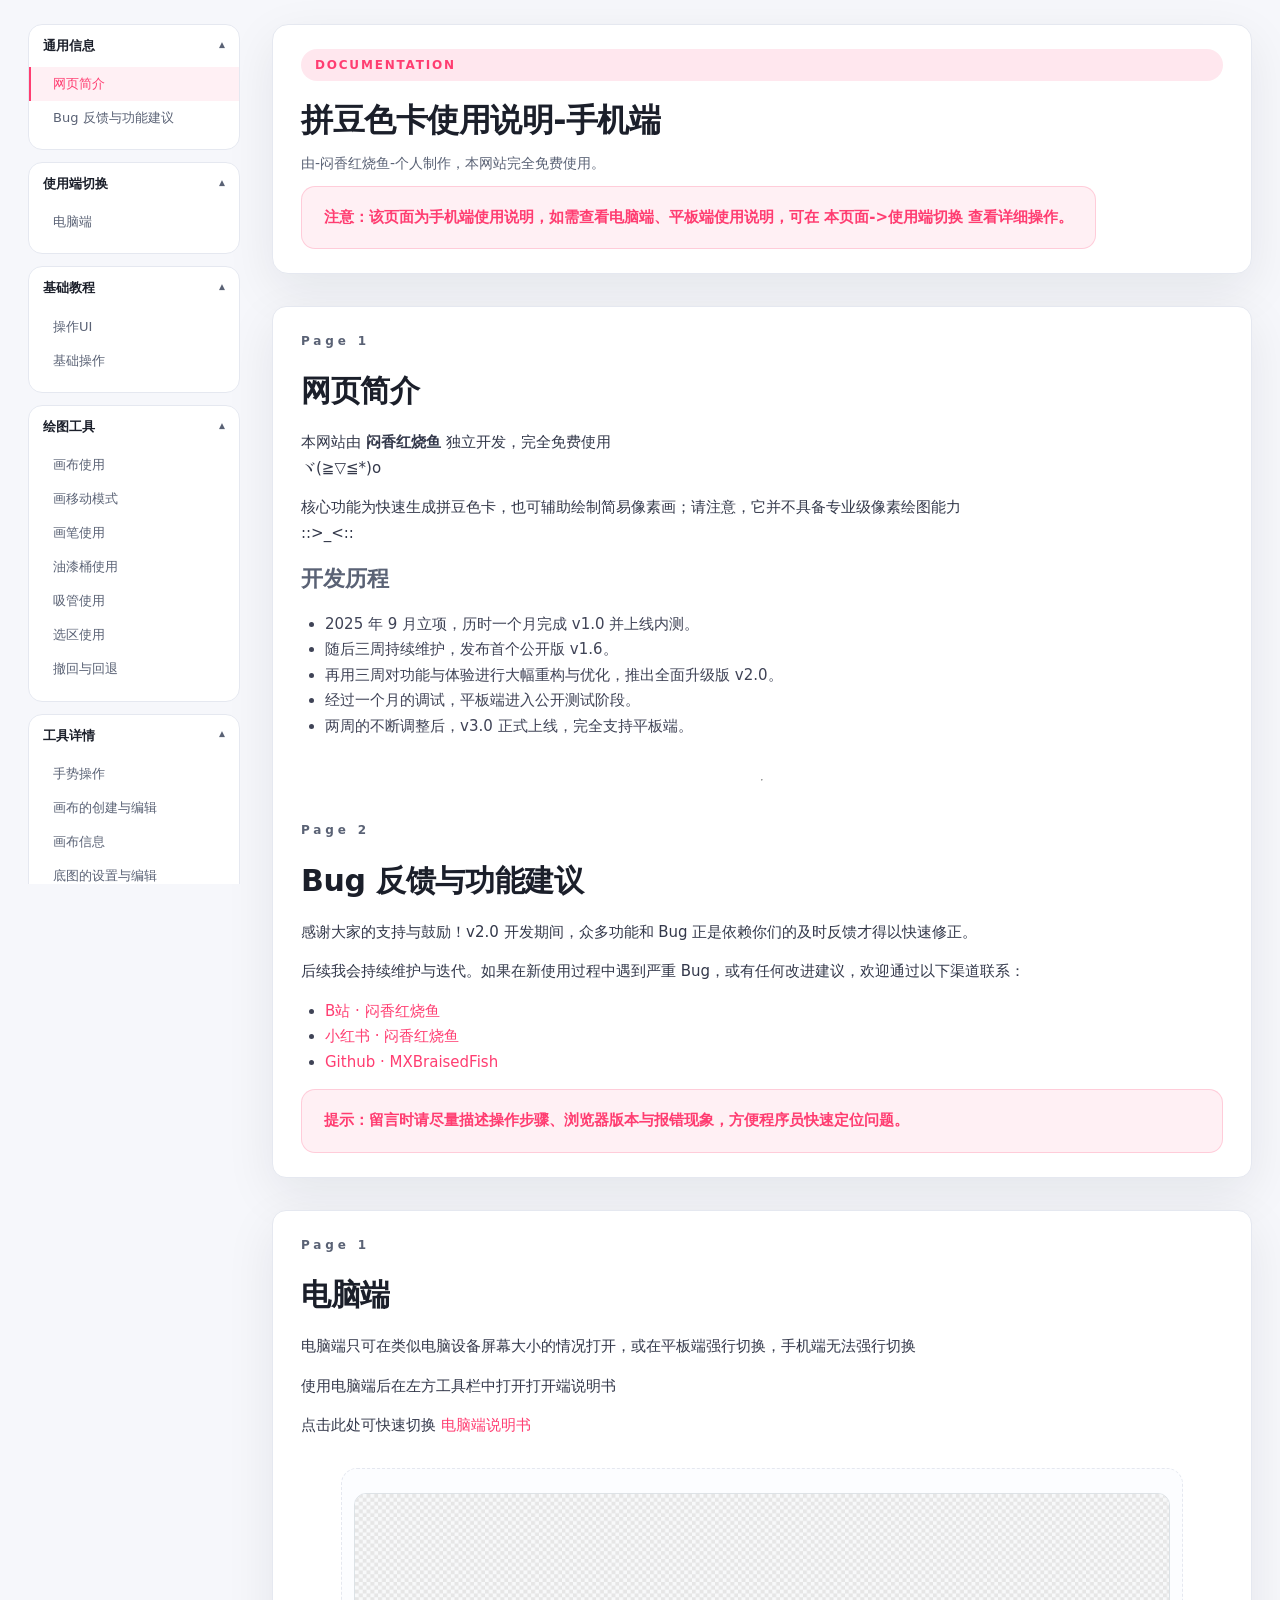
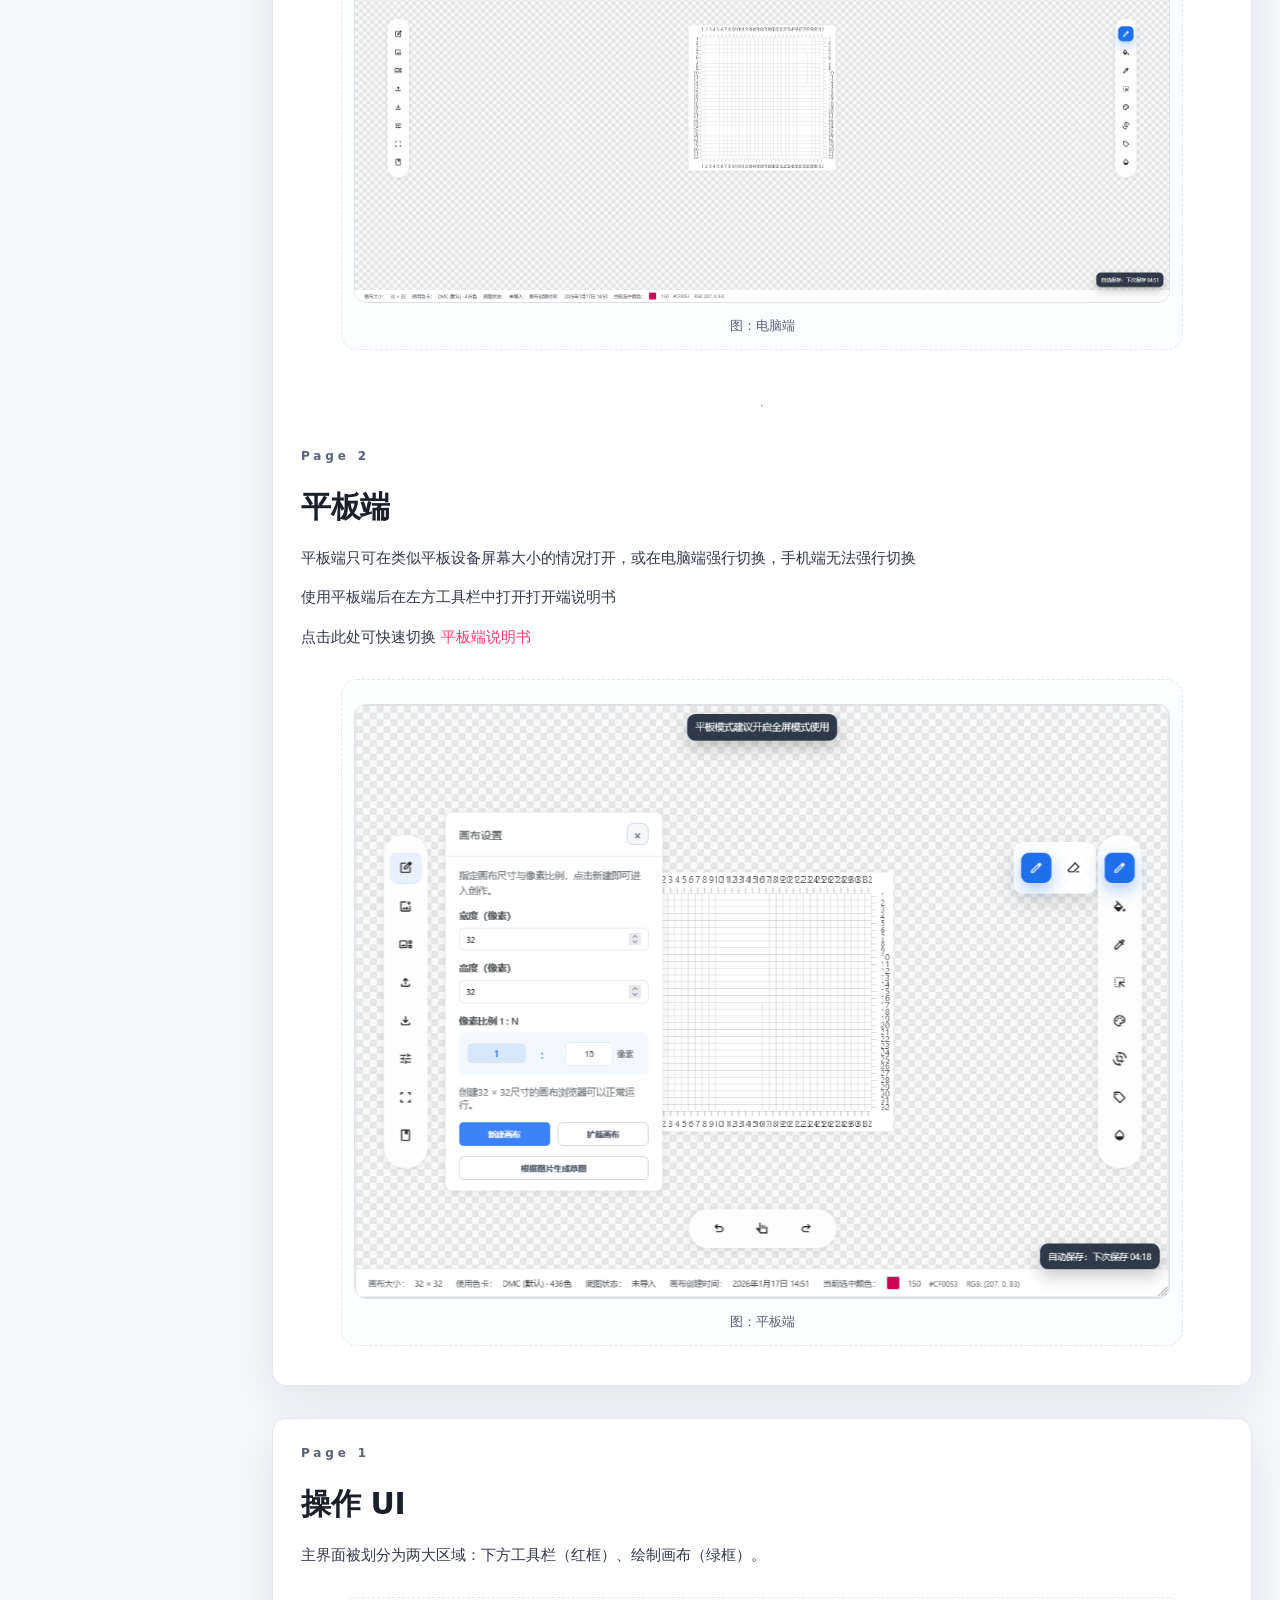
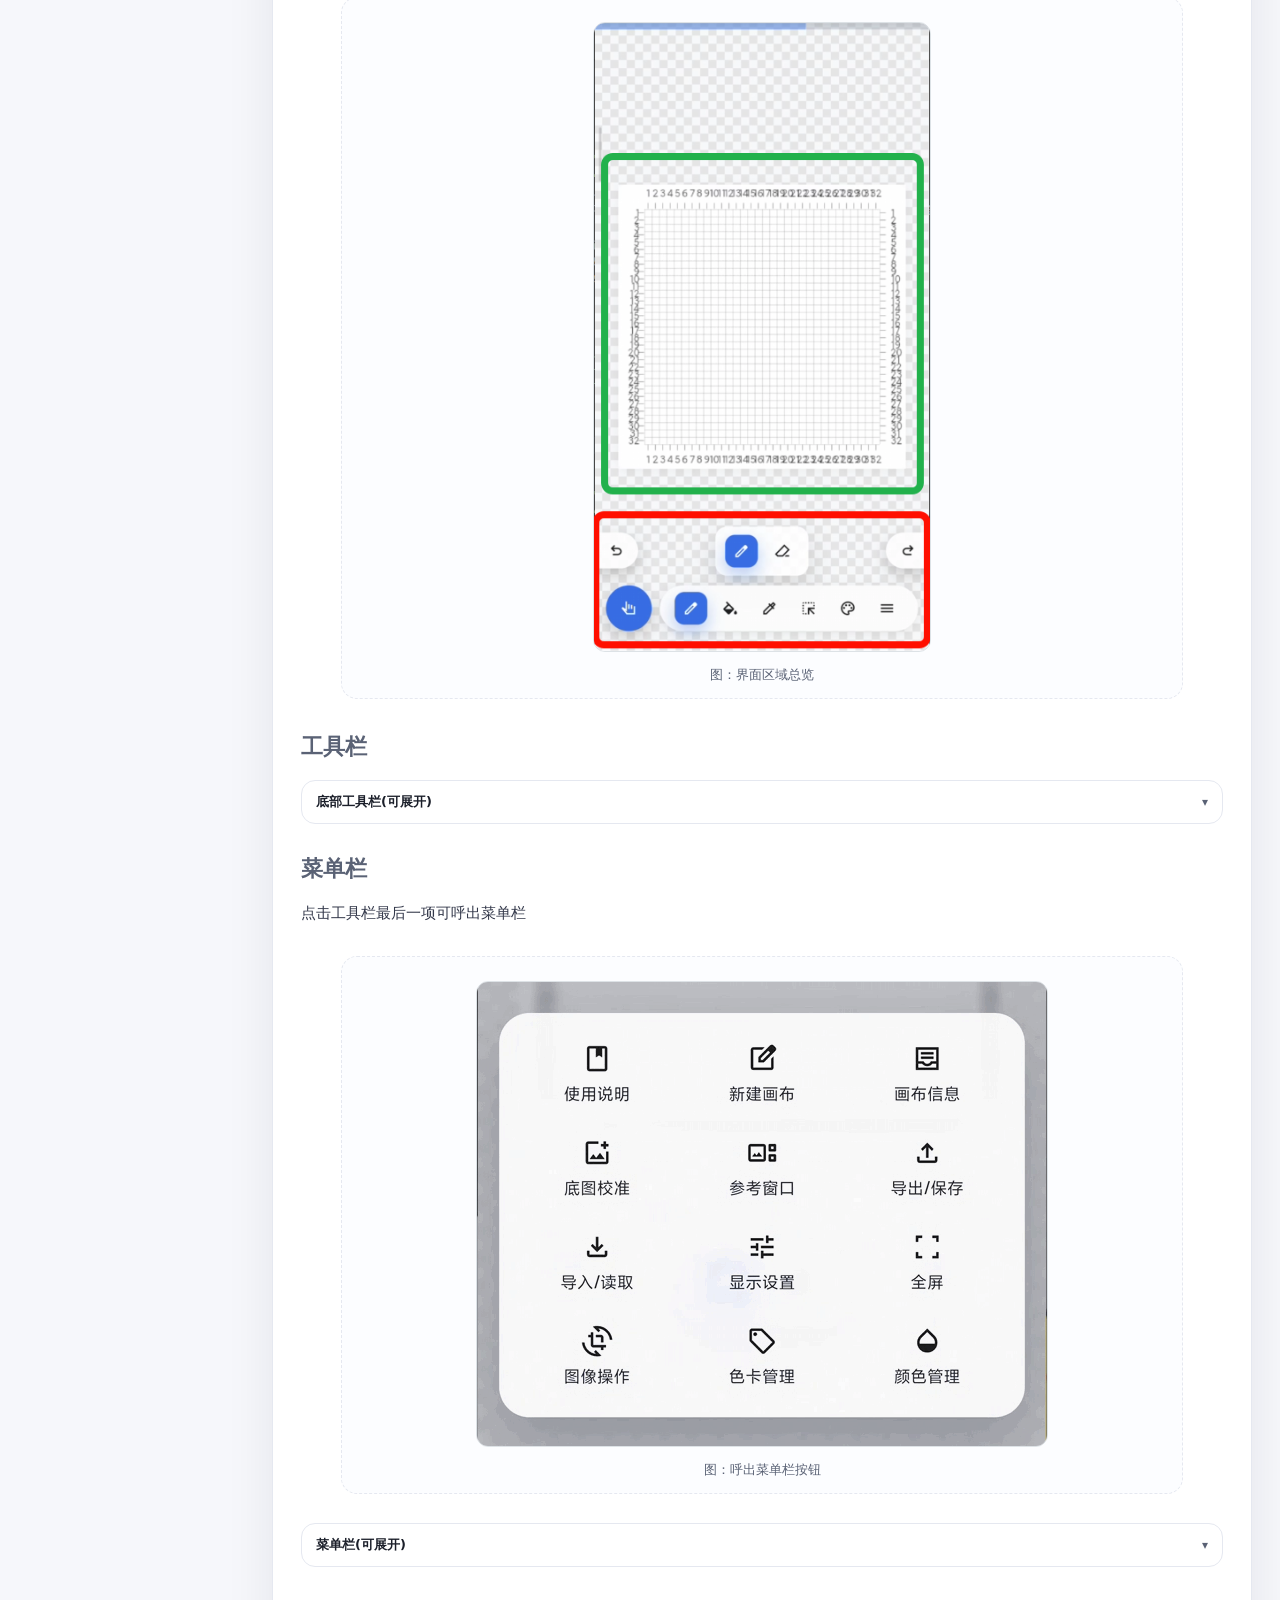
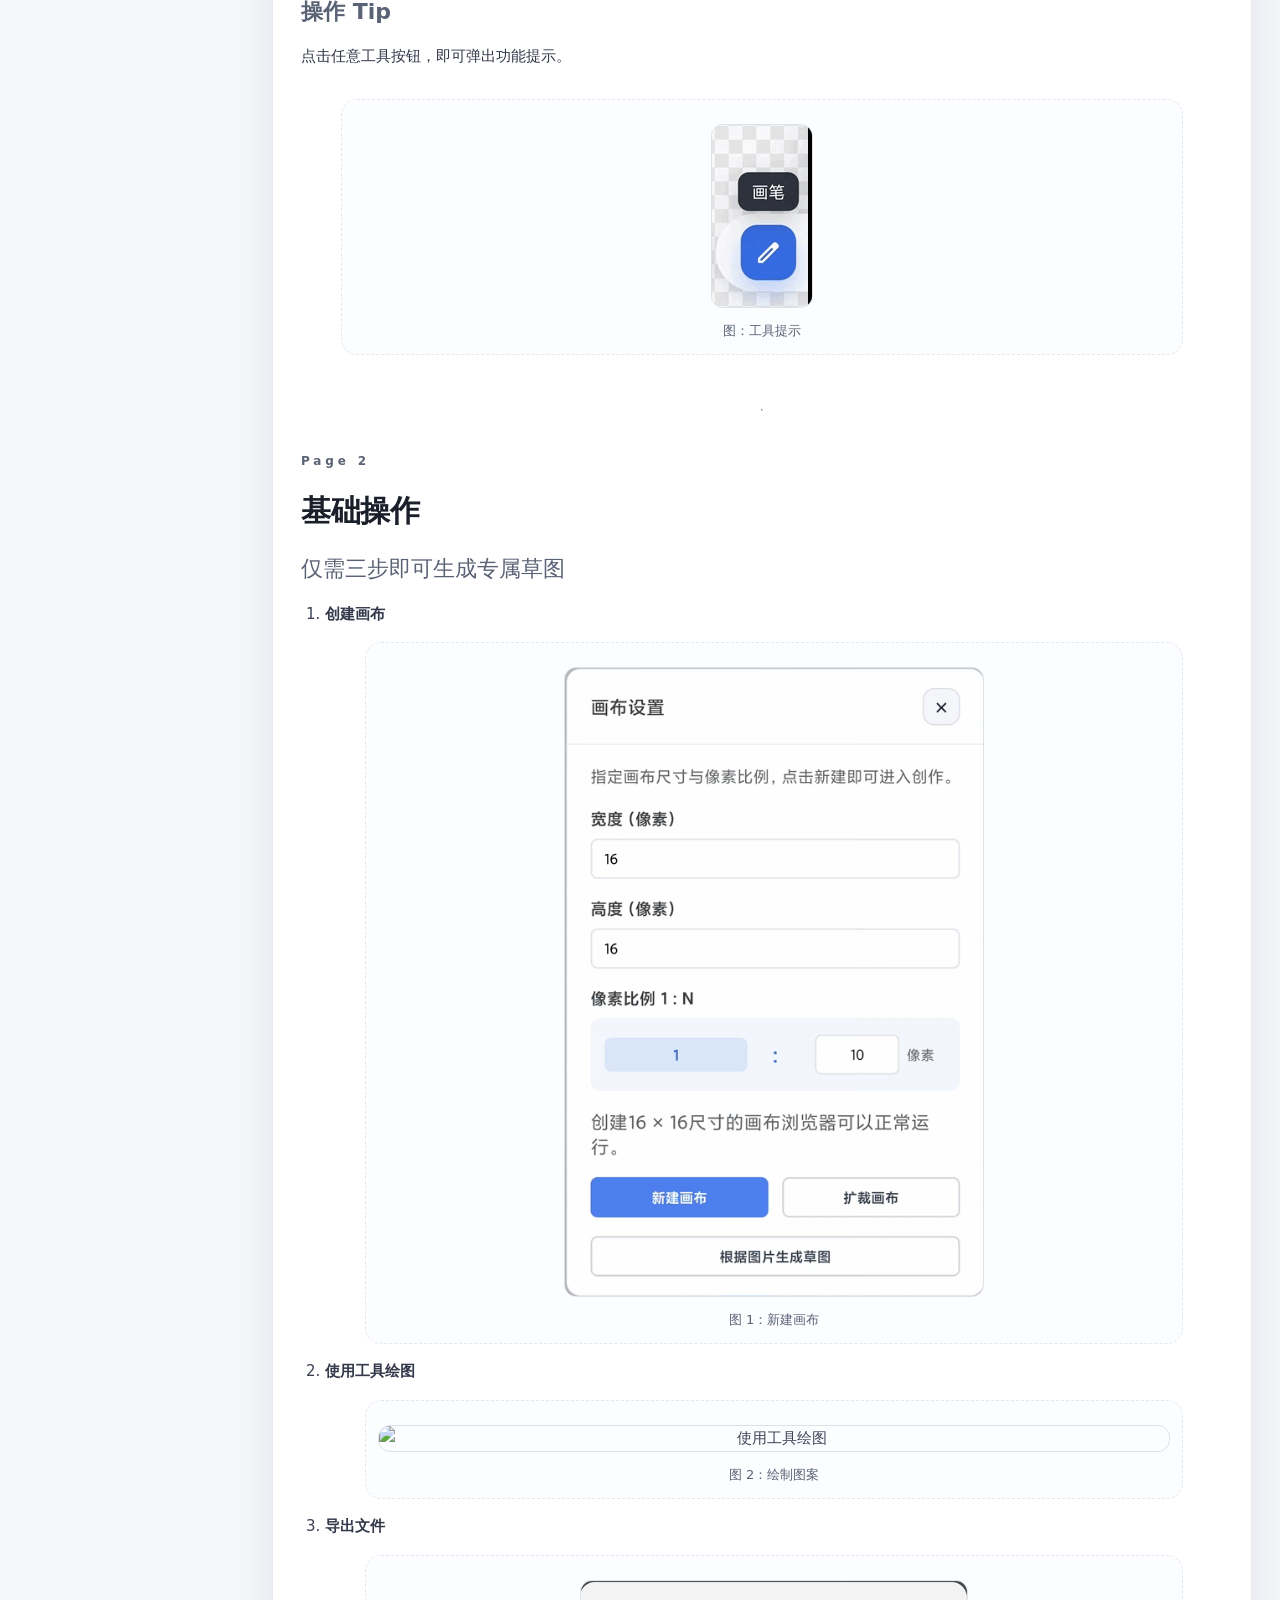
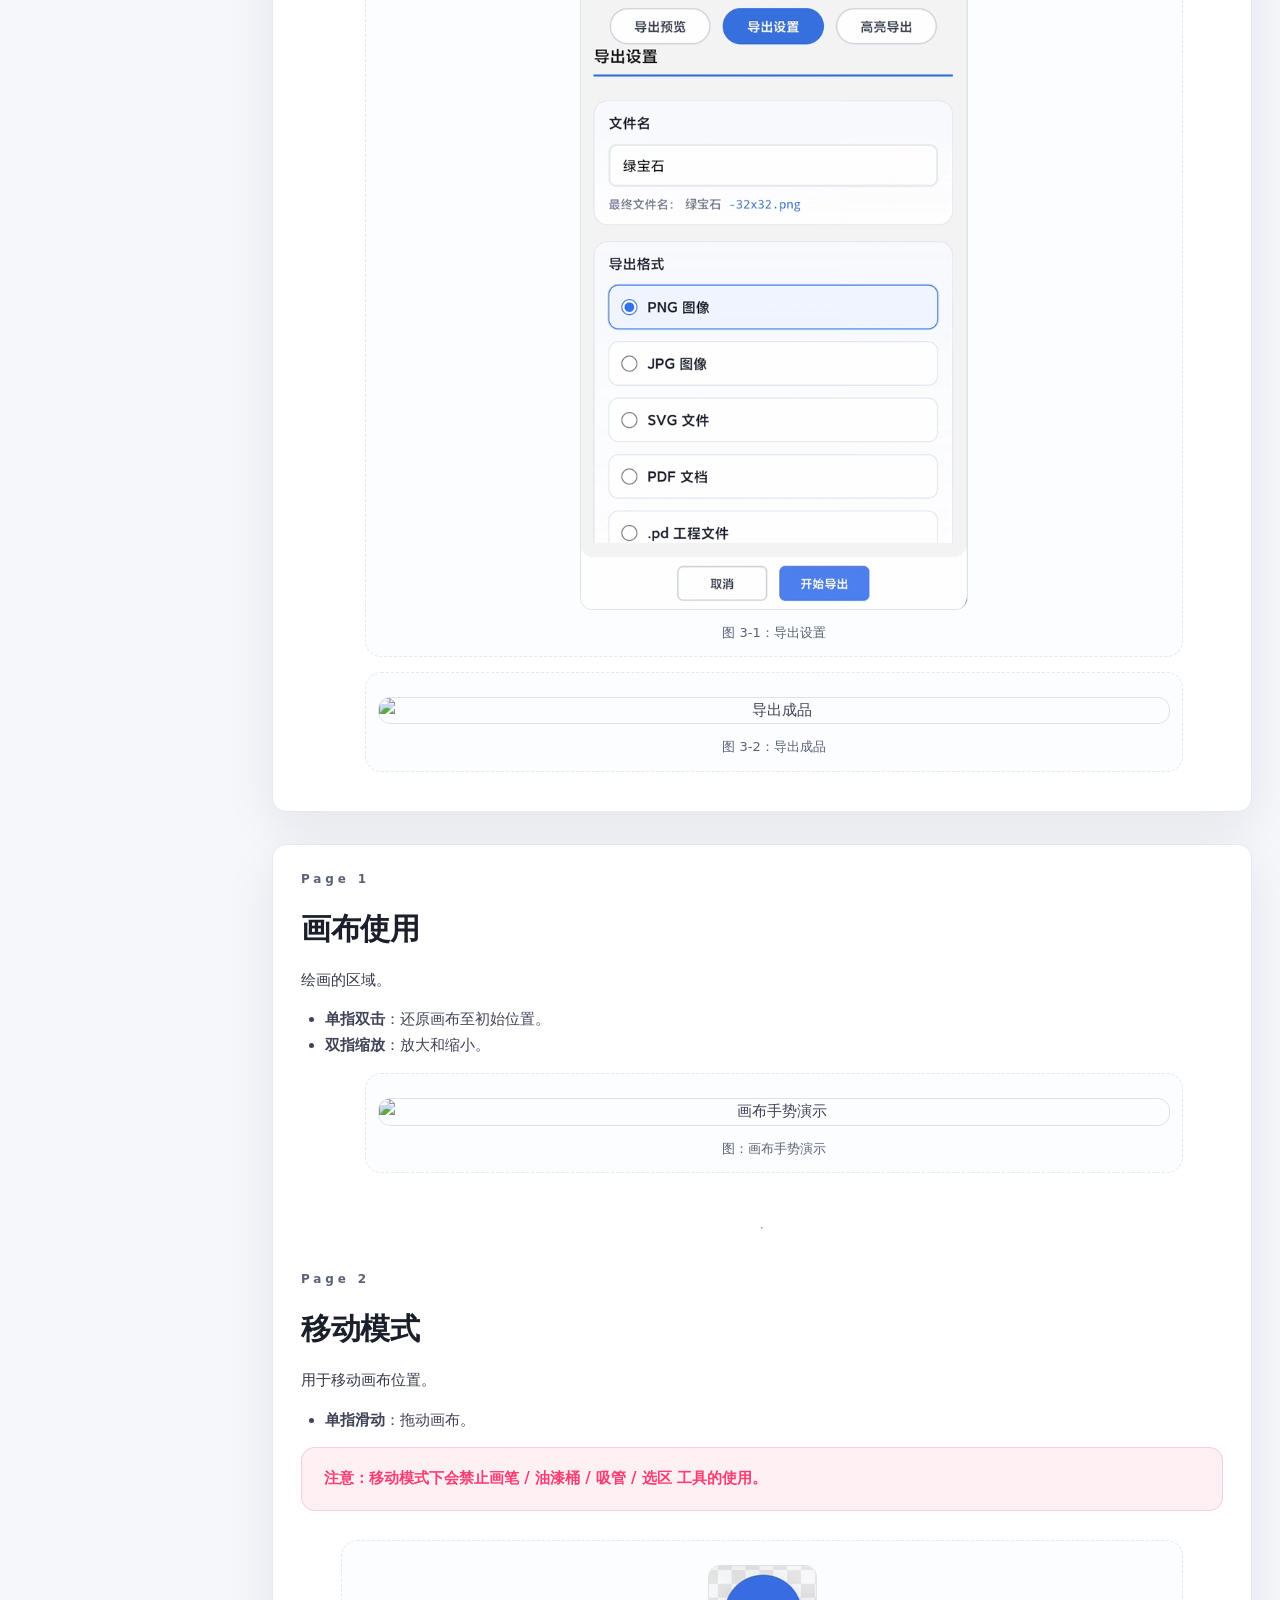
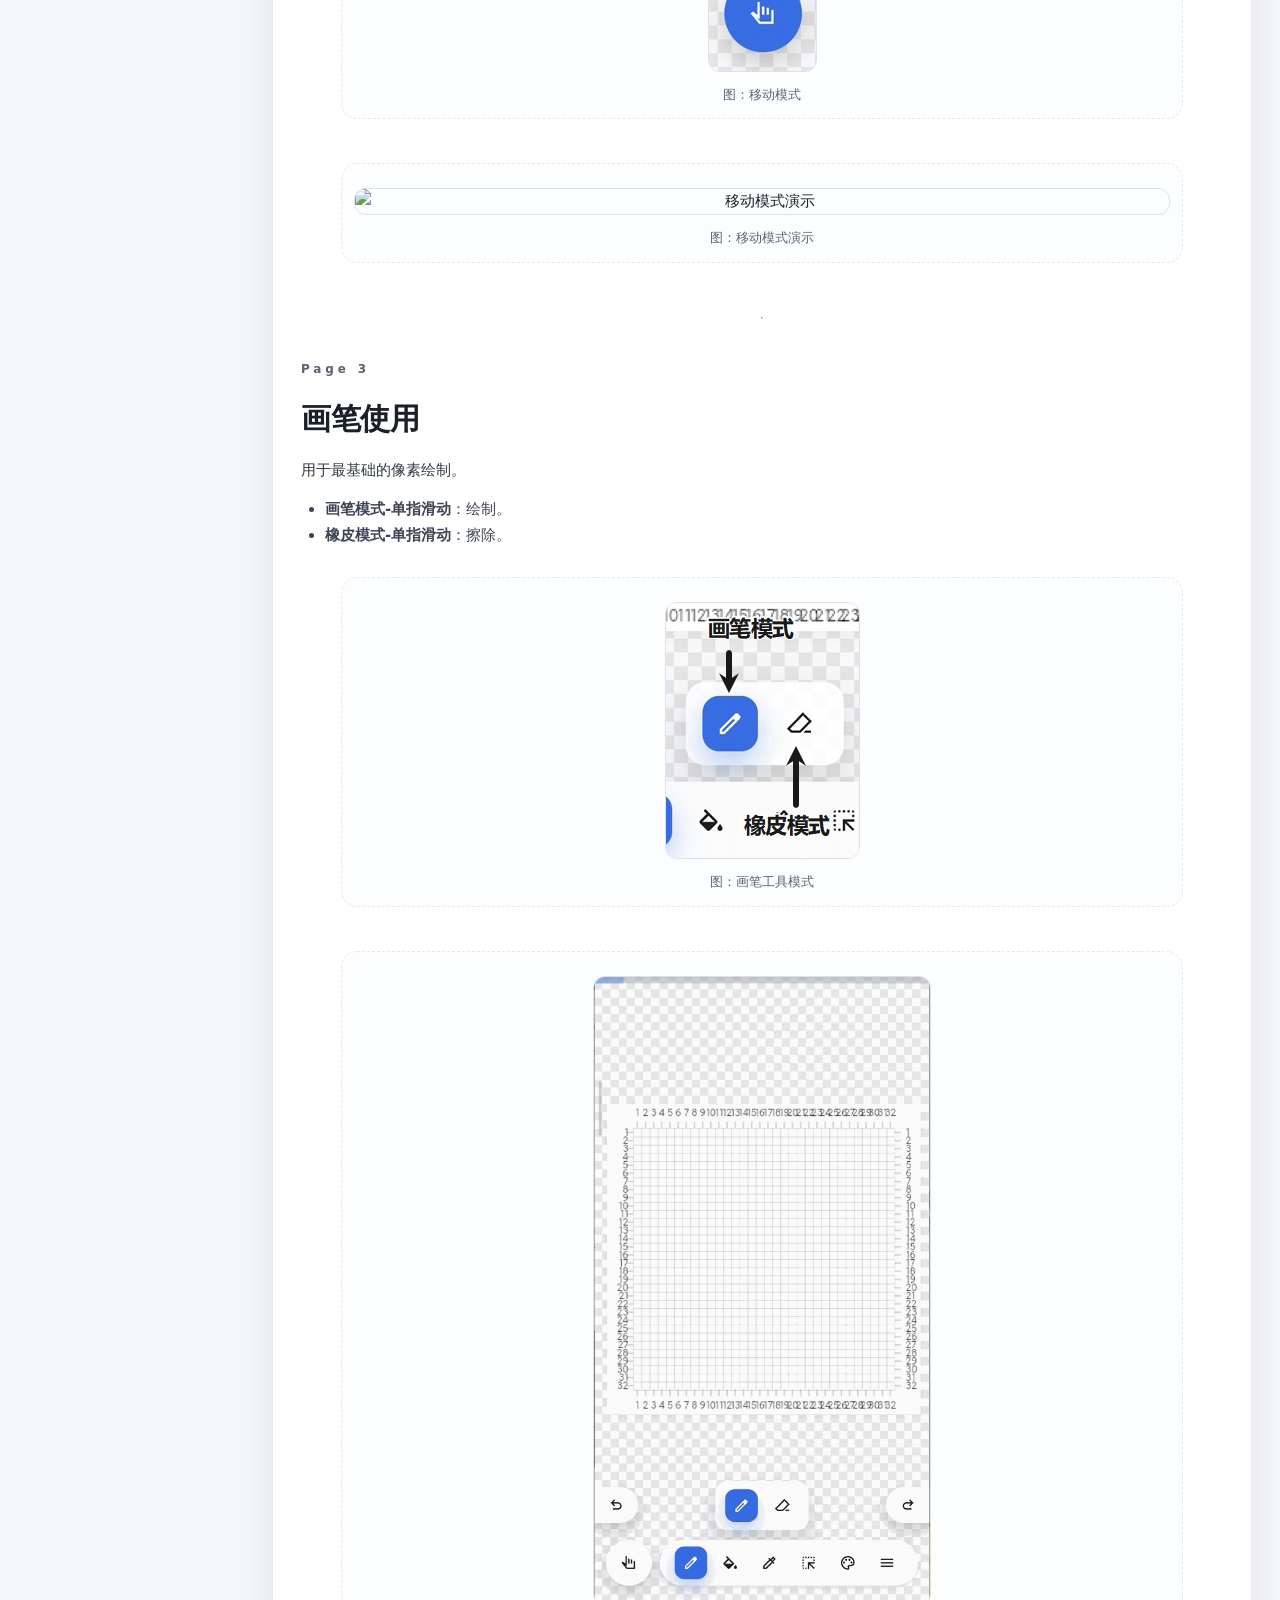
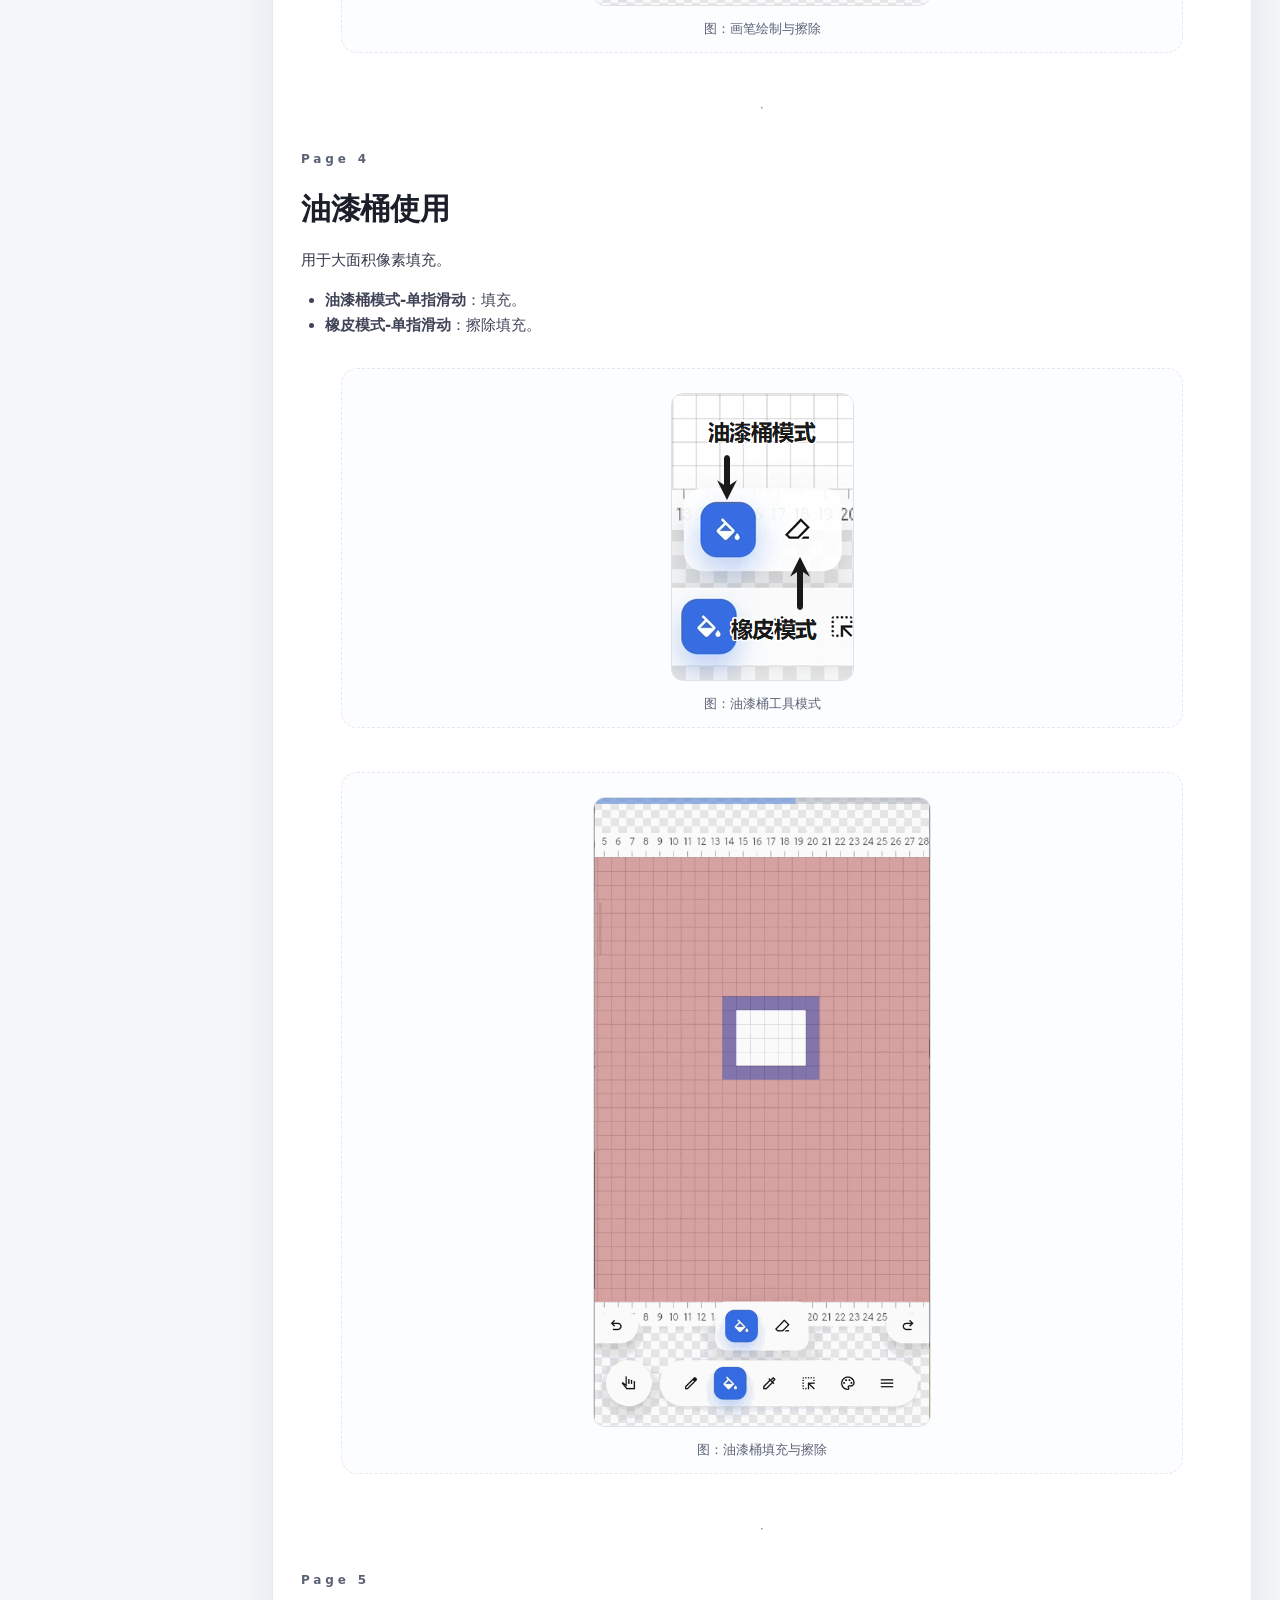
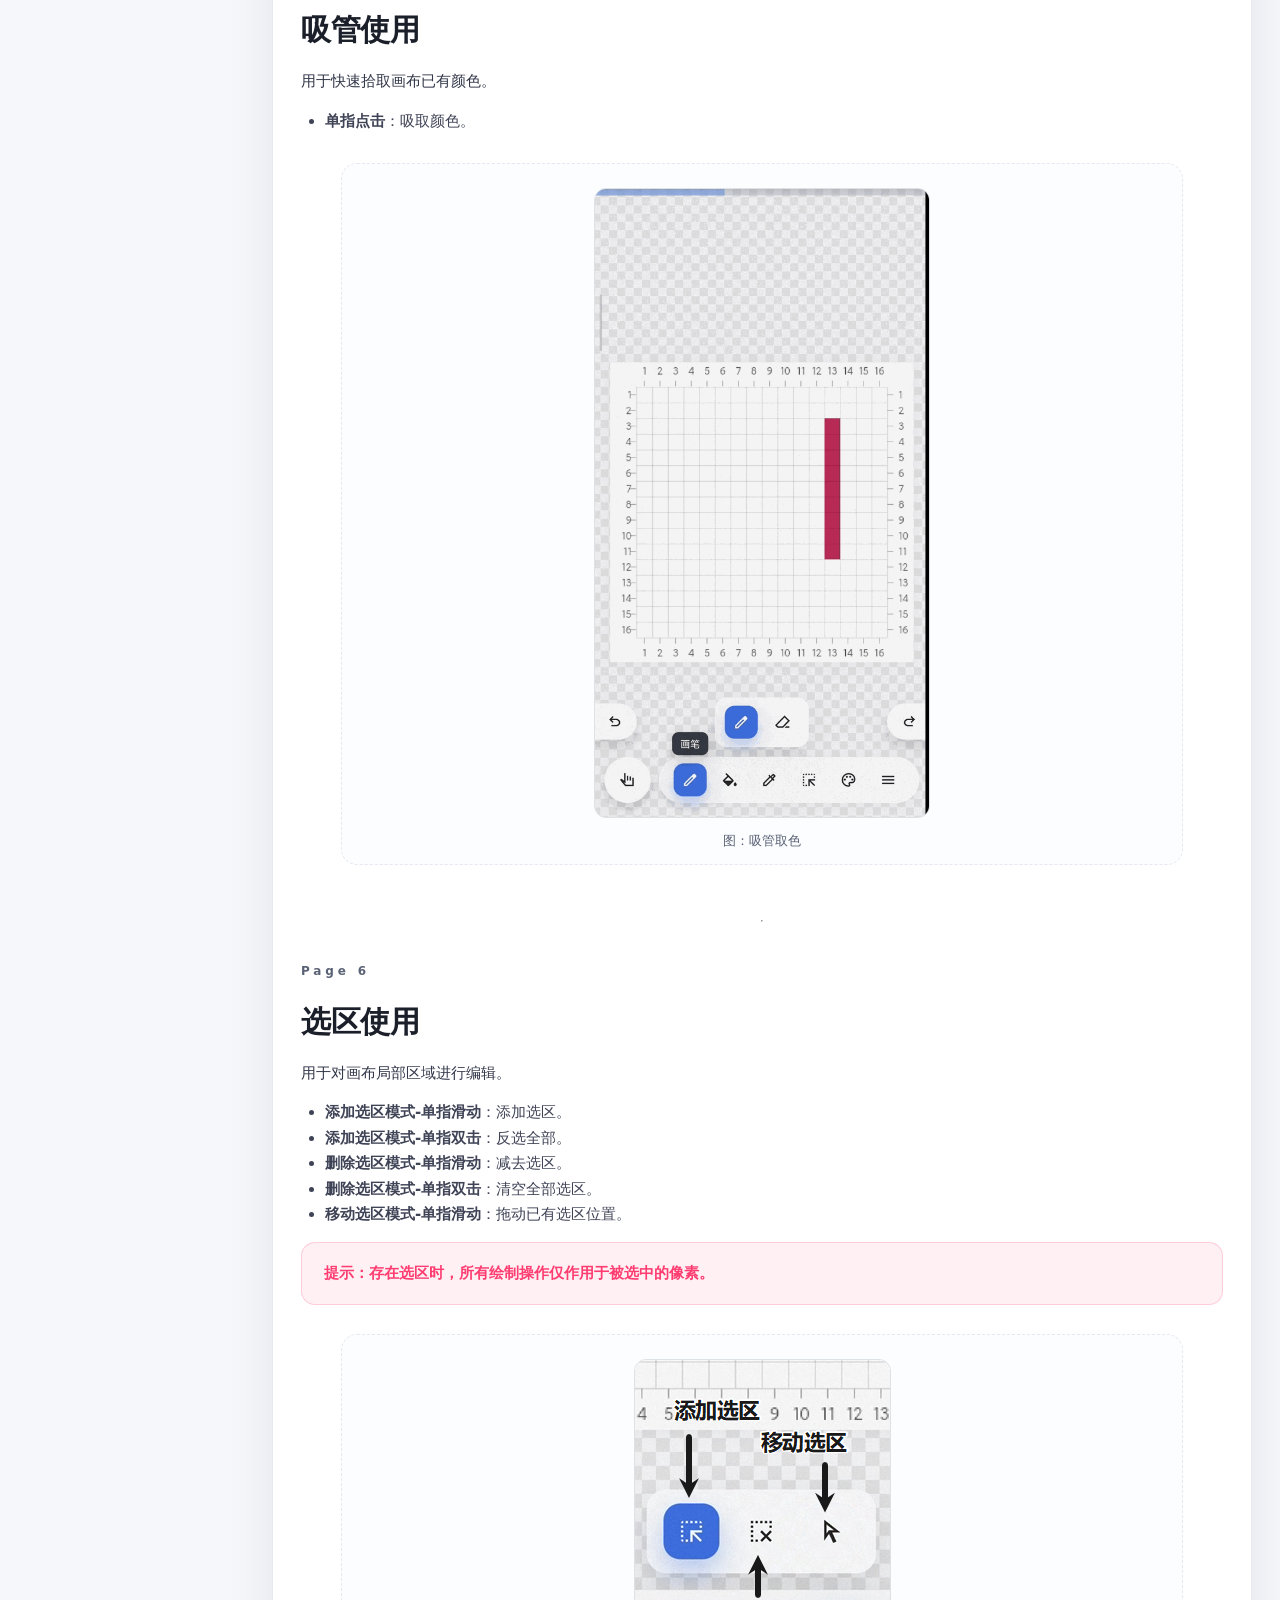
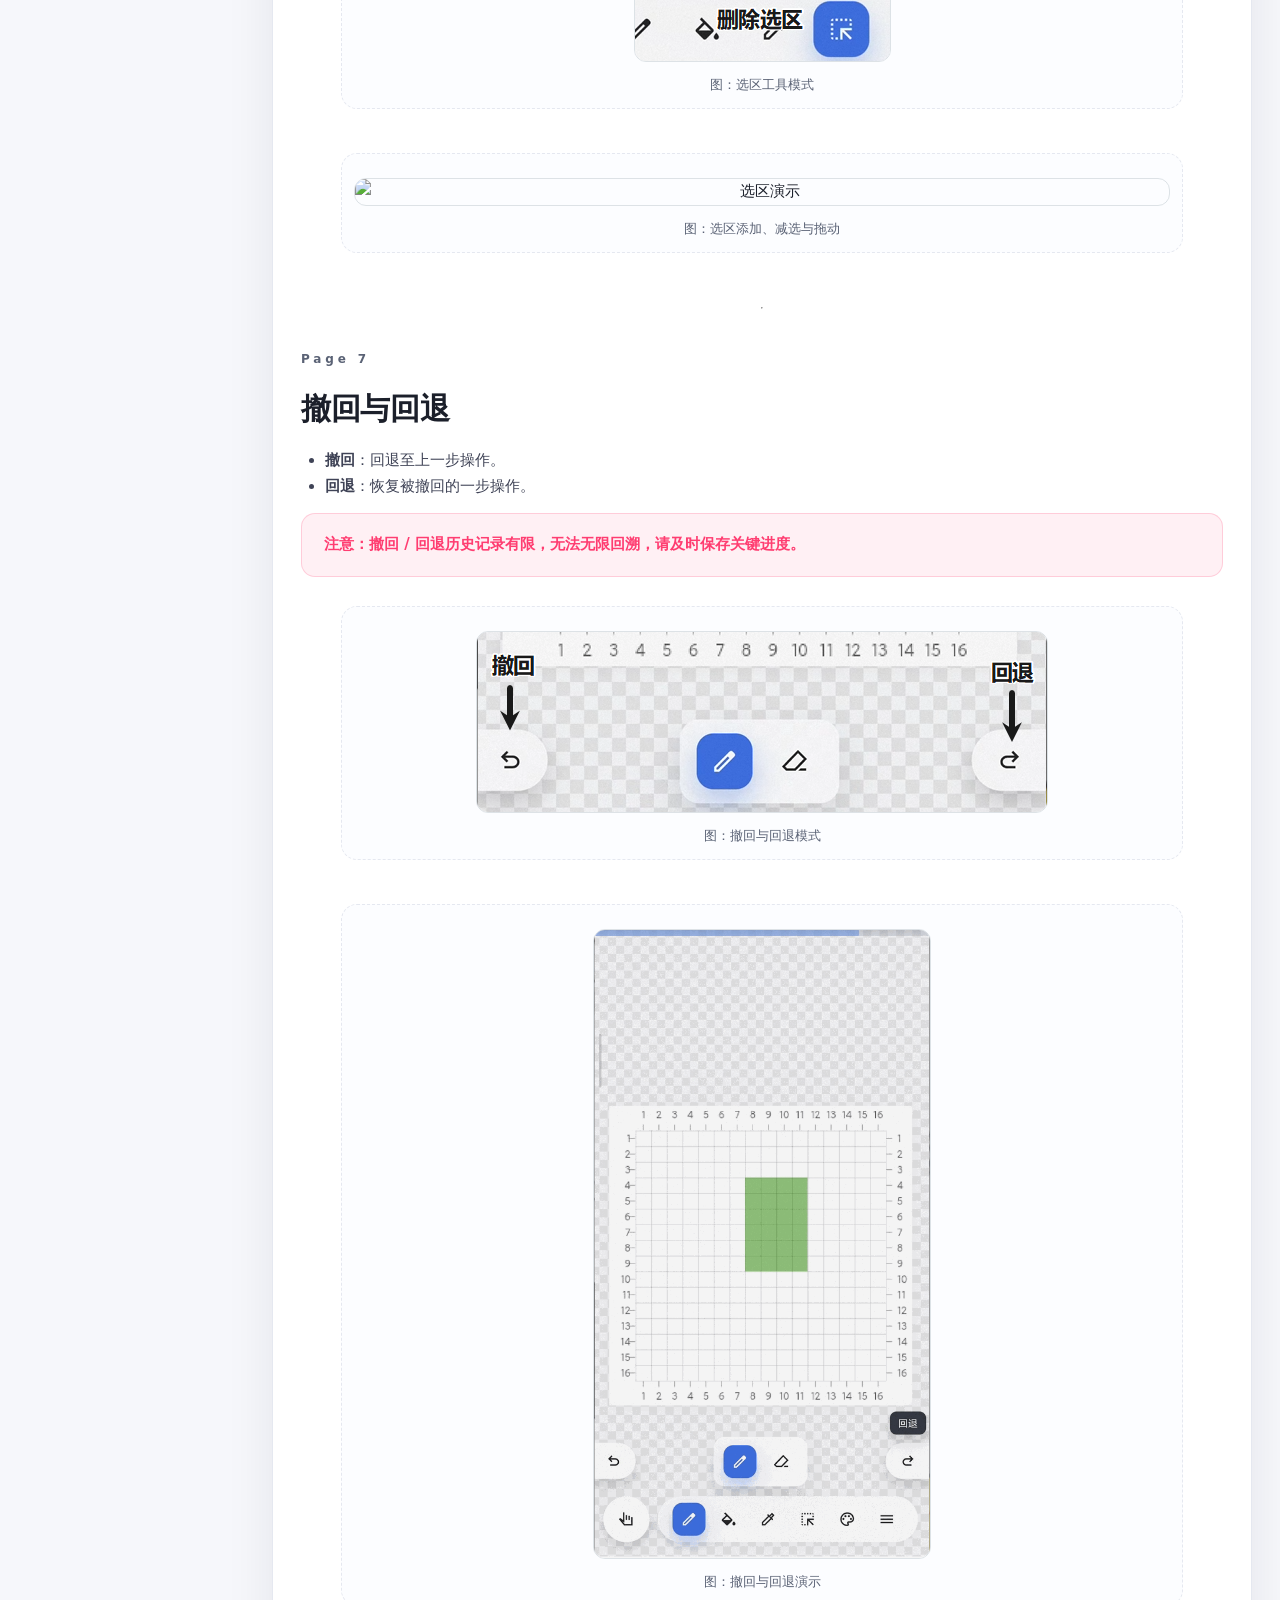
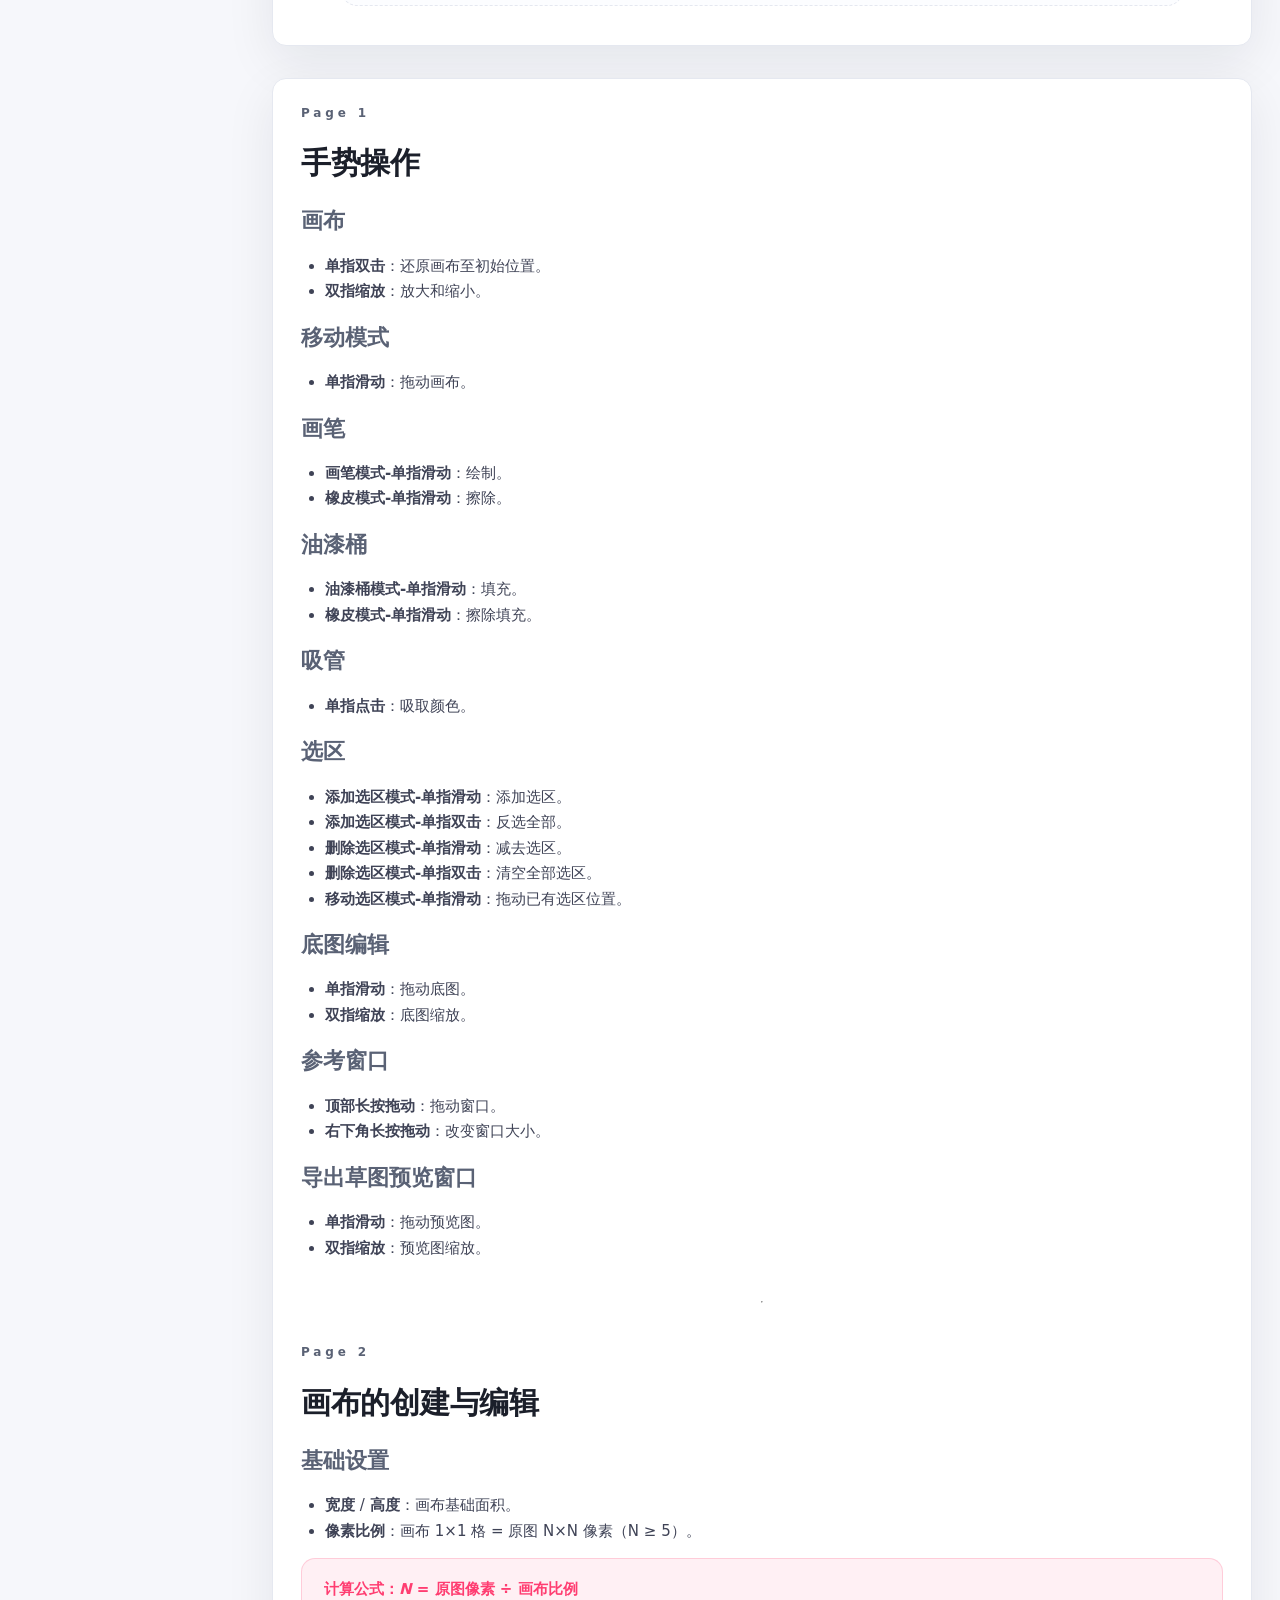
==== commit 99f6bcb1: "UPDATA" ====
--- a/manual-phone.html
+++ b/manual-phone.html
@@ -64,6 +64,7 @@
           <ul class="doc-tree">
             <li><a href="#chapter-gestures">手势操作</a></li>
             <li><a href="#chapter-canvas-edit">画布的创建与编辑</a></li>
+            <li><a href="#chapter-canvas-data">画布信息</a></li>
             <li><a href="#chapter-bg">底图的设置与编辑</a></li>
             <li><a href="#chapter-float-ref">参考图窗口</a></li>
             <li><a href="#chapter-export">导出草图</a></li>
@@ -164,33 +165,35 @@
         <section class="doc-section" id="to-tablet">
           <span class="doc-section__eyebrow">Page 1</span>
           <h2 class="doc-section__title">电脑端</h2>
-          <p class="doc-paragraph">可通过 左侧工具栏 -> 全屏和简洁模式开关 -> 改为电脑端操作与显示 将绘画操作切换为电脑端</p>
-          <p class="doc-paragraph">切换为电脑端后在左侧的工具栏重新打开说明书即可切换为电脑端说明书</p>
+          <p class="doc-paragraph">电脑端只可在类似电脑设备屏幕大小的情况打开，或在平板端强行切换，手机端无法强行切换</p>
+          <p class="doc-paragraph">使用电脑端后在左方工具栏中打开打开端说明书</p>
           <p class="doc-paragraph">点击此处可快速切换
             <a href="./manual.html" target="_self" rel="noopener noreferrer">
               电脑端说明书
             </a>
           </p>
           <figure class="doc-image">
-            <img src="./doc-phone-image/TO-tablet-where.png" alt="如何切换至平板端" />
-            <figcaption class="doc-image__caption">图：平板端切换演示</figcaption>
-          </figure>
-        </section>
+            <img src="./doc-phone-image/TO-computer-where.png" alt="电脑端" />
+            <figcaption class="doc-image__caption">图：电脑端</figcaption>
+          </figure>
+        </section>
+
+        <hr />
 
         <!-- 平板端 -->
         <section class="doc-section" id="to-tablet">
           <span class="doc-section__eyebrow">Page 2</span>
           <h2 class="doc-section__title">平板端</h2>
-          <p class="doc-paragraph">手机端只可在类似手机设备屏幕大小的情况打开，无法强行切换</p>
-          <p class="doc-paragraph">使用手机端后在下方菜单栏中打开手机端说明书</p>
+          <p class="doc-paragraph">平板端只可在类似平板设备屏幕大小的情况打开，或在电脑端强行切换，手机端无法强行切换</p>
+          <p class="doc-paragraph">使用平板端后在左方工具栏中打开打开端说明书</p>
           <p class="doc-paragraph">点击此处可快速切换
-            <a href="./manual-phone.html" target="_self" rel="noopener noreferrer">
-              手机端说明书
+            <a href="./manual-tablet.html" target="_self" rel="noopener noreferrer">
+              平板端说明书
             </a>
           </p>
           <figure class="doc-image">
-            <img src="./doc-image/TO-tablet-where.png" alt="手机端" />
-            <figcaption class="doc-image__caption">图：手机端</figcaption>
+            <img src="./doc-phone-image/TO-tablet-where.png" alt="平板端" />
+            <figcaption class="doc-image__caption">图：平板端</figcaption>
           </figure>
         </section>
       </article>
@@ -202,7 +205,7 @@
           <span class="doc-section__eyebrow">Page 1</span>
           <h2 class="doc-section__title">操作 UI</h2>
           <p class="doc-paragraph">
-            主界面被划分为三大区域：左右下工具栏（红框）、绘制画布（蓝框）与底部信息栏（绿框）。
+            主界面被划分为两大区域：下方工具栏（红框）、绘制画布（绿框）。
           </p>
           <figure class="doc-image">
             <img src="./doc-phone-image/UI-position.png" alt="界面区域划分示意" />
@@ -210,53 +213,50 @@
           </figure>
 
           <h3 class="doc-section__subtitle">工具栏</h3>
-
           <details class="doc-tree-group" close>
-            <summary>左侧工具栏(可展开)</summary>
+            <summary>底部工具栏(可展开)</summary>
             <ul class="doc-list doc-list--unordered">
-              <li>新建画布/扩裁画布</li>
-              <li>导入或校准底图</li>
-              <li>打开参考窗口</li>
-              <li>导出文件或本地保存</li>
-              <li>导入文件或本地读取</li>
-              <li>显示模式设置</li>
-              <li>全屏 / 简洁模式开关</li>
-              <li>查看使用手册与更新日志</li>
+              <li>撤回 / 回退 <span style="color: #1eaf49;">(绿框)</span></li>
+              <li>移动模式 <span style="color: #eec03a;">(黄框)</span></li>
+              <li>画笔 <span style="color: #fe0d03;">(红框)</span></li>
+              <li>油漆桶 <span style="color: #fe0d03;">(红框)</span></li>
+              <li>吸管 <span style="color: #fe0d03;">(红框)</span></li>
+              <li>选区 <span style="color: #fe0d03;">(红框)</span></li>
+              <li>调色板 <span style="color: #fe0d03;">(红框)</span></li>
+              <li>菜单栏 <span style="color: #fe0d03;">(红框)</span></li>
             </ul>
             <figure class="doc-image">
-              <img src="./doc-phone-image/UI-left-toolbar.png" alt="左侧工具栏" />
-              <figcaption class="doc-image__caption">图：左侧工具栏</figcaption>
+              <img src="./doc-phone-image/UI-toolbar.png" alt="下方工具栏" />
+              <figcaption class="doc-image__caption">图：下方工具栏</figcaption>
             </figure>
           </details>
 
+          <h3 class="doc-section__subtitle">菜单栏</h3>
+          <p class="doc-paragraph">点击工具栏最后一项可呼出菜单栏</p>
+          <figure class="doc-image">
+            <img src="./doc-phone-image/UI-tool-manaul-click.gif" alt="呼出菜单栏按钮" />
+            <figcaption class="doc-image__caption">图：呼出菜单栏按钮</figcaption>
+          </figure>
+
           <details class="doc-tree-group" close>
-            <summary>右侧工具栏(可展开)</summary>
+            <summary>菜单栏(可展开)</summary>
             <ul class="doc-list doc-list--unordered">
-              <li>画笔</li>
-              <li>油漆桶</li>
-              <li>吸管</li>
-              <li>选区</li>
-              <li>调色板</li>
+              <li>使用说明</li>
+              <li>新建画布</li>
+              <li>画布信息</li>
+              <li>底图校准</li>
+              <li>参考窗口</li>
+              <li>导出 / 保存</li>
+              <li>导入 / 读取</li>
+              <li>显示设置</li>
+              <li>全屏</li>
               <li>图像操作</li>
               <li>色卡管理</li>
               <li>颜色管理</li>
             </ul>
             <figure class="doc-image">
-              <img src="./doc-phone-image/UI-right-toolbar.png" alt="右侧工具栏" />
-              <figcaption class="doc-image__caption">图：右侧工具栏</figcaption>
-            </figure>
-          </details>
-
-          <details class="doc-tree-group" close>
-            <summary>下方工具栏(可展开)</summary>
-            <ul class="doc-list doc-list--unordered">
-              <li>撤回</li>
-              <li>移动模式</li>
-              <li>回退</li>
-            </ul>
-            <figure class="doc-image">
-              <img src="./doc-phone-image/UI-bottom-toolbar.png" alt="下方工具栏" />
-              <figcaption class="doc-image__caption">图：下方工具栏</figcaption>
+              <img src="./doc-phone-image/UI-manaul.png" alt="菜单栏" />
+              <figcaption class="doc-image__caption">图：菜单栏</figcaption>
             </figure>
           </details>
 
@@ -265,15 +265,6 @@
           <figure class="doc-image">
             <img src="./doc-phone-image/UI-tool-tips.gif" alt="工具提示示意" />
             <figcaption class="doc-image__caption">图：工具提示</figcaption>
-          </figure>
-
-          <h3 class="doc-section__subtitle">信息栏</h3>
-          <p class="doc-paragraph">
-            底部信息栏实时显示画布基础信息，从左到右依次为：画布大小、使用色卡、底图状态、画布创建时间、当前选中颜色。
-          </p>
-          <figure class="doc-image">
-            <img src="./doc-phone-image/UI-bottom.png" alt="底部信息栏" />
-            <figcaption class="doc-image__caption">图：底部信息栏</figcaption>
           </figure>
         </section>
 
@@ -295,7 +286,7 @@
             <li>
               <p class="doc-paragraph"><strong>使用工具绘图</strong></p>
               <figure class="doc-image">
-                <img src="./doc-phone-image/BASEUSE-draw.png" alt="使用工具绘图" />
+                <img src="./doc-tablet-image/BASEUSE-draw.png" alt="使用工具绘图" />
                 <figcaption class="doc-image__caption">图 2：绘制图案</figcaption>
               </figure>
             </li>
@@ -306,7 +297,7 @@
                 <figcaption class="doc-image__caption">图 3-1：导出设置</figcaption>
               </figure>
               <figure class="doc-image">
-                <img src="./doc-phone-image/BASEUSE-import-image.png" alt="导出成品" />
+                <img src="./doc-image/BASEUSE-import-image.png" alt="导出成品" />
                 <figcaption class="doc-image__caption">图 3-2：导出成品</figcaption>
               </figure>
             </li>
@@ -552,7 +543,7 @@
             </article>
             <article class="doc-card">
               <p class="doc-card__title">导入后 16×16（N=10）</p>
-              <img src="./doc-phone-image/BASEUSE-draw.png" alt="导入后" />
+              <img src="./doc-tablet-image/BASEUSE-draw.png" alt="导入后" />
             </article>
           </div>
           <div class="doc-quote">建议：N 取整数倍，确保像素边缘对齐。</div>
@@ -648,9 +639,17 @@
 
         <hr />
 
+        <!-- 画布信息 -->
+        <section class="doc-section" id="chapter-canvas-data">
+          <span class="doc-section__eyebrow">Page 3</span>
+          <h2 class="doc-section__title">画布信息</h2>
+        </section>
+
+        <hr />
+
         <!-- 底图的设置与编辑 -->
         <section class="doc-section" id="chapter-bg">
-          <span class="doc-section__eyebrow">Page 3</span>
+          <span class="doc-section__eyebrow">Page 4</span>
           <h2 class="doc-section__title">底图的设置与编辑</h2>
 
           <h3 class="doc-section__subtitle">基础设置</h3>
@@ -680,7 +679,7 @@
 
         <!-- 参考图窗口 -->
         <section class="doc-section" id="chapter-float-ref">
-          <span class="doc-section__eyebrow">Page 4</span>
+          <span class="doc-section__eyebrow">Page 5</span>
           <h2 class="doc-section__title">参考图窗口</h2>
           <figure class="doc-image">
             <img src="./doc-phone-image/TOOL-floatrefer.png" alt="参考图窗口" />
@@ -730,7 +729,7 @@
 
         <!-- 导出草图 -->
         <section class="doc-section" id="chapter-export">
-          <span class="doc-section__eyebrow">Page 5</span>
+          <span class="doc-section__eyebrow">Page 6</span>
           <h2 class="doc-section__title">导出草图</h2>
           <p class="doc-paragraph">
             导出窗口可自定义色号、坐标系、背景等内容，并支持高亮指定颜色单独输出。
@@ -833,7 +832,7 @@
 
         <!-- 导入 PD 工程文件 -->
         <section class="doc-section" id="chapter-import-pd">
-          <span class="doc-section__eyebrow">Page 6</span>
+          <span class="doc-section__eyebrow">Page 7</span>
           <h2 class="doc-section__title">导入 PD 工程文件</h2>
           <p class="doc-paragraph">
             <code>.pd</code> 工程文件为本站自定义格式，可在任意浏览器内恢复完整草图，支持跨网页传输。
@@ -893,7 +892,7 @@
 
         <!-- 本地存储 -->
         <section class="doc-section" id="chapter-localsave">
-          <span class="doc-section__eyebrow">Page 7</span>
+          <span class="doc-section__eyebrow">Page 8</span>
           <h2 class="doc-section__title">本地存储</h2>
 
           <p class="doc-paragraph">
@@ -961,7 +960,7 @@
 
         <!-- 显示设置 -->
         <section class="doc-section" id="chapter-display">
-          <span class="doc-section__eyebrow">Page 8</span>
+          <span class="doc-section__eyebrow">Page 9</span>
           <h2 class="doc-section__title">显示设置</h2>
           <p class="doc-paragraph">调整画布显示效果与辅助工具，实时生效。</p>
           <figure class="doc-image">
@@ -1030,7 +1029,7 @@
 
         <!-- 全屏与简洁模式 -->
         <section class="doc-section" id="chapter-screen">
-          <span class="doc-section__eyebrow">Page 9</span>
+          <span class="doc-section__eyebrow">Page 10</span>
           <h2 class="doc-section__title">全屏模式</h2>
 
           <div class="doc-callout">
@@ -1051,7 +1050,7 @@
 
         <!-- 调色板 -->
         <section class="doc-section" id="chapter-palette">
-          <span class="doc-section__eyebrow">Page 10</span>
+          <span class="doc-section__eyebrow">Page 11</span>
           <h2 class="doc-section__title">调色板</h2>
           <p class="doc-paragraph">调色板用于切换绘制颜色，支持常规色与特殊色快速选取。</p>
           <figure class="doc-image">
@@ -1074,7 +1073,7 @@
 
         <!-- 图像操作 -->
         <section class="doc-section" id="chapter-image-op">
-          <span class="doc-section__eyebrow">Page 11</span>
+          <span class="doc-section__eyebrow">Page 12</span>
           <h2 class="doc-section__title">图像操作</h2>
           <p class="doc-paragraph">
             提供图像翻转、旋转及对称绘制功能，可快速生成对称图案或调整画面方向。
@@ -1100,7 +1099,7 @@
 
         <!-- 色卡管理 -->
         <section class="doc-section" id="chapter-colorcard">
-          <span class="doc-section__eyebrow">Page 12</span>
+          <span class="doc-section__eyebrow">Page 13</span>
           <h2 class="doc-section__title">色卡管理</h2>
           <p class="doc-paragraph">在此窗口可切换、重置、新增或删除色卡，支持默认色卡与自定义色卡混合使用。</p>
           <figure class="doc-image">
@@ -1134,7 +1133,7 @@
 
         <!-- 颜色管理 -->
         <section class="doc-section" id="chapter-color-manage">
-          <span class="doc-section__eyebrow">Page 13</span>
+          <span class="doc-section__eyebrow">Page 14</span>
           <h2 class="doc-section__title">颜色管理</h2>
 
           <h3 class="doc-section__subtitle">颜色管理窗口</h3>
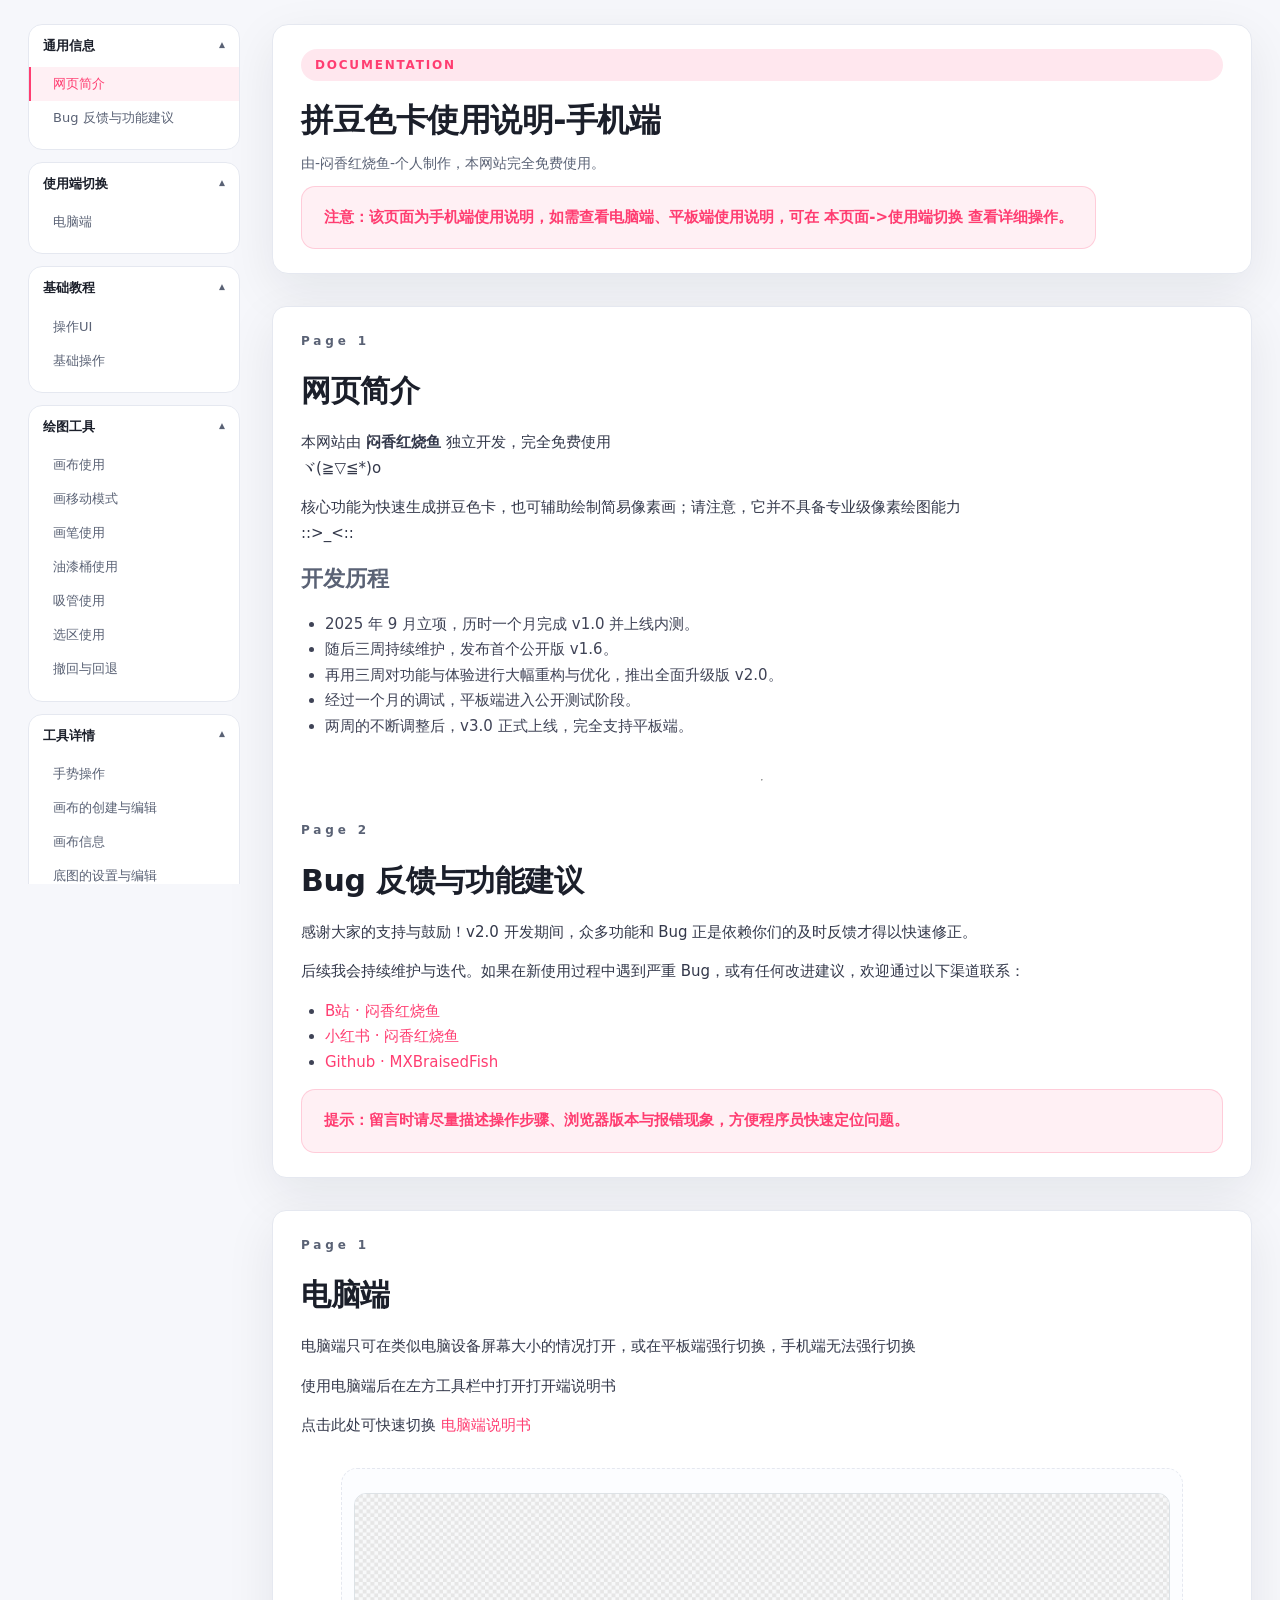
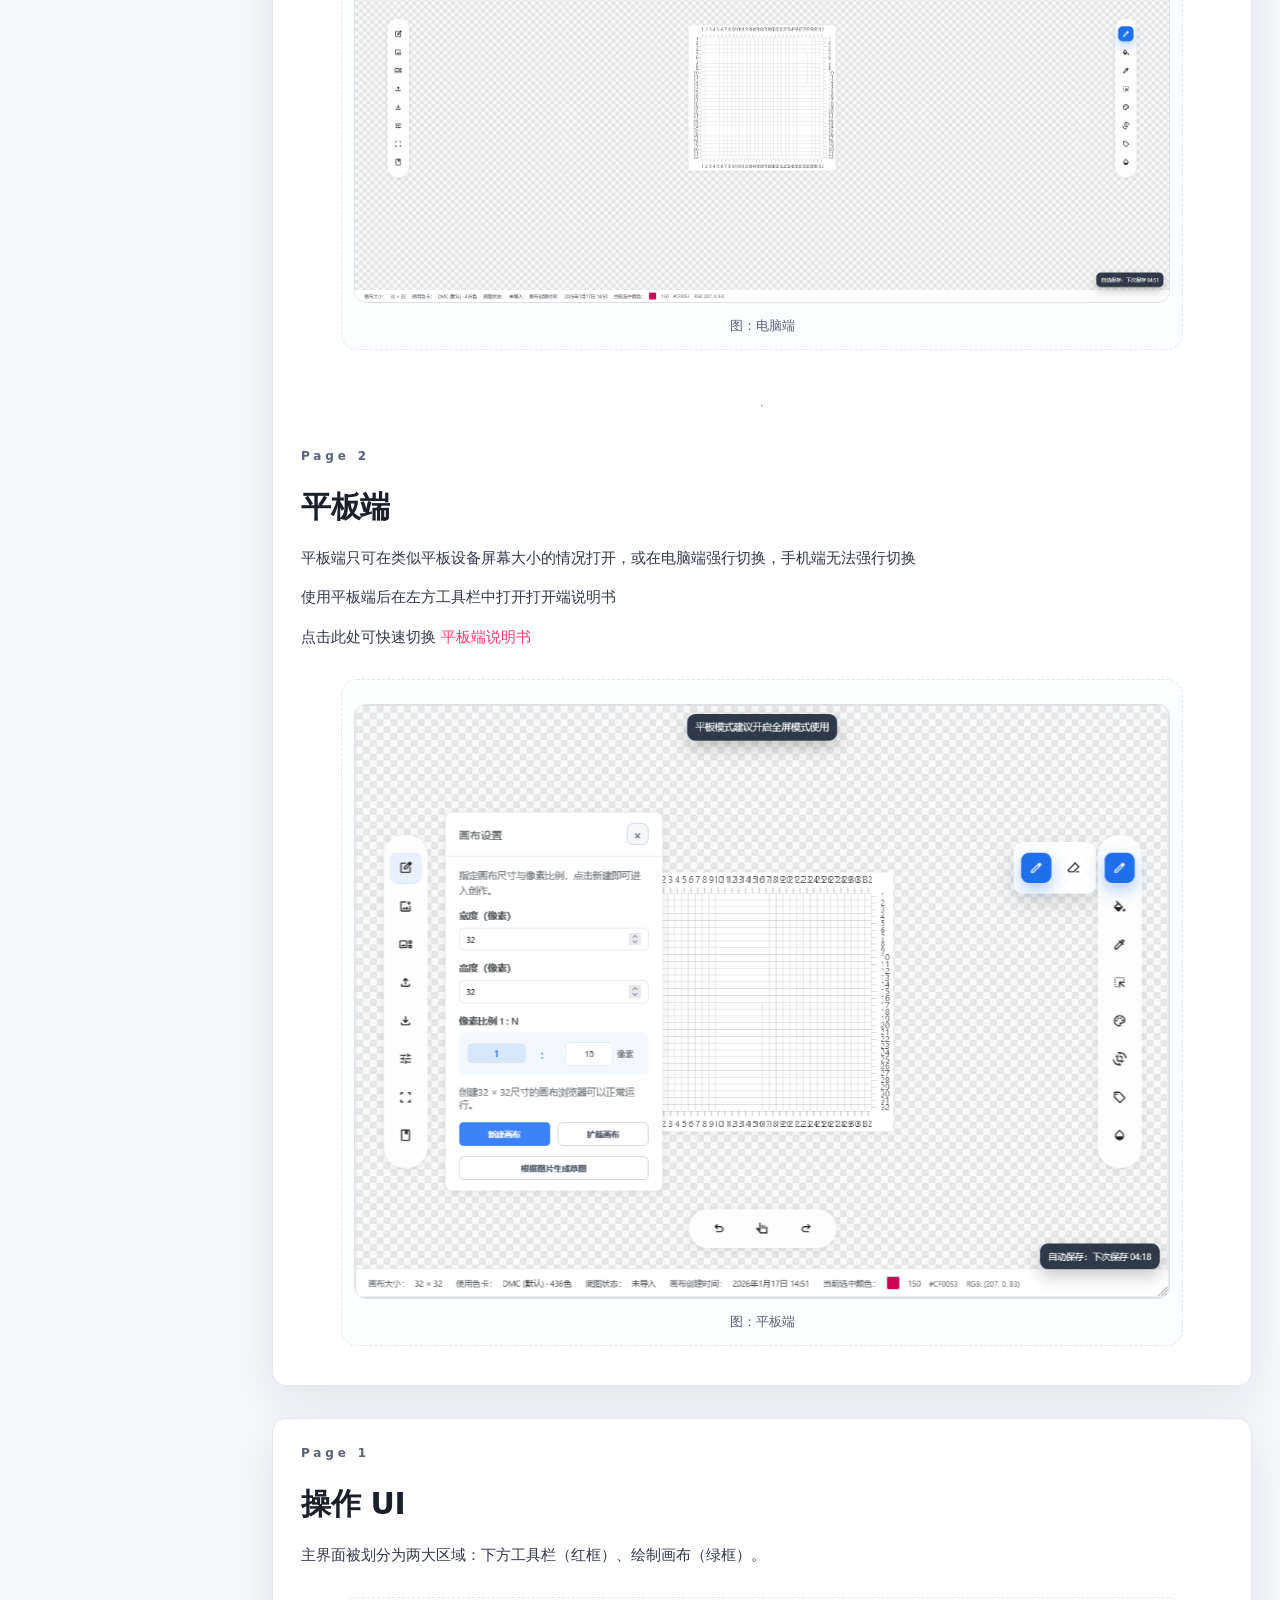
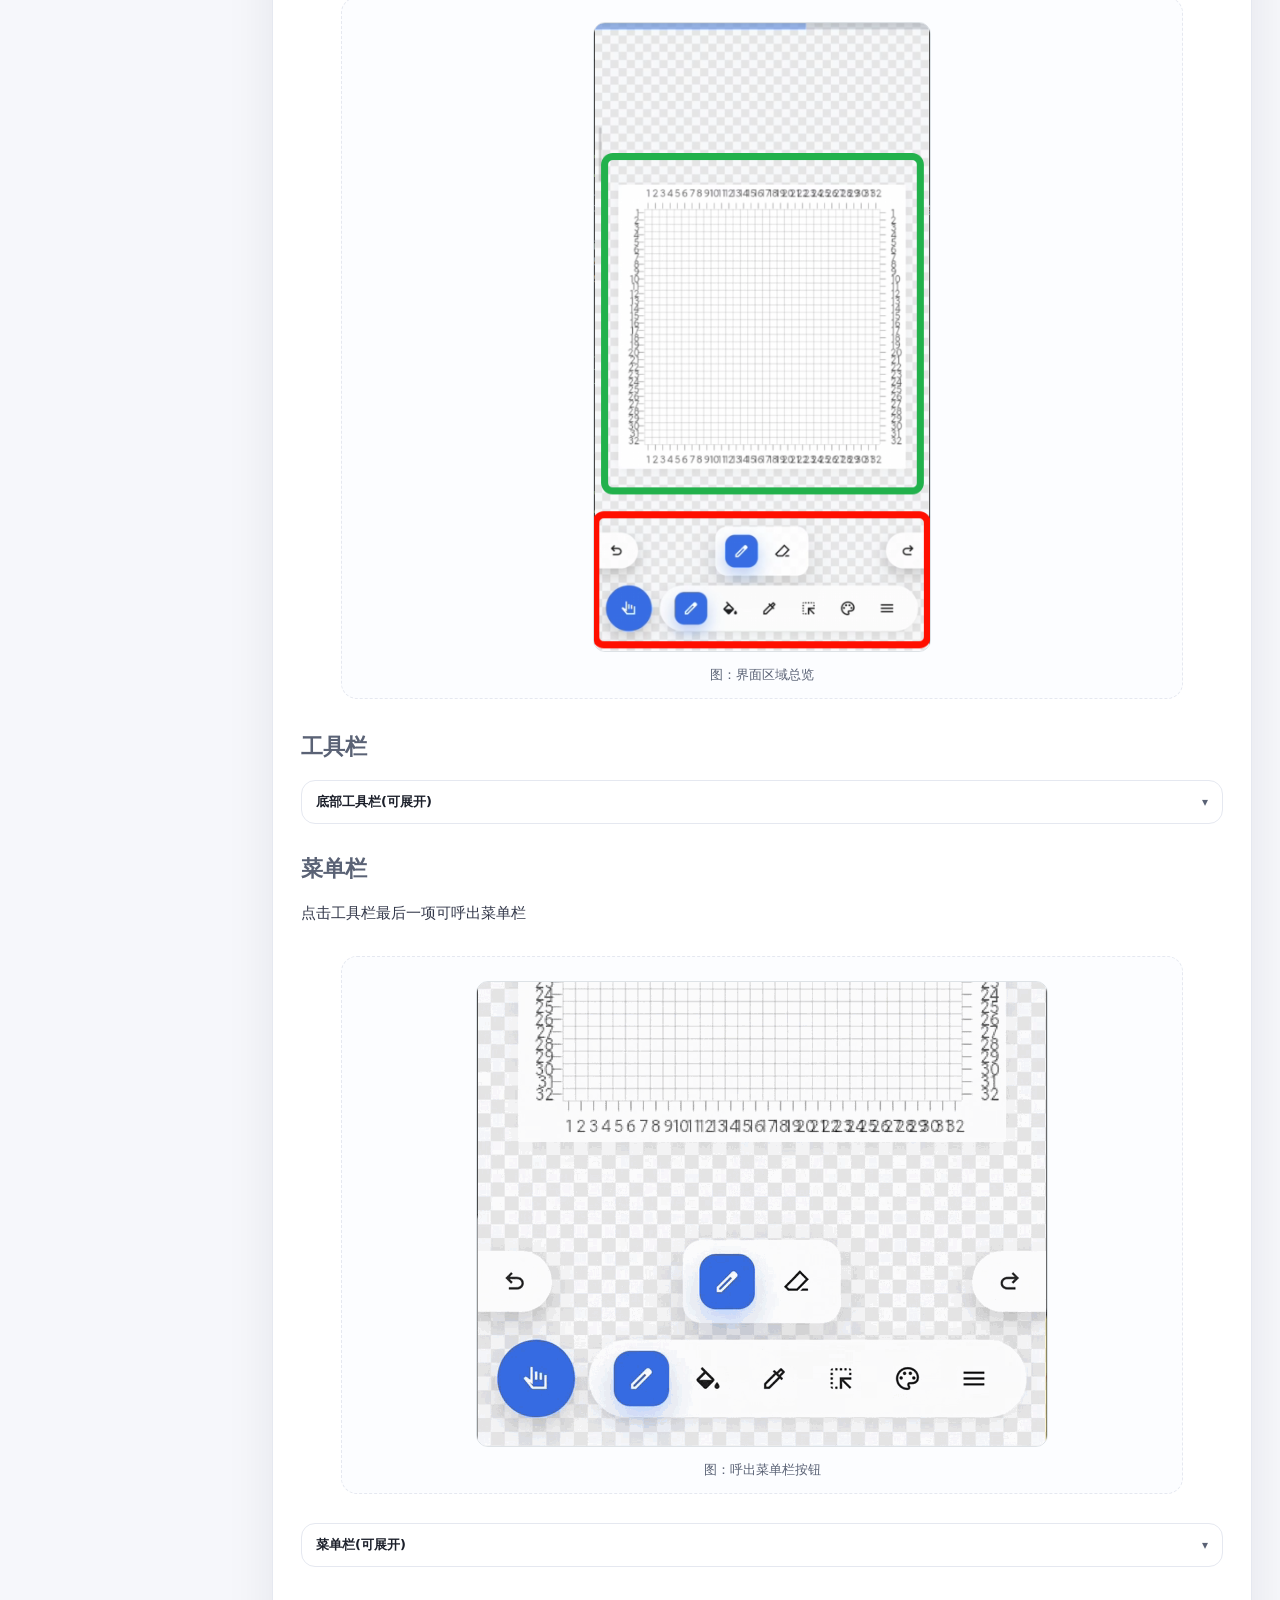
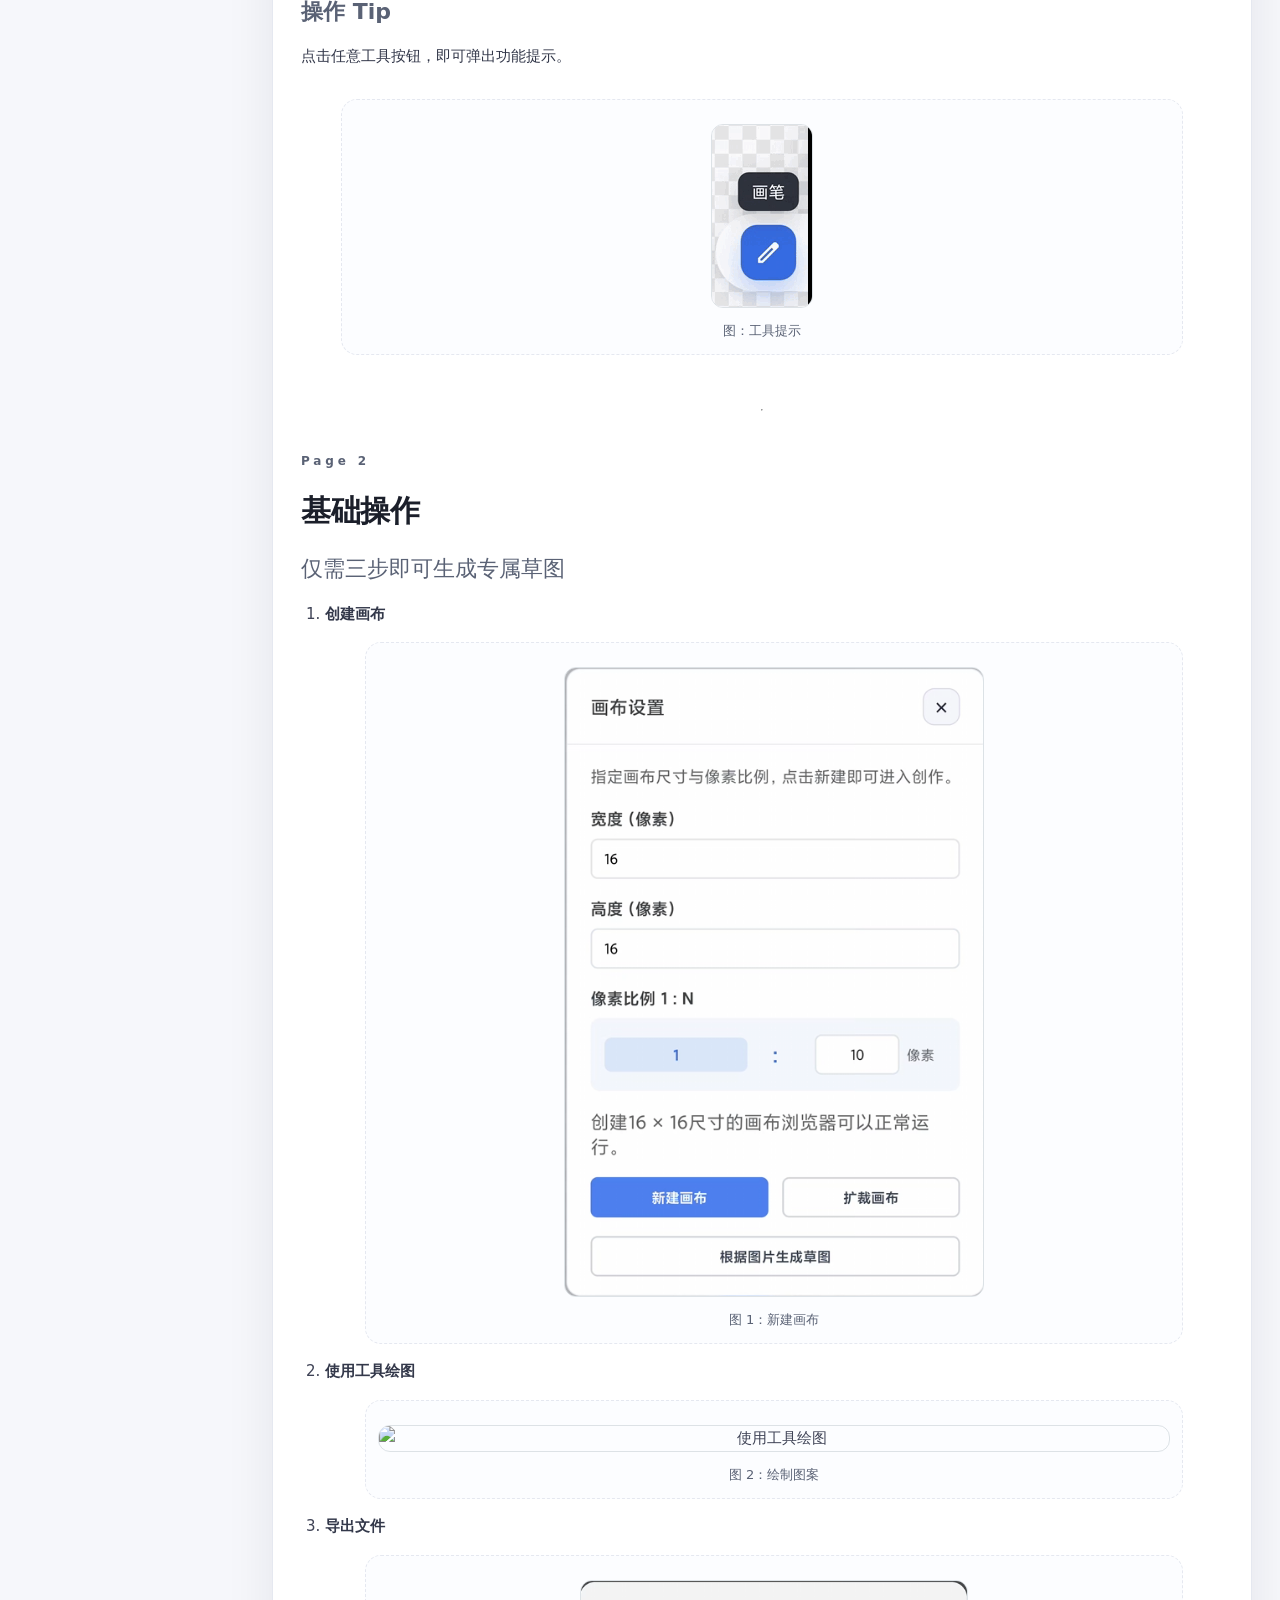
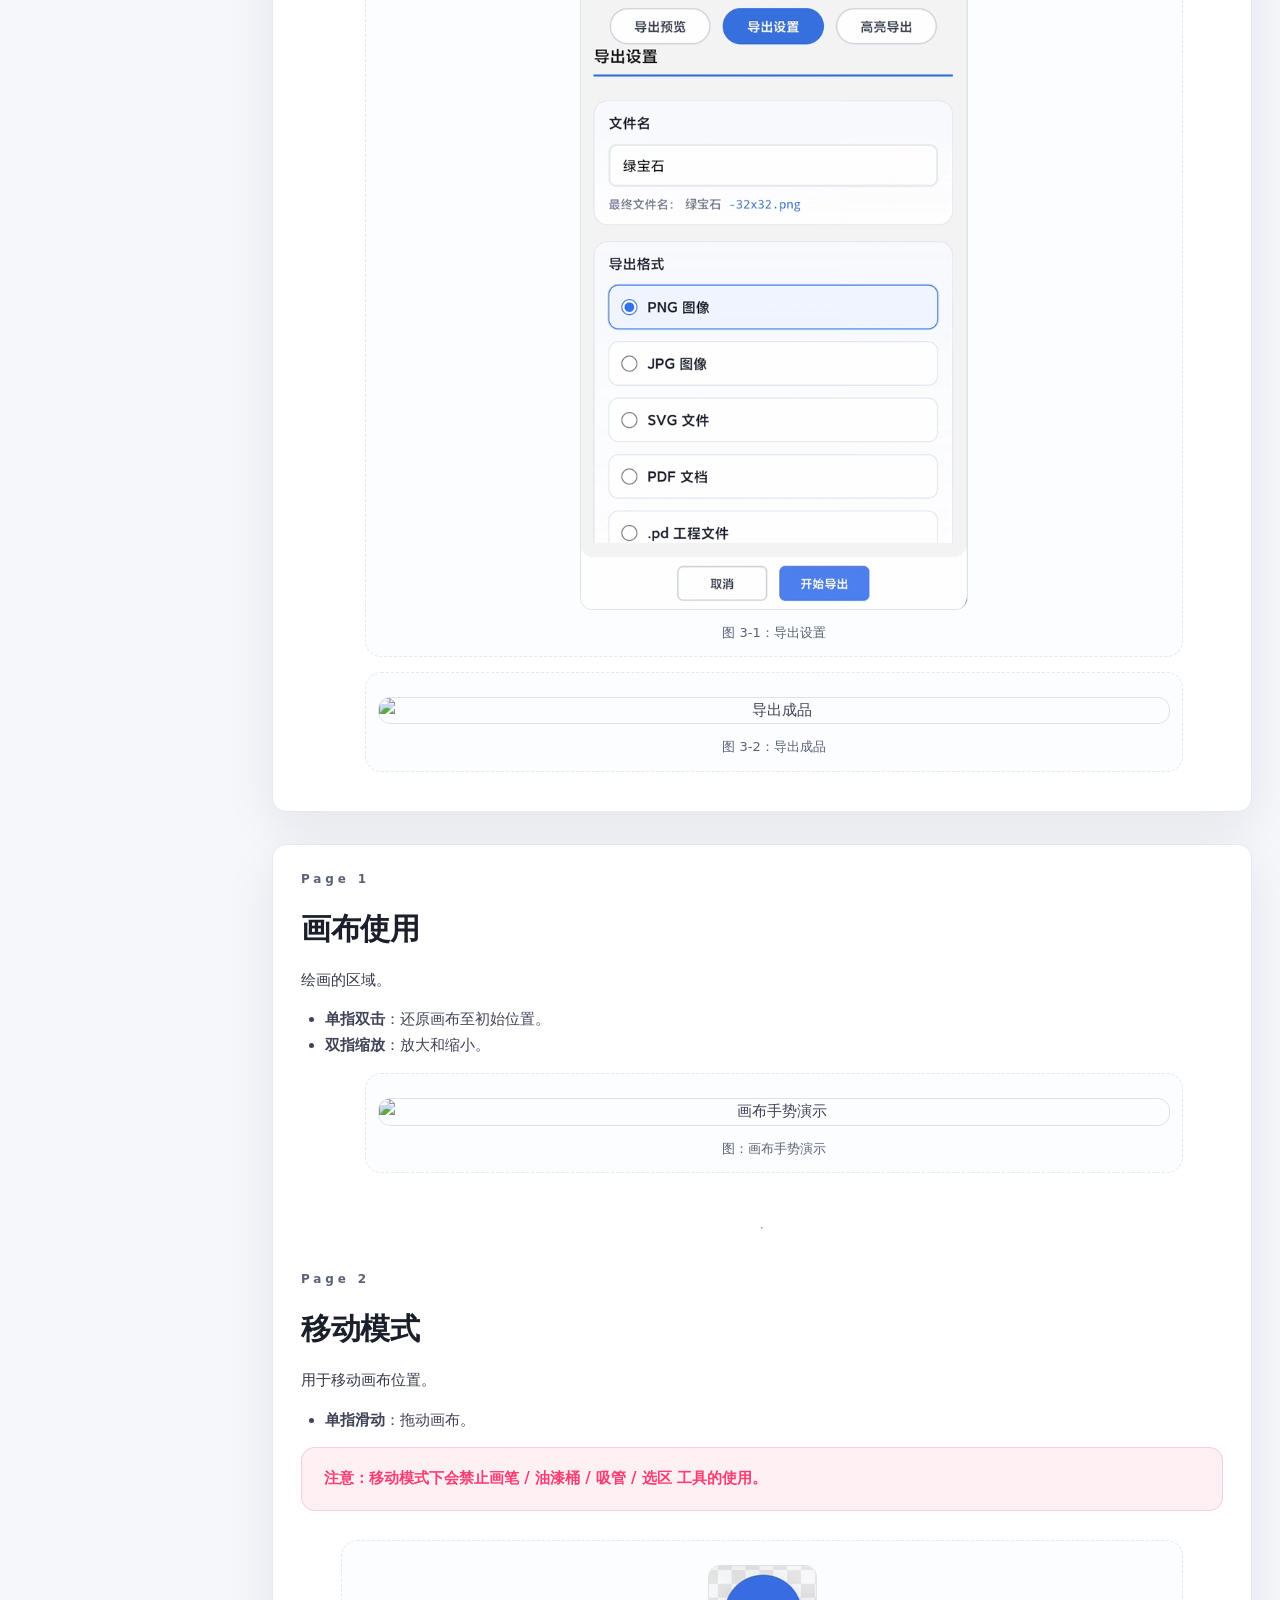
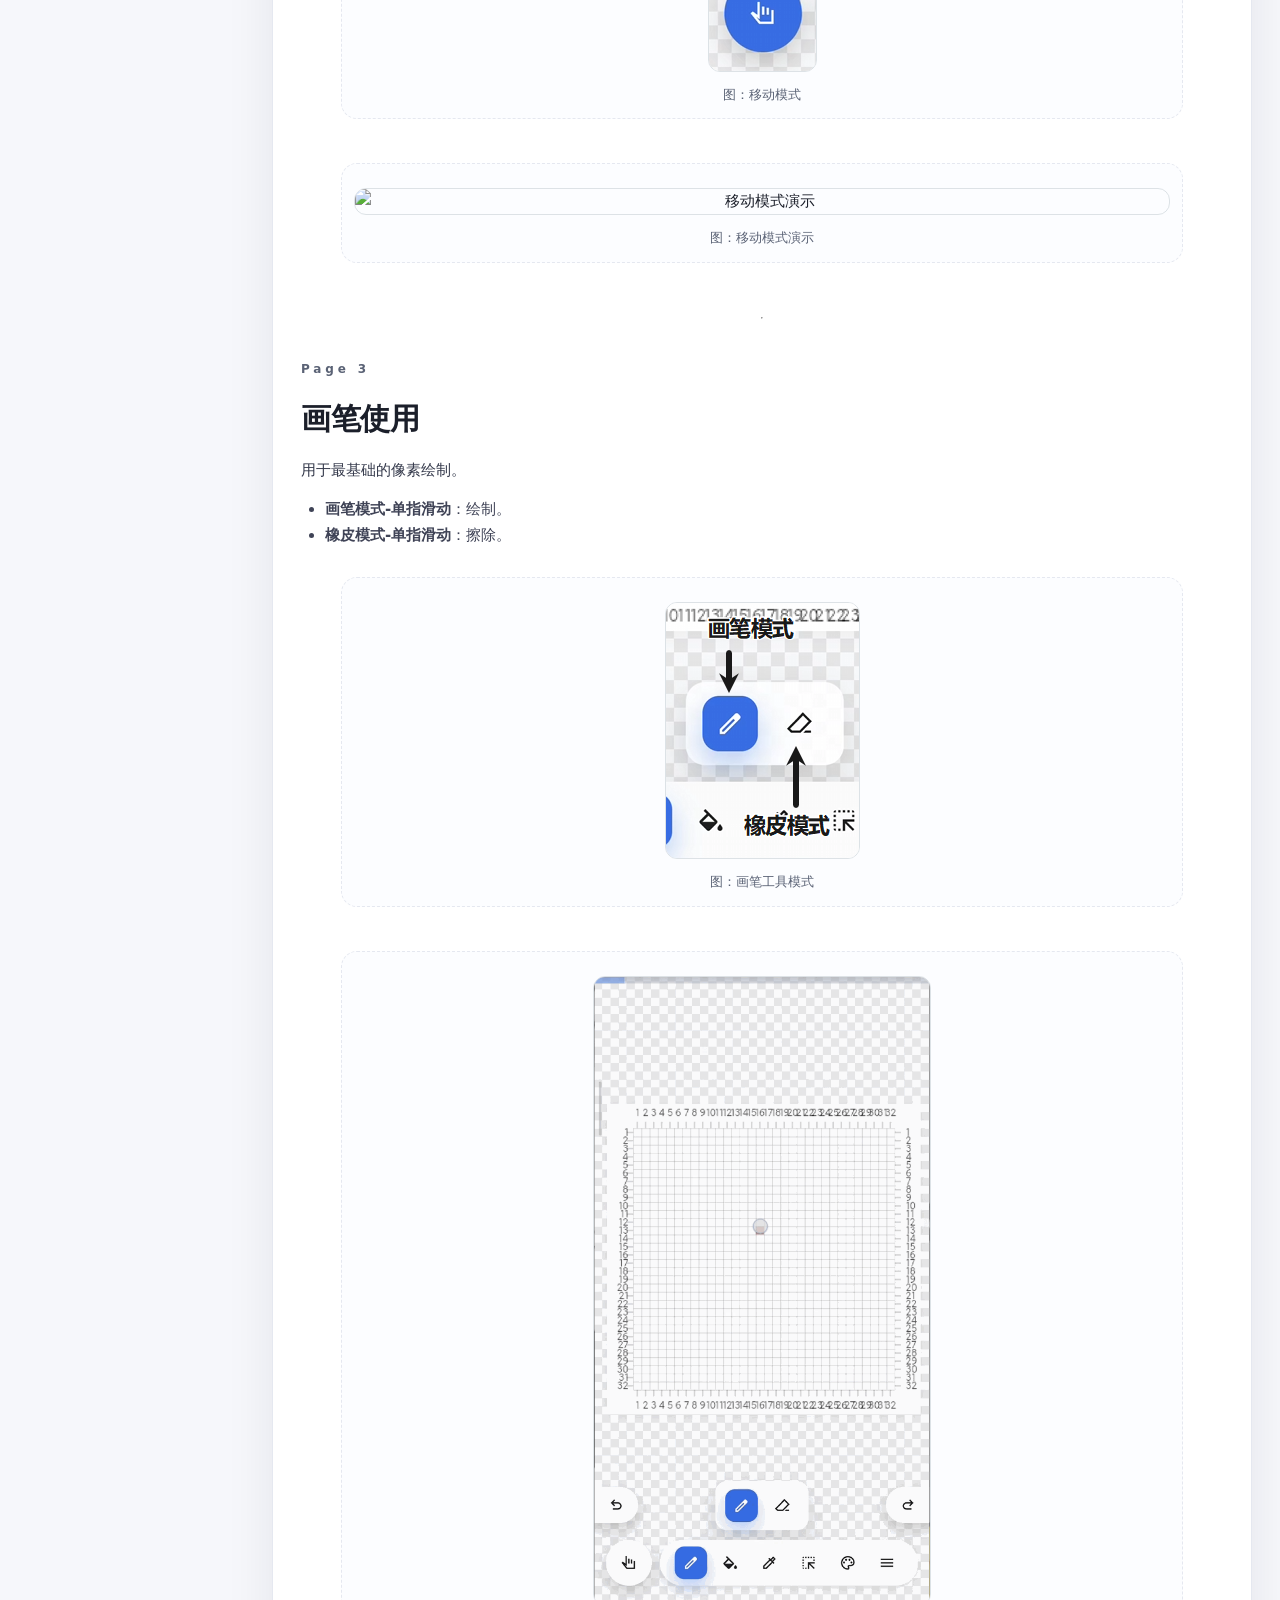
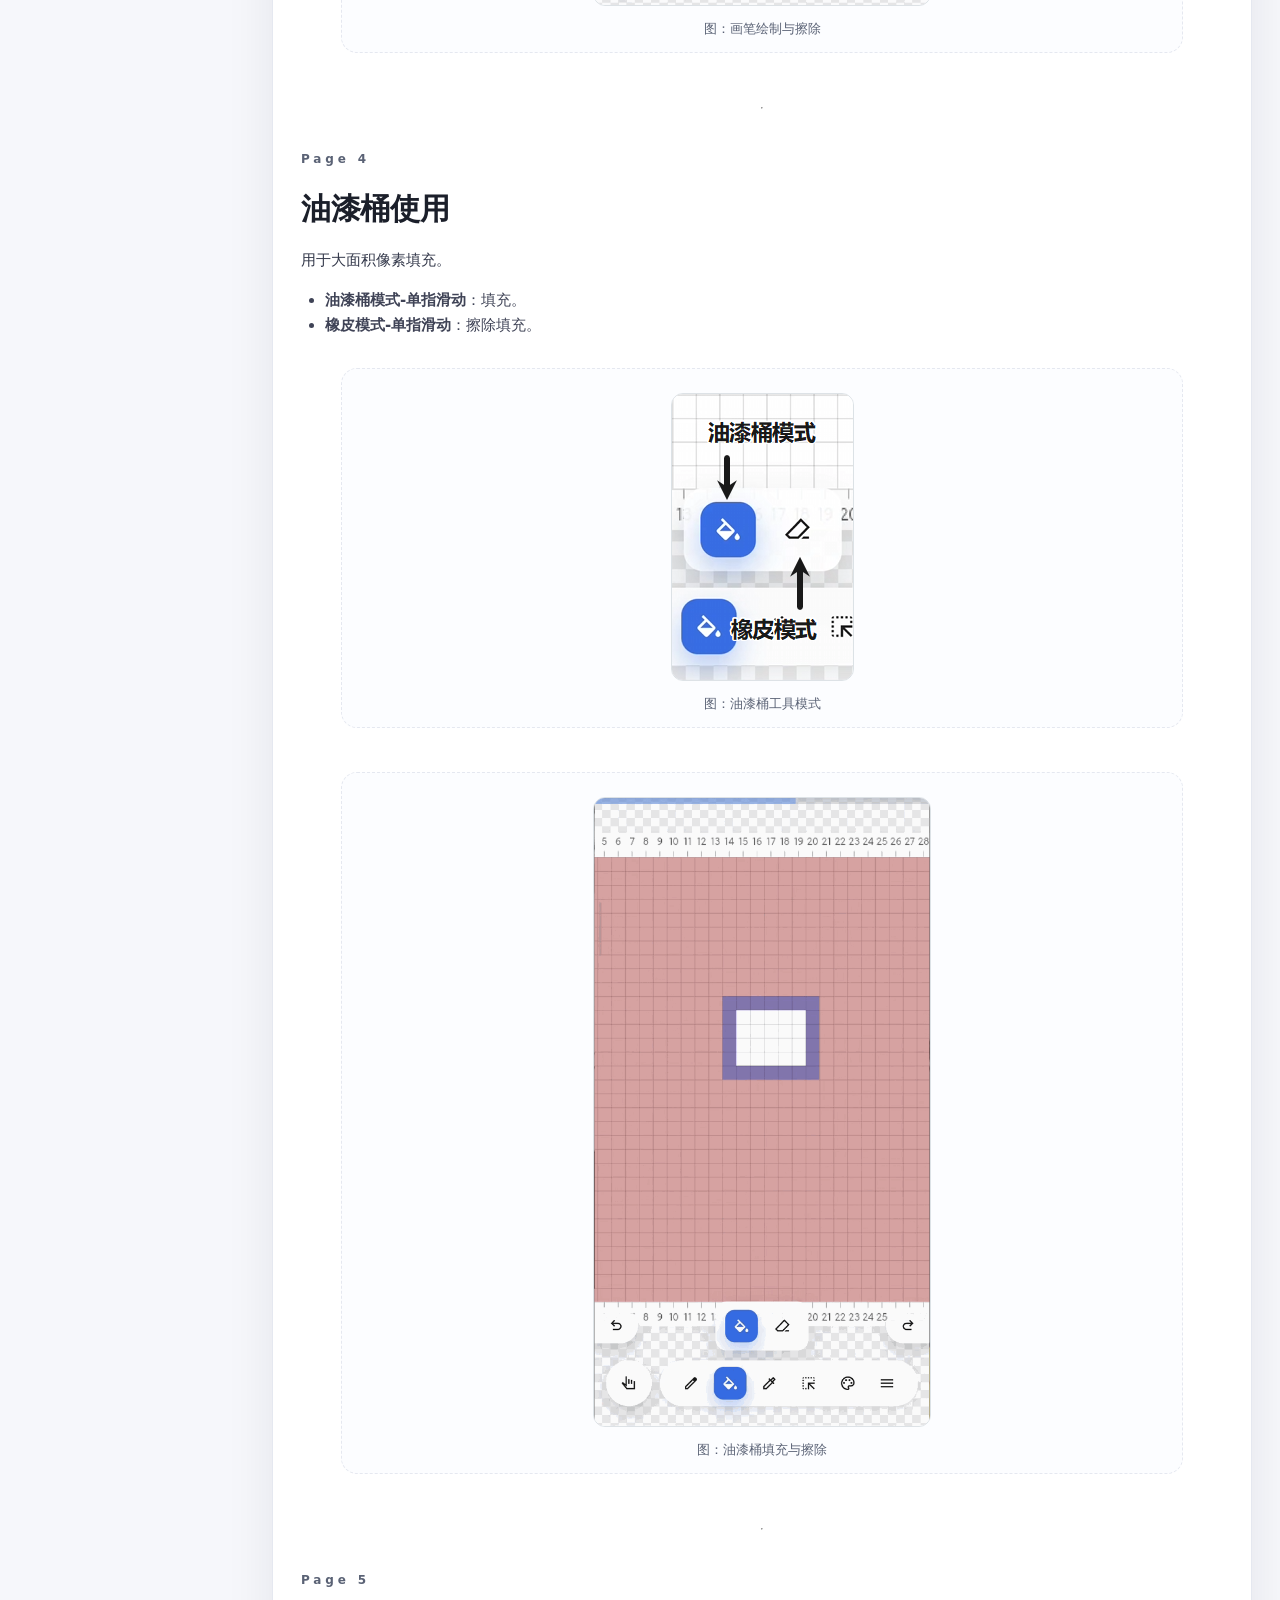
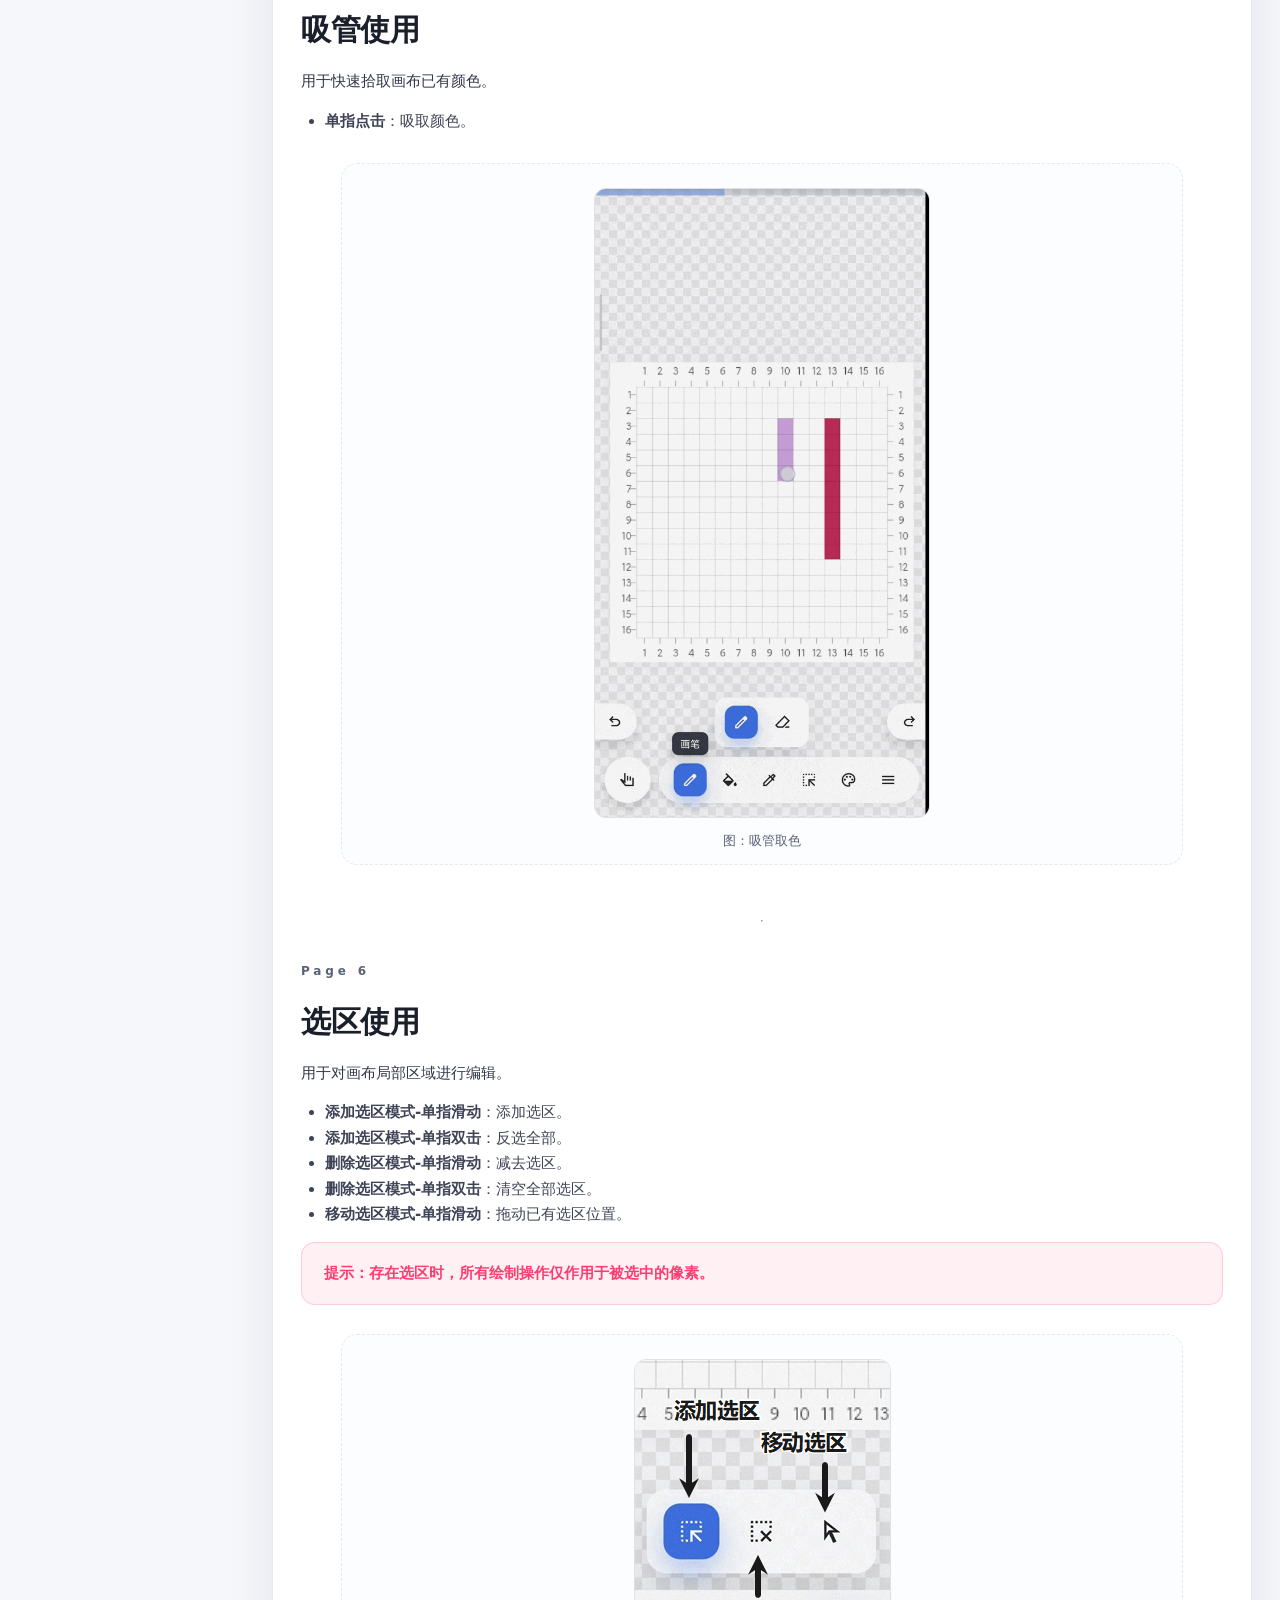
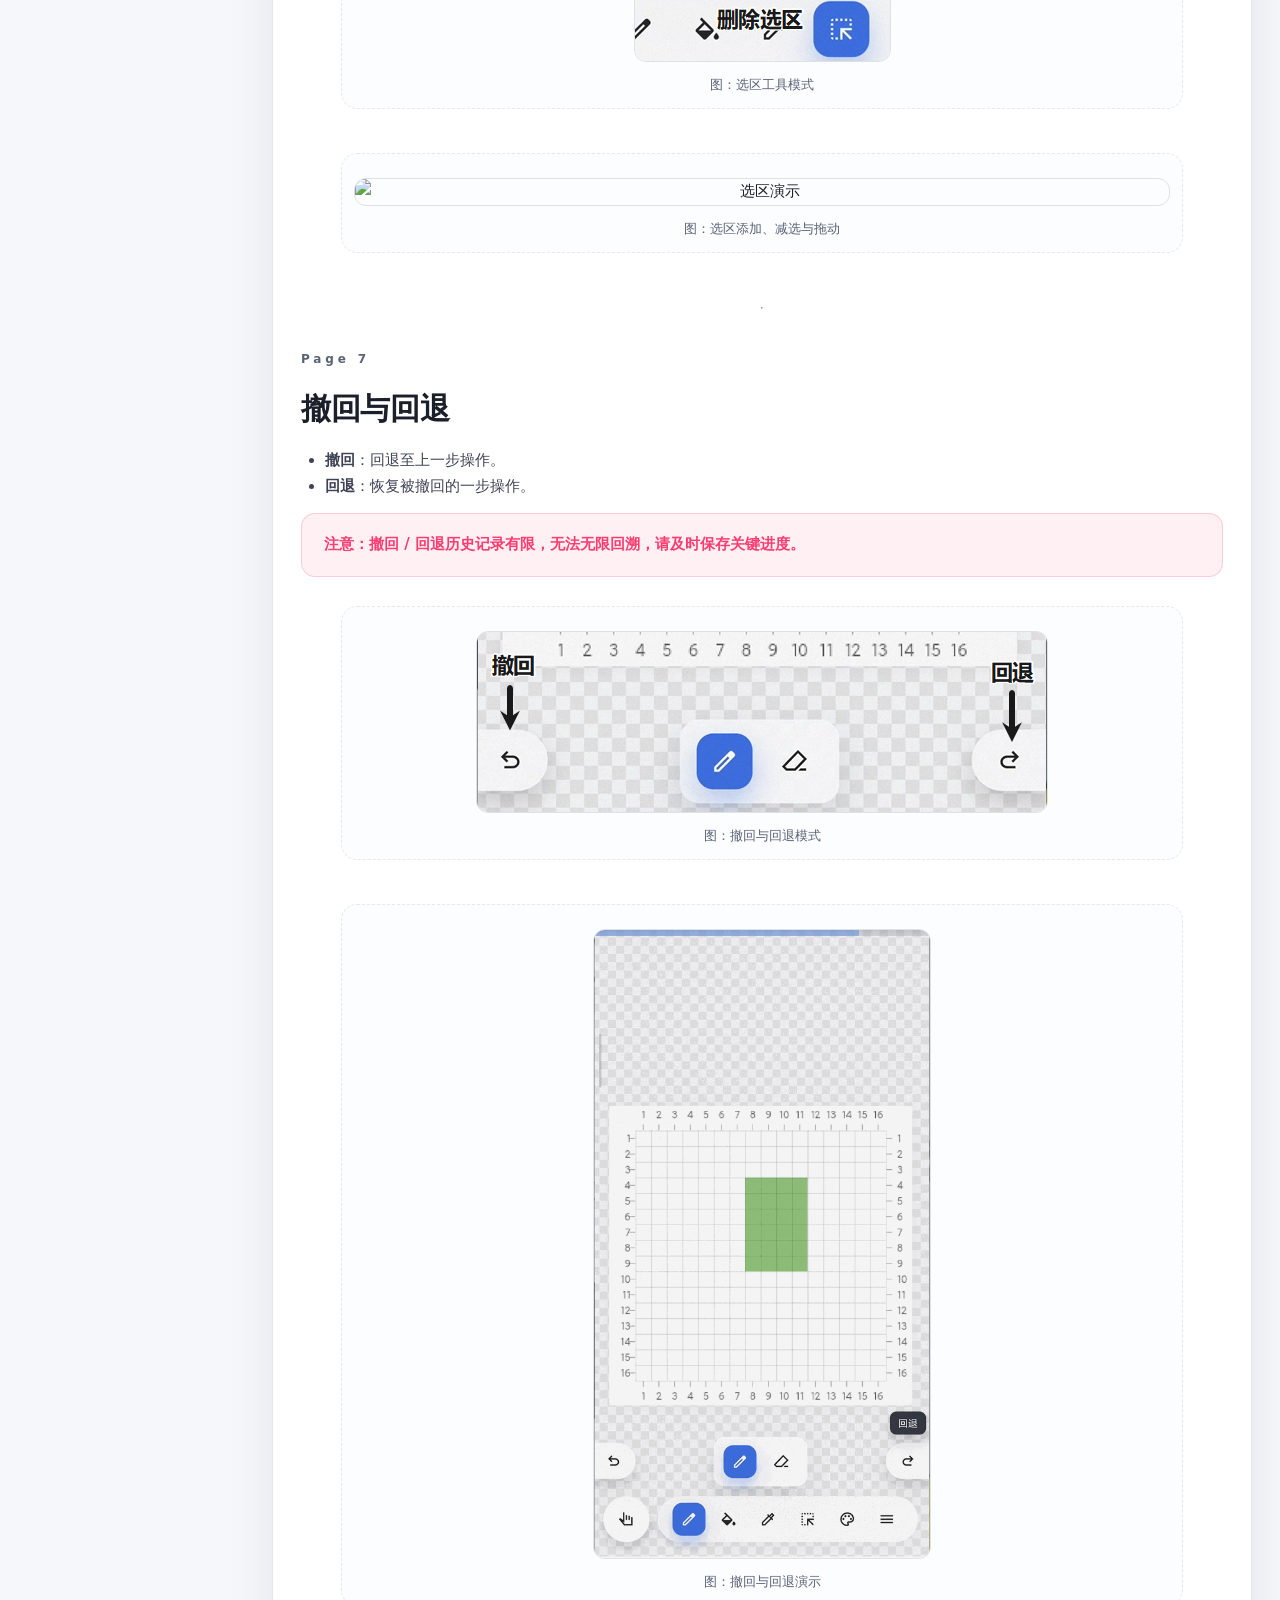
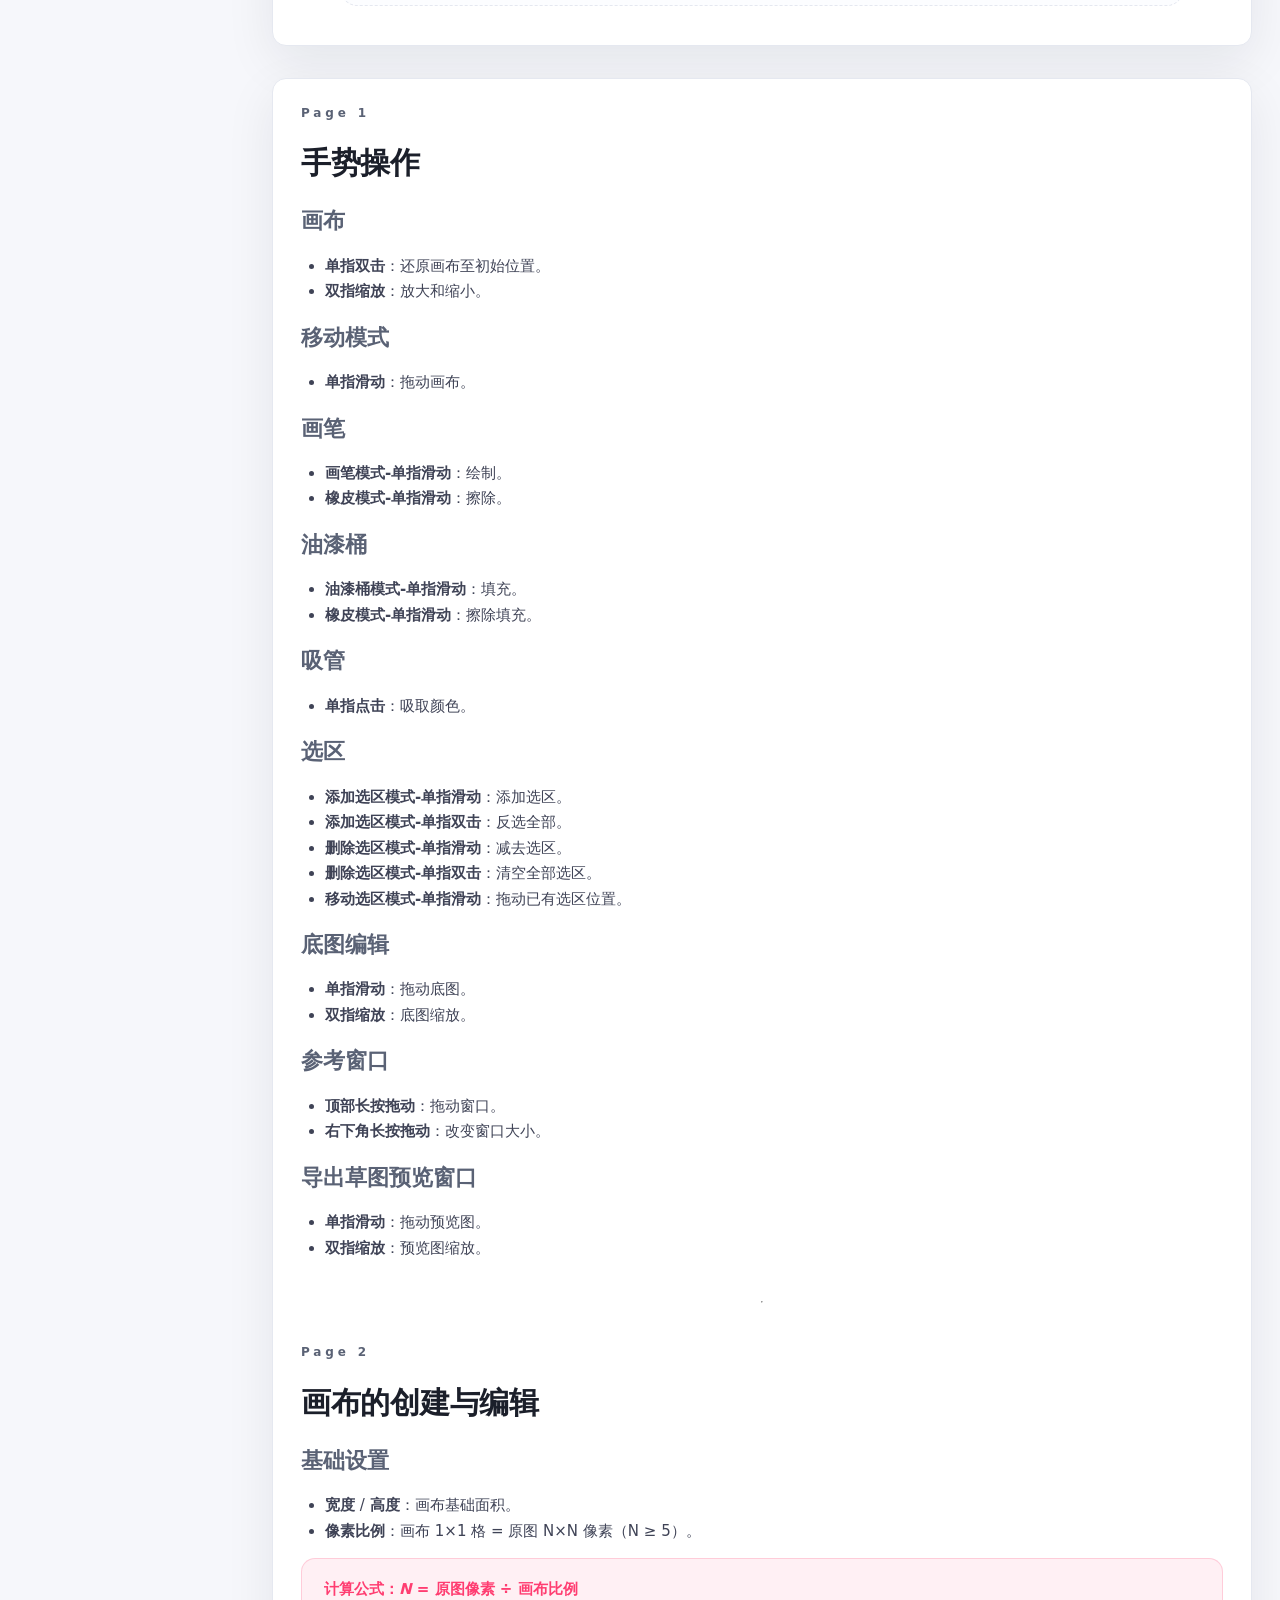
==== commit acfec8b7: "UPDATA" ====
--- a/manual-phone.html
+++ b/manual-phone.html
@@ -643,6 +643,12 @@
         <section class="doc-section" id="chapter-canvas-data">
           <span class="doc-section__eyebrow">Page 3</span>
           <h2 class="doc-section__title">画布信息</h2>
+          <p class="doc-paragraph">展示画布的基本信息。</p>
+
+          <figure class="doc-image">
+            <img src="./doc-phone-image/TOOL-data.png" alt="画布信息" />
+            <figcaption class="doc-image__caption">图：画布信息</figcaption>
+          </figure>
         </section>
 
         <hr />
@@ -664,7 +670,7 @@
           </ul>
 
           <figure class="doc-image">
-            <img src="./doc-image/TOOL-Refer.png" alt="底图设置面板" />
+            <img src="./doc-phone-image/TOOL-Refer.png" alt="底图设置面板" />
             <figcaption class="doc-image__caption">图：底图设置面板</figcaption>
           </figure>
 
@@ -673,6 +679,14 @@
             <li><strong>单指滑动</strong>：拖动底图。</li>
             <li><strong>双指缩放</strong>：底图缩放。</li>
           </ol>
+
+          <h3 class="doc-section__subtitle">快捷操作</h3>
+          <p class="doc-paragraph">在底图编辑模式，左上角的红色按钮可快捷退出底图编辑，上方的滑动条可以精细调整缩放大小。</p>
+
+          <figure class="doc-image">
+            <img src="./doc-phone-image/TOOL-Refer-fast.png" alt="底图编辑快捷操作" />
+            <figcaption class="doc-image__caption">图：底图编辑快捷操作</figcaption>
+          </figure>
         </section>
 
         <hr />
@@ -752,7 +766,7 @@
             <li><strong>双指缩放</strong>：预览图缩放。</li>
           </ol>
           <figure class="doc-image">
-            <img src="./doc-phone-image/TOOL-export-preview.png" alt="预览操作" />
+            <img src="./doc-phone-image/TOOL-export-preview.gif" alt="预览操作" />
             <figcaption class="doc-image__caption">图：预览操作示意</figcaption>
           </figure>
 
